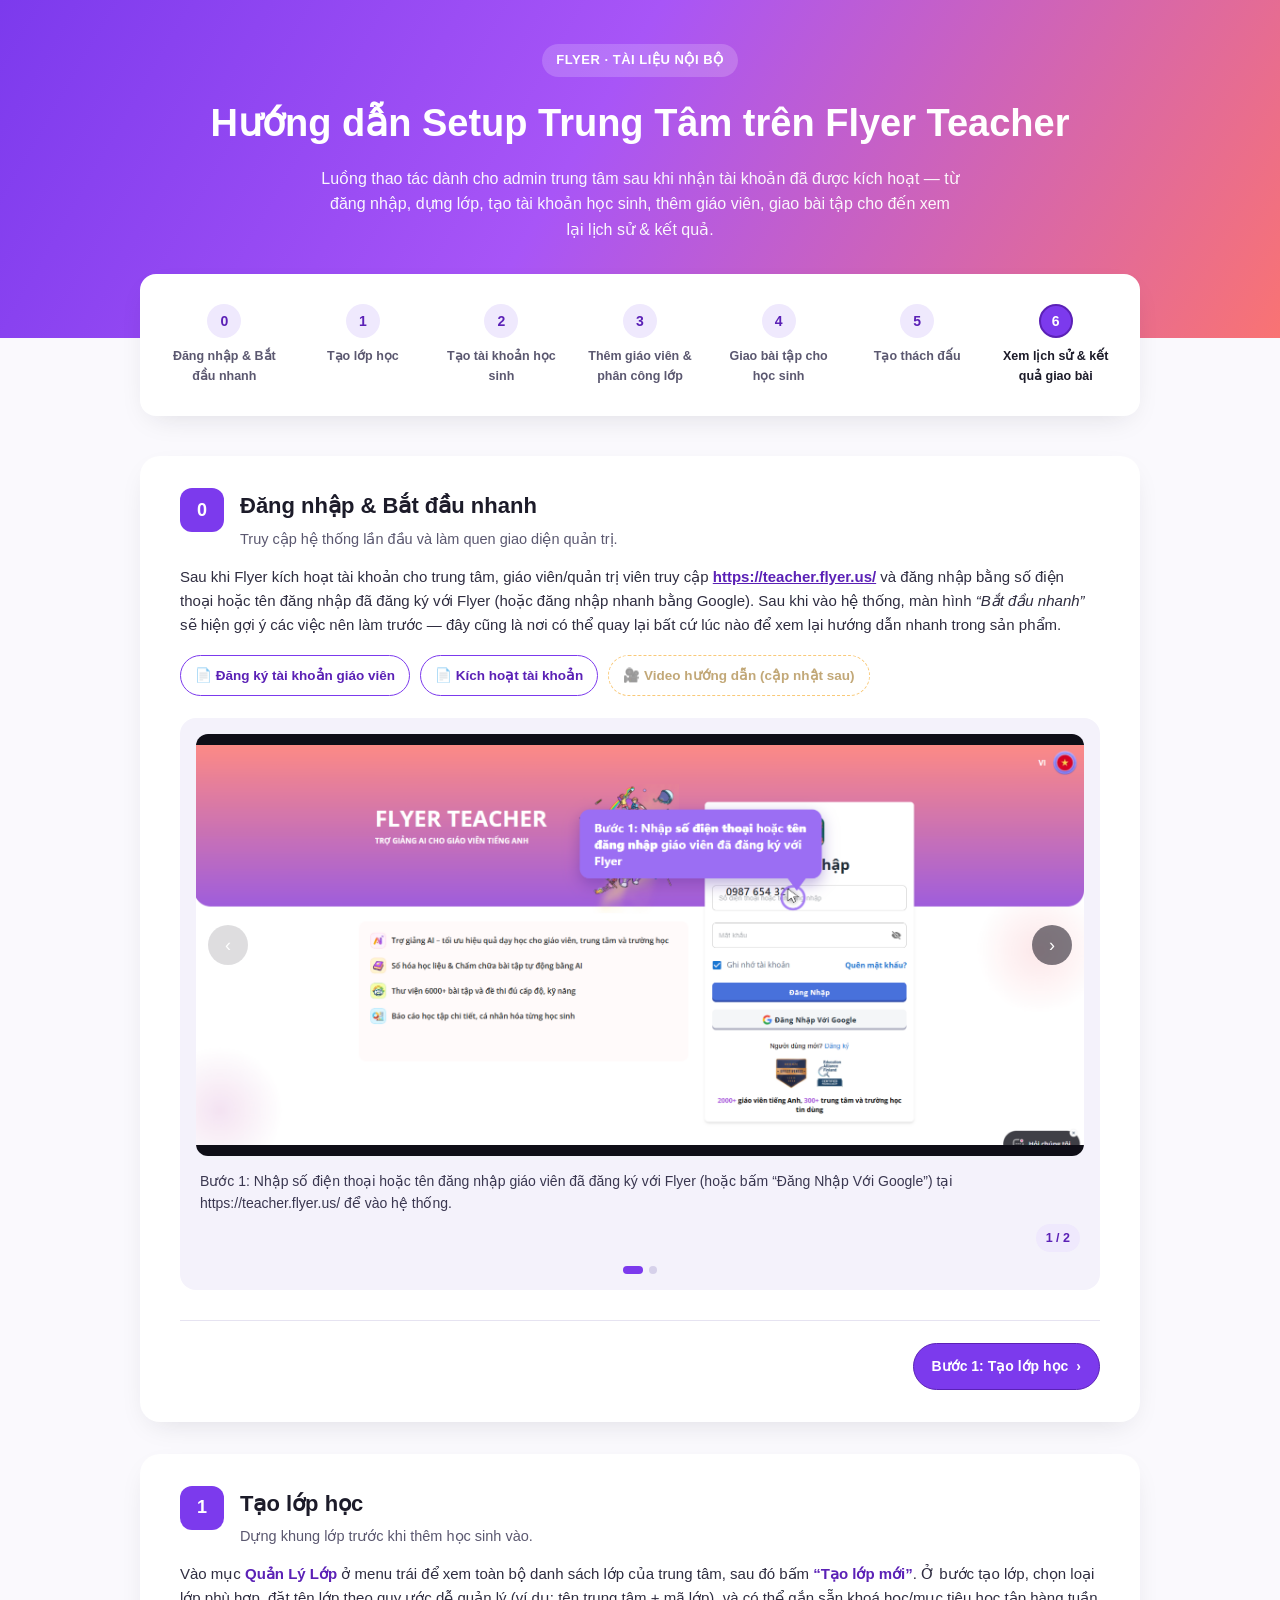
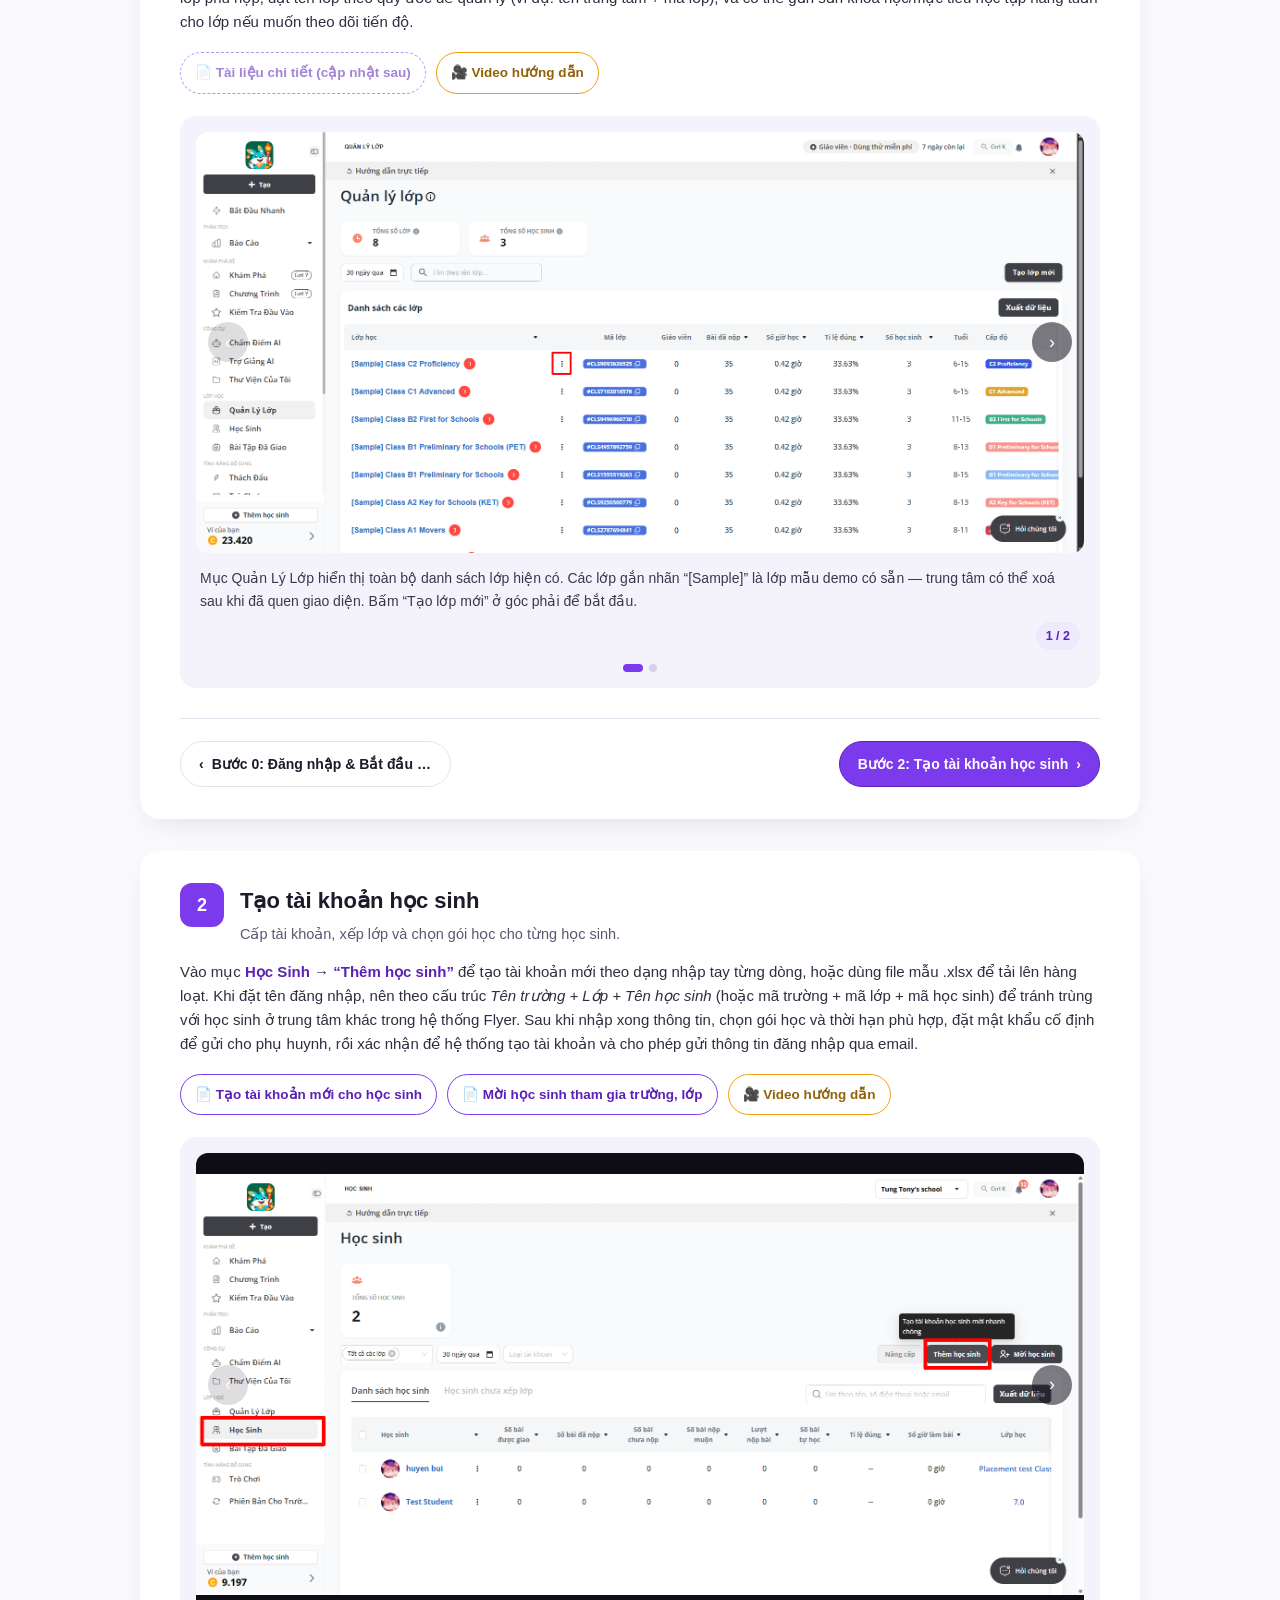
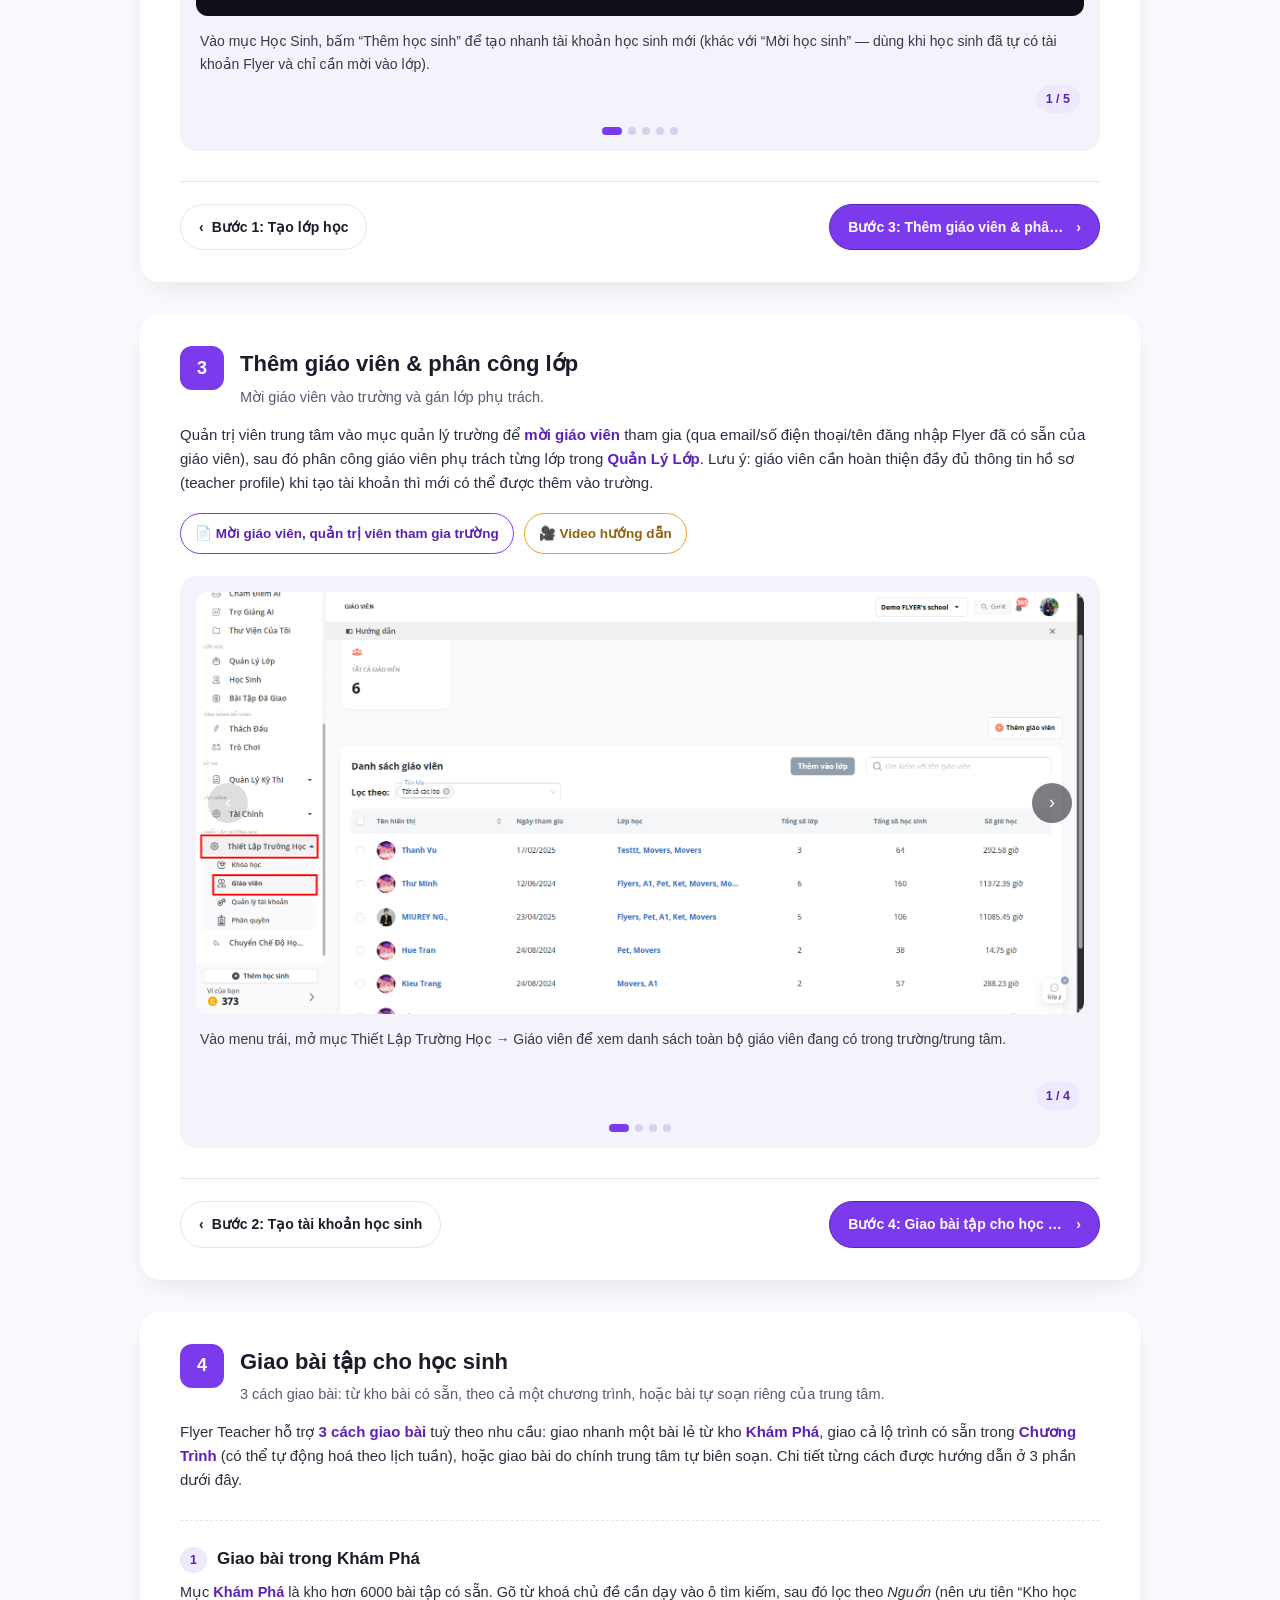
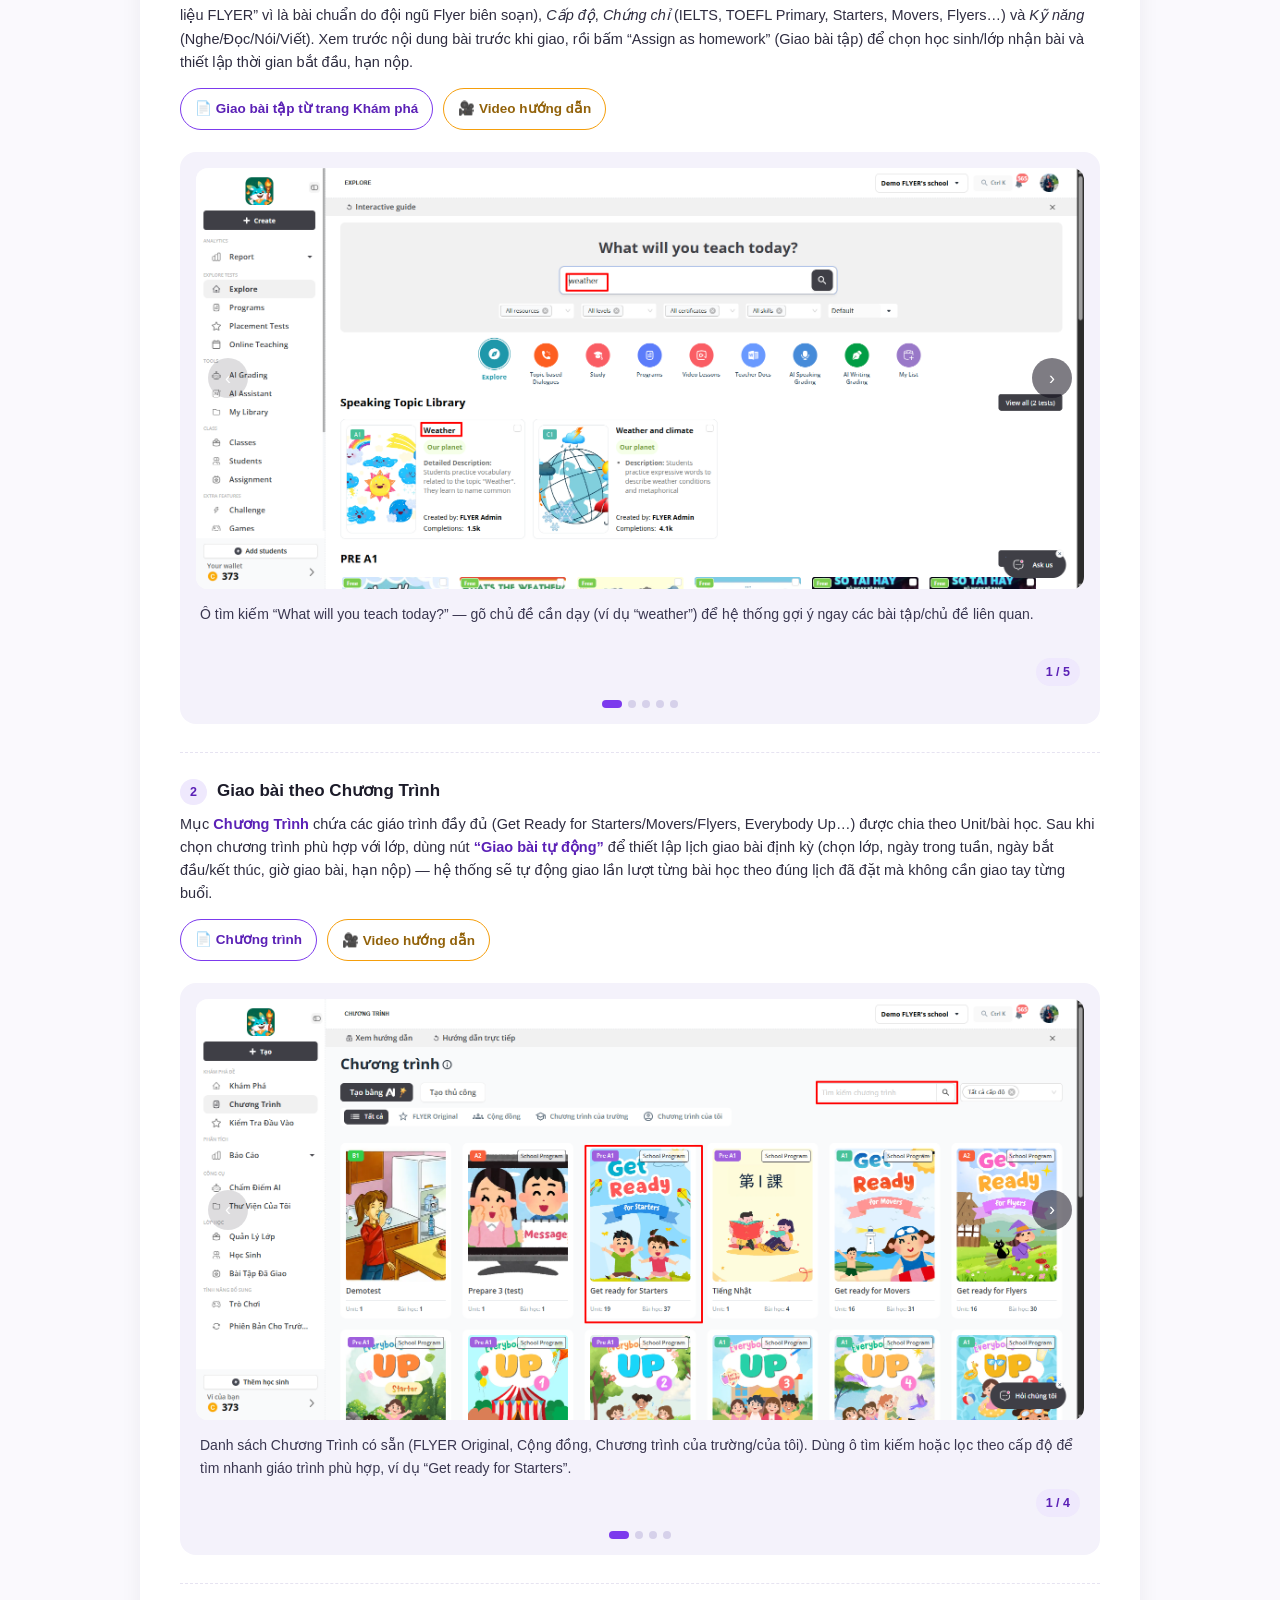
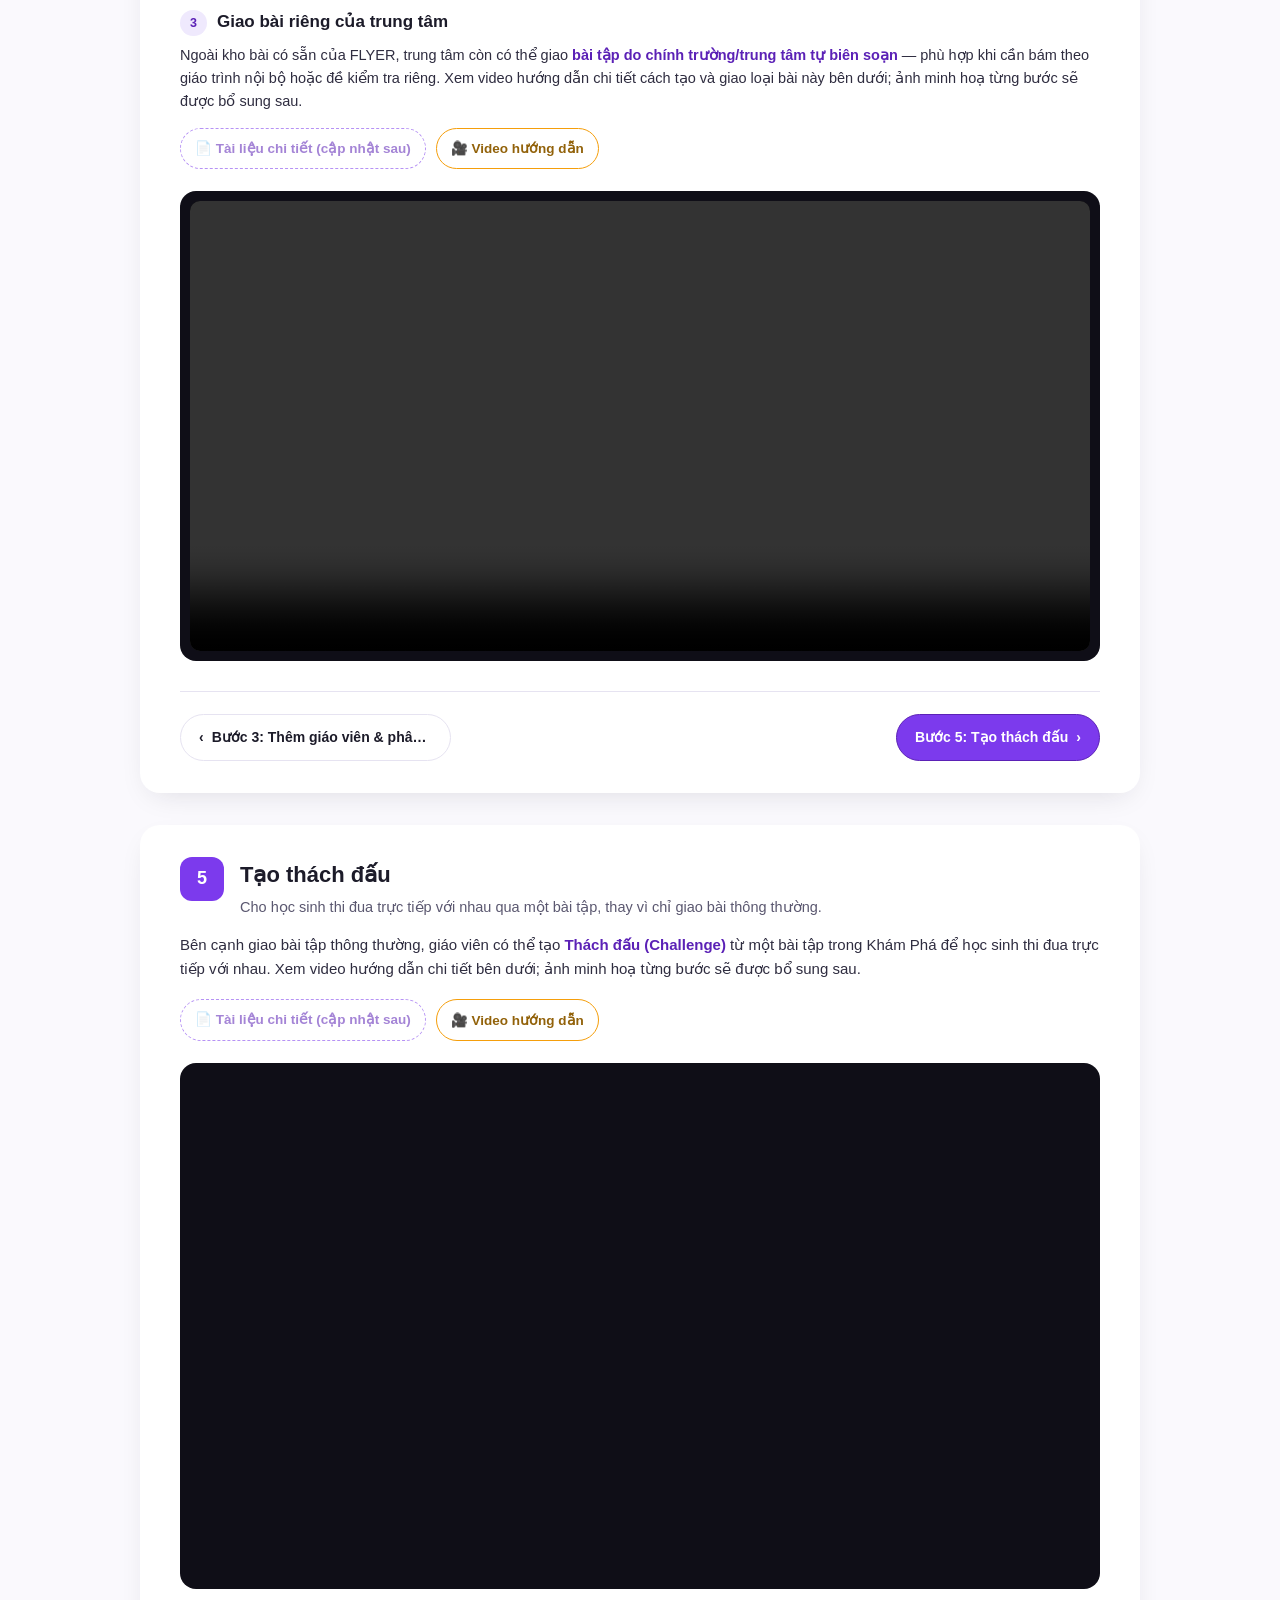
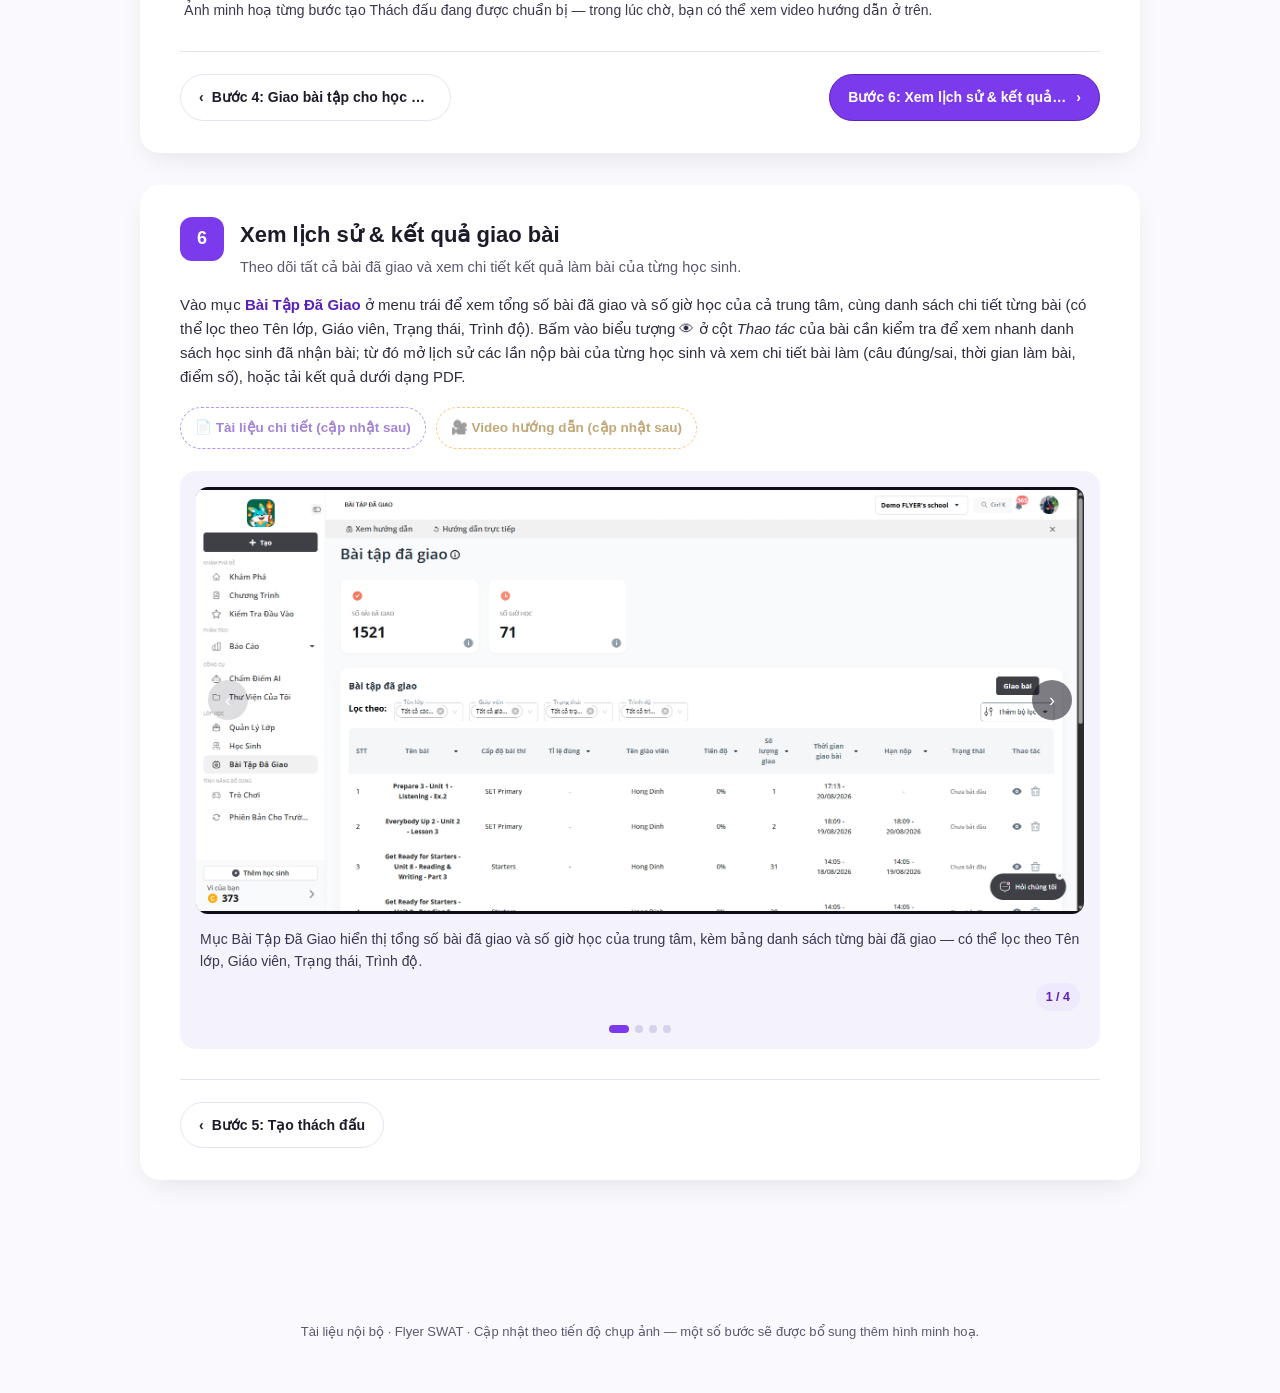
==== index.html @ 03034044 "huyenbt: update video" ====
<!DOCTYPE html>
<html lang="vi">
<head>
<meta charset="UTF-8">
<meta name="viewport" content="width=device-width, initial-scale=1.0">
<title>Hướng dẫn Setup Trung Tâm trên Flyer Teacher</title>
<link rel="stylesheet" href="css/style.css">
</head>
<body>

<header class="hero">
  <span class="hero__eyebrow">FLYER · TÀI LIỆU NỘI BỘ</span>
  <h1 class="hero__title">Hướng dẫn Setup Trung Tâm trên Flyer Teacher</h1>
  <p class="hero__text">Luồng thao tác dành cho admin trung tâm sau khi nhận tài khoản đã được kích hoạt — từ đăng nhập,
     dựng lớp, tạo tài khoản học sinh, thêm giáo viên, giao bài tập cho đến xem lại lịch sử &amp; kết quả.</p>
</header>

<div class="stepper">
  <nav class="stepper__nav" aria-label="Các bước hướng dẫn">
    <a class="stepper__item is-active" href="#dang-nhap-bat-dau-nhanh"><span class="stepper__dot">0</span><span class="stepper__label">Đăng nhập &amp; Bắt đầu nhanh</span></a>
    <a class="stepper__item" href="#tao-lop-hoc"><span class="stepper__dot">1</span><span class="stepper__label">Tạo lớp học</span></a>
    <a class="stepper__item" href="#tao-tai-khoan-hoc-sinh"><span class="stepper__dot">2</span><span class="stepper__label">Tạo tài khoản học sinh</span></a>
    <a class="stepper__item" href="#them-giao-vien-phan-cong-lop"><span class="stepper__dot">3</span><span class="stepper__label">Thêm giáo viên &amp; phân công lớp</span></a>
    <a class="stepper__item" href="#giao-bai-tap-cho-hoc-sinh"><span class="stepper__dot">4</span><span class="stepper__label">Giao bài tập cho học sinh</span></a>
    <a class="stepper__item" href="#tao-thach-dau"><span class="stepper__dot">5</span><span class="stepper__label">Tạo thách đấu</span></a>
    <a class="stepper__item" href="#xem-lich-su-ket-qua-giao-bai"><span class="stepper__dot">6</span><span class="stepper__label">Xem lịch sử &amp; kết quả giao bài</span></a>
  </nav>
</div>

<main>

  <section class="step" id="dang-nhap-bat-dau-nhanh">
    <div class="step__head">
      <div class="step__badge">0</div>
      <div>
        <h2 class="step__title">Đăng nhập &amp; Bắt đầu nhanh</h2>
        <p class="step__summary">Truy cập hệ thống lần đầu và làm quen giao diện quản trị.</p>
      </div>
    </div>
    <p class="step__desc">Sau khi Flyer kích hoạt tài khoản cho trung tâm, giáo viên/quản trị viên truy cập <a href="https://teacher.flyer.us/" target="_blank" rel="noopener"><strong>https://teacher.flyer.us/</strong></a> và đăng nhập bằng số điện thoại hoặc tên đăng nhập đã đăng ký với Flyer (hoặc đăng nhập nhanh bằng Google). Sau khi vào hệ thống, màn hình <em>“Bắt đầu nhanh”</em> sẽ hiện gợi ý các việc nên làm trước — đây cũng là nơi có thể quay lại bất cứ lúc nào để xem lại hướng dẫn nhanh trong sản phẩm.</p>

    <div class="step__toolbar">
      <a class="chip chip--doc" href="https://help.flyer.vn/danh-cho-giao-vien/dang-ky-dang-nhap-tai-khoan/dang-ky-tai-khoan-giao-vien" target="_blank" rel="noopener">📄 Đăng ký tài khoản giáo viên</a>
      <a class="chip chip--doc" href="https://help.flyer.vn/flyer/kich-hoat-tai-khoan" target="_blank" rel="noopener">📄 Kích hoạt tài khoản</a>
      <span class="chip chip--video chip--disabled">🎥 Video hướng dẫn (cập nhật sau)</span>
    </div>

    <div class="carousel" data-carousel>
      <div class="carousel__frame">
        <button class="carousel__nav carousel__nav--prev" type="button" aria-label="Ảnh trước"></button>
        <div class="carousel__slides">
          <figure class="carousel__slide is-active">
            <img class="carousel__img" src="img/11_login.png" alt="Bước 1: Nhập số điện thoại hoặc tên đăng nhập giáo viên đã đăng ký với Flyer (hoặc bấm “Đăng Nhập Với Google”) tại https://teacher.flyer.us/ để vào hệ thống.">
          </figure>
          <figure class="carousel__slide">
            <img class="carousel__img" src="img/0.dashbroad.png" alt="Màn hình chào mừng ngay sau khi đăng nhập thành công. Thanh “0% Hoàn thành” ở dưới gợi ý 2 việc nên thử trước: khám phá kho 6000+ bài tập và khám phá chương trình giảng dạy.">
          </figure>
        </div>
        <span class="carousel__zoom-hint">🔍 Bấm để xem ảnh lớn</span>
        <button class="carousel__nav carousel__nav--next" type="button" aria-label="Ảnh sau"></button>
      </div>
      <div class="carousel__captions">
        <p class="carousel__caption is-active">Bước 1: Nhập số điện thoại hoặc tên đăng nhập giáo viên đã đăng ký với Flyer (hoặc bấm “Đăng Nhập Với Google”) tại https://teacher.flyer.us/ để vào hệ thống.</p>
        <p class="carousel__caption">Màn hình chào mừng ngay sau khi đăng nhập thành công. Thanh “0% Hoàn thành” ở dưới gợi ý 2 việc nên thử trước: khám phá kho 6000+ bài tập và khám phá chương trình giảng dạy.</p>
      </div>
      <div class="carousel__footer">
        <span class="carousel__counter">1 / 2</span>
      </div>
      <div class="carousel__dots">
        <button class="carousel__dot is-active" type="button" aria-label="Ảnh 1"></button>
        <button class="carousel__dot" type="button" aria-label="Ảnh 2"></button>
      </div>
    </div>

    <nav class="step__nav">
      <a class="step__nav-link step__nav-link--next" href="#tao-lop-hoc"><span class="step__nav-label">Bước 1: Tạo lớp học</span> ›</a>
    </nav>
  </section>

  <section class="step" id="tao-lop-hoc">
    <div class="step__head">
      <div class="step__badge">1</div>
      <div>
        <h2 class="step__title">Tạo lớp học</h2>
        <p class="step__summary">Dựng khung lớp trước khi thêm học sinh vào.</p>
      </div>
    </div>
    <p class="step__desc">Vào mục <strong>Quản Lý Lớp</strong> ở menu trái để xem toàn bộ danh sách lớp của trung tâm, sau đó bấm <strong>“Tạo lớp mới”</strong>. Ở bước tạo lớp, chọn loại lớp phù hợp, đặt tên lớp theo quy ước dễ quản lý (ví dụ: tên trung tâm + mã lớp), và có thể gắn sẵn khoá học/mục tiêu học tập hàng tuần cho lớp nếu muốn theo dõi tiến độ.</p>

    <div class="step__toolbar">
      <span class="chip chip--doc chip--disabled">📄 Tài liệu chi tiết (cập nhật sau)</span>
      <a class="chip chip--video" href="https://drive.google.com/file/d/1lJAsUbvV_TGRHpT4r5ZoUw60sWotODAT/view?usp=drive_link" target="_blank" rel="noopener">🎥 Video hướng dẫn</a>
    </div>

    <div class="carousel" data-carousel>
      <div class="carousel__frame">
        <button class="carousel__nav carousel__nav--prev" type="button" aria-label="Ảnh trước"></button>
        <div class="carousel__slides">
          <figure class="carousel__slide is-active">
            <img class="carousel__img" src="img/2.0themlop_xoademo.png" alt="Mục Quản Lý Lớp hiển thị toàn bộ danh sách lớp hiện có. Các lớp gắn nhãn “[Sample]” là lớp mẫu demo có sẵn — trung tâm có thể xoá sau khi đã quen giao diện. Bấm “Tạo lớp mới” ở góc phải để bắt đầu.">
          </figure>
          <figure class="carousel__slide">
            <img class="carousel__img" src="img/2.3themlop.png" alt="Bước 2 khi tạo lớp: chọn Loại lớp, đặt Tên lớp, chọn Khoá học (tuỳ chọn) và thiết lập Mục tiêu thời gian học hàng tuần nếu muốn bật thông báo mục tiêu cho học sinh. Bấm “Xác nhận” để hoàn tất.">
          </figure>
        </div>
        <span class="carousel__zoom-hint">🔍 Bấm để xem ảnh lớn</span>
        <button class="carousel__nav carousel__nav--next" type="button" aria-label="Ảnh sau"></button>
      </div>
      <div class="carousel__captions">
        <p class="carousel__caption is-active">Mục Quản Lý Lớp hiển thị toàn bộ danh sách lớp hiện có. Các lớp gắn nhãn “[Sample]” là lớp mẫu demo có sẵn — trung tâm có thể xoá sau khi đã quen giao diện. Bấm “Tạo lớp mới” ở góc phải để bắt đầu.</p>
        <p class="carousel__caption">Bước 2 khi tạo lớp: chọn Loại lớp, đặt Tên lớp, chọn Khoá học (tuỳ chọn) và thiết lập Mục tiêu thời gian học hàng tuần nếu muốn bật thông báo mục tiêu cho học sinh. Bấm “Xác nhận” để hoàn tất.</p>
      </div>
      <div class="carousel__footer">
        <span class="carousel__counter">1 / 2</span>
      </div>
      <div class="carousel__dots">
        <button class="carousel__dot is-active" type="button" aria-label="Ảnh 1"></button>
        <button class="carousel__dot" type="button" aria-label="Ảnh 2"></button>
      </div>
    </div>

    <nav class="step__nav">
      <a class="step__nav-link step__nav-link--prev" href="#dang-nhap-bat-dau-nhanh">‹ <span class="step__nav-label">Bước 0: Đăng nhập &amp; Bắt đầu nhanh</span></a>
      <a class="step__nav-link step__nav-link--next" href="#tao-tai-khoan-hoc-sinh"><span class="step__nav-label">Bước 2: Tạo tài khoản học sinh</span> ›</a>
    </nav>
  </section>

  <section class="step" id="tao-tai-khoan-hoc-sinh">
    <div class="step__head">
      <div class="step__badge">2</div>
      <div>
        <h2 class="step__title">Tạo tài khoản học sinh</h2>
        <p class="step__summary">Cấp tài khoản, xếp lớp và chọn gói học cho từng học sinh.</p>
      </div>
    </div>
    <p class="step__desc">Vào mục <strong>Học Sinh</strong> → <strong>“Thêm học sinh”</strong> để tạo tài khoản mới theo dạng nhập tay từng dòng, hoặc dùng file mẫu .xlsx để tải lên hàng loạt. Khi đặt tên đăng nhập, nên theo cấu trúc <em>Tên trường + Lớp + Tên học sinh</em> (hoặc mã trường + mã lớp + mã học sinh) để tránh trùng với học sinh ở trung tâm khác trong hệ thống Flyer. Sau khi nhập xong thông tin, chọn gói học và thời hạn phù hợp, đặt mật khẩu cố định để gửi cho phụ huynh, rồi xác nhận để hệ thống tạo tài khoản và cho phép gửi thông tin đăng nhập qua email.</p>

    <div class="step__toolbar">
      <a class="chip chip--doc" href="https://help.flyer.vn/danh-cho-giao-vien/quan-ly-tai-khoan-hoc-sinh/tao-tai-khoan-moi-cho-hoc-sinh" target="_blank" rel="noopener">📄 Tạo tài khoản mới cho học sinh</a>
      <a class="chip chip--doc" href="https://help.flyer.vn/danh-cho-giao-vien/quan-ly-tai-khoan-hoc-sinh/moi-hoc-sinh-tham-gia-truong-lop" target="_blank" rel="noopener">📄 Mời học sinh tham gia trường, lớp</a>
      <a class="chip chip--video" href="https://drive.google.com/file/d/1QLKhgEHPH4wJ7RB4EpSZ7JVuoHIVliAx/view?usp=drive_link" target="_blank" rel="noopener">🎥 Video hướng dẫn</a>
    </div>

    <div class="carousel" data-carousel>
      <div class="carousel__frame">
        <button class="carousel__nav carousel__nav--prev" type="button" aria-label="Ảnh trước"></button>
        <div class="carousel__slides">
          <figure class="carousel__slide is-active">
            <img class="carousel__img" src="img/3.1themhs.png" alt="Vào mục Học Sinh, bấm “Thêm học sinh” để tạo nhanh tài khoản học sinh mới (khác với “Mời học sinh” — dùng khi học sinh đã tự có tài khoản Flyer và chỉ cần mời vào lớp).">
          </figure>
          <figure class="carousel__slide">
            <img class="carousel__img" src="img/3.2themhs.png" alt="Bước 1: nhập Họ, Tên, chọn Lớp và đặt Tên đăng nhập cho học sinh. Lưu ý cấu trúc đặt tên đăng nhập được gợi ý ngay trên form để tránh trùng lặp trong hệ thống.">
          </figure>
          <figure class="carousel__slide">
            <img class="carousel__img" src="img/3.4themhs.png" alt="Bước 3.3: chọn Gói hiện tại (ví dụ Cambridge (All levels) & TOEFL) và Thời hạn sử dụng (khuyến nghị 1 năm). Hệ thống sẽ tự tính số Xu cần trừ từ Ví của trung tâm.">
          </figure>
          <figure class="carousel__slide">
            <img class="carousel__img" src="img/3.5themhs.png" alt="Bước 3.5: đặt Mật khẩu cố định cho (các) tài khoản vừa tạo — mật khẩu này sẽ được gửi kèm cho phụ huynh/học sinh nên nên đặt đơn giản, dễ đọc.">
          </figure>
          <figure class="carousel__slide">
            <img class="carousel__img" src="img/3.6themhs.png" alt="Sau khi xác nhận, hệ thống hiển thị bảng danh sách tài khoản đã tạo (mã lớp, tên đăng nhập, mật khẩu, email). Bấm “Gửi mail” để gửi thẳng thông tin đăng nhập cho phụ huynh/học sinh, hoặc “Xuất hoá đơn” nếu trung tâm cần lưu chứng từ.">
          </figure>
        </div>
        <span class="carousel__zoom-hint">🔍 Bấm để xem ảnh lớn</span>
        <button class="carousel__nav carousel__nav--next" type="button" aria-label="Ảnh sau"></button>
      </div>
      <div class="carousel__captions">
        <p class="carousel__caption is-active">Vào mục Học Sinh, bấm “Thêm học sinh” để tạo nhanh tài khoản học sinh mới (khác với “Mời học sinh” — dùng khi học sinh đã tự có tài khoản Flyer và chỉ cần mời vào lớp).</p>
        <p class="carousel__caption">Bước 1: nhập Họ, Tên, chọn Lớp và đặt Tên đăng nhập cho học sinh. Lưu ý cấu trúc đặt tên đăng nhập được gợi ý ngay trên form để tránh trùng lặp trong hệ thống.</p>
        <p class="carousel__caption">Bước 3.3: chọn Gói hiện tại (ví dụ Cambridge (All levels) & TOEFL) và Thời hạn sử dụng (khuyến nghị 1 năm). Hệ thống sẽ tự tính số Xu cần trừ từ Ví của trung tâm.</p>
        <p class="carousel__caption">Bước 3.5: đặt Mật khẩu cố định cho (các) tài khoản vừa tạo — mật khẩu này sẽ được gửi kèm cho phụ huynh/học sinh nên nên đặt đơn giản, dễ đọc.</p>
        <p class="carousel__caption">Sau khi xác nhận, hệ thống hiển thị bảng danh sách tài khoản đã tạo (mã lớp, tên đăng nhập, mật khẩu, email). Bấm “Gửi mail” để gửi thẳng thông tin đăng nhập cho phụ huynh/học sinh, hoặc “Xuất hoá đơn” nếu trung tâm cần lưu chứng từ.</p>
      </div>
      <div class="carousel__footer">
        <span class="carousel__counter">1 / 5</span>
      </div>
      <div class="carousel__dots">
        <button class="carousel__dot is-active" type="button" aria-label="Ảnh 1"></button>
        <button class="carousel__dot" type="button" aria-label="Ảnh 2"></button>
        <button class="carousel__dot" type="button" aria-label="Ảnh 3"></button>
        <button class="carousel__dot" type="button" aria-label="Ảnh 4"></button>
        <button class="carousel__dot" type="button" aria-label="Ảnh 5"></button>
      </div>
    </div>

    <nav class="step__nav">
      <a class="step__nav-link step__nav-link--prev" href="#tao-lop-hoc">‹ <span class="step__nav-label">Bước 1: Tạo lớp học</span></a>
      <a class="step__nav-link step__nav-link--next" href="#them-giao-vien-phan-cong-lop"><span class="step__nav-label">Bước 3: Thêm giáo viên &amp; phân công lớp</span> ›</a>
    </nav>
  </section>

  <section class="step" id="them-giao-vien-phan-cong-lop">
    <div class="step__head">
      <div class="step__badge">3</div>
      <div>
        <h2 class="step__title">Thêm giáo viên &amp; phân công lớp</h2>
        <p class="step__summary">Mời giáo viên vào trường và gán lớp phụ trách.</p>
      </div>
    </div>
    <p class="step__desc">Quản trị viên trung tâm vào mục quản lý trường để <strong>mời giáo viên</strong> tham gia (qua email/số điện thoại/tên đăng nhập Flyer đã có sẵn của giáo viên), sau đó phân công giáo viên phụ trách từng lớp trong <strong>Quản Lý Lớp</strong>. Lưu ý: giáo viên cần hoàn thiện đầy đủ thông tin hồ sơ (teacher profile) khi tạo tài khoản thì mới có thể được thêm vào trường.</p>

    <div class="step__toolbar">
      <a class="chip chip--doc" href="https://help.flyer.vn/danh-cho-nha-quan-ly/quan-ly-giao-vien-trong-truong/moi-giao-vien-quan-tri-vien-tham-gia-truong" target="_blank" rel="noopener">📄 Mời giáo viên, quản trị viên tham gia trường</a>
      <a class="chip chip--video" href="https://drive.google.com/file/d/18hokcoZqp46TTl-5YMCUda45WLryIyG_/view?usp=sharing" target="_blank" rel="noopener">🎥 Video hướng dẫn</a>
    </div>

    <div class="carousel" data-carousel>
      <div class="carousel__frame">
        <button class="carousel__nav carousel__nav--prev" type="button" aria-label="Ảnh trước"></button>
        <div class="carousel__slides">
          <figure class="carousel__slide is-active">
            <img class="carousel__img" src="img/7.0giaovien.png" alt="Vào menu trái, mở mục Thiết Lập Trường Học → Giáo viên để xem danh sách toàn bộ giáo viên đang có trong trường/trung tâm.">
          </figure>
          <figure class="carousel__slide">
            <img class="carousel__img" src="img/7.11giaovien.png" alt="Bấm nút “Thêm giáo viên” ở góc phải để mời thêm giáo viên mới tham gia trường.">
          </figure>
          <figure class="carousel__slide">
            <img class="carousel__img" src="img/3.1giaovien.png" alt="Ở popup “Mời thêm người”, chọn cách mời (qua thư điện tử / số điện thoại / tên tài khoản), nhập thông tin (nhiều người thì ngăn cách bằng dấu phẩy) rồi bấm “Gửi lời mời”. Giáo viên cần hoàn thiện hồ sơ (teacher profile) thì mới có thể được thêm vào trường.">
          </figure>
          <figure class="carousel__slide">
            <img class="carousel__img" src="img/7.3giaovien.png" alt="Để phân công lớp cho giáo viên: (1) tick chọn giáo viên trong danh sách, (2) bấm “Thêm vào lớp”, (3) chọn lớp cần giao ở ô “Chọn lớp”, (4) bấm “Phân công lớp” để hoàn tất.">
          </figure>
        </div>
        <span class="carousel__zoom-hint">🔍 Bấm để xem ảnh lớn</span>
        <button class="carousel__nav carousel__nav--next" type="button" aria-label="Ảnh sau"></button>
      </div>
      <div class="carousel__captions">
        <p class="carousel__caption is-active">Vào menu trái, mở mục Thiết Lập Trường Học → Giáo viên để xem danh sách toàn bộ giáo viên đang có trong trường/trung tâm.</p>
        <p class="carousel__caption">Bấm nút “Thêm giáo viên” ở góc phải để mời thêm giáo viên mới tham gia trường.</p>
        <p class="carousel__caption">Ở popup “Mời thêm người”, chọn cách mời (qua thư điện tử / số điện thoại / tên tài khoản), nhập thông tin (nhiều người thì ngăn cách bằng dấu phẩy) rồi bấm “Gửi lời mời”. Giáo viên cần hoàn thiện hồ sơ (teacher profile) thì mới có thể được thêm vào trường.</p>
        <p class="carousel__caption">Để phân công lớp cho giáo viên: (1) tick chọn giáo viên trong danh sách, (2) bấm “Thêm vào lớp”, (3) chọn lớp cần giao ở ô “Chọn lớp”, (4) bấm “Phân công lớp” để hoàn tất.</p>
      </div>
      <div class="carousel__footer">
        <span class="carousel__counter">1 / 4</span>
      </div>
      <div class="carousel__dots">
        <button class="carousel__dot is-active" type="button" aria-label="Ảnh 1"></button>
        <button class="carousel__dot" type="button" aria-label="Ảnh 2"></button>
        <button class="carousel__dot" type="button" aria-label="Ảnh 3"></button>
        <button class="carousel__dot" type="button" aria-label="Ảnh 4"></button>
      </div>
    </div>

    <nav class="step__nav">
      <a class="step__nav-link step__nav-link--prev" href="#tao-tai-khoan-hoc-sinh">‹ <span class="step__nav-label">Bước 2: Tạo tài khoản học sinh</span></a>
      <a class="step__nav-link step__nav-link--next" href="#giao-bai-tap-cho-hoc-sinh"><span class="step__nav-label">Bước 4: Giao bài tập cho học sinh</span> ›</a>
    </nav>
  </section>

  <section class="step" id="giao-bai-tap-cho-hoc-sinh">
    <div class="step__head">
      <div class="step__badge">4</div>
      <div>
        <h2 class="step__title">Giao bài tập cho học sinh</h2>
        <p class="step__summary">3 cách giao bài: từ kho bài có sẵn, theo cả một chương trình, hoặc bài tự soạn riêng của trung tâm.</p>
      </div>
    </div>
    <p class="step__desc">Flyer Teacher hỗ trợ <strong>3 cách giao bài</strong> tuỳ theo nhu cầu: giao nhanh một bài lẻ từ kho <strong>Khám Phá</strong>, giao cả lộ trình có sẵn trong <strong>Chương Trình</strong> (có thể tự động hoá theo lịch tuần), hoặc giao bài do chính trung tâm tự biên soạn. Chi tiết từng cách được hướng dẫn ở 3 phần dưới đây.</p>

    <div class="part" id="giao-bai-tu-kham-pha">
      <div class="part__head">
        <span class="part__num">1</span>
        <h3 class="part__title">Giao bài trong Khám Phá</h3>
      </div>
      <p class="part__desc">Mục <strong>Khám Phá</strong> là kho hơn 6000 bài tập có sẵn. Gõ từ khoá chủ đề cần dạy vào ô tìm kiếm, sau đó lọc theo <em>Nguồn</em> (nên ưu tiên “Kho học liệu FLYER” vì là bài chuẩn do đội ngũ Flyer biên soạn), <em>Cấp độ</em>, <em>Chứng chỉ</em> (IELTS, TOEFL Primary, Starters, Movers, Flyers…) và <em>Kỹ năng</em> (Nghe/Đọc/Nói/Viết). Xem trước nội dung bài trước khi giao, rồi bấm “Assign as homework” (Giao bài tập) để chọn học sinh/lớp nhận bài và thiết lập thời gian bắt đầu, hạn nộp.</p>

      <div class="step__toolbar">
        <a class="chip chip--doc" href="https://help.flyer.vn/danh-cho-giao-vien/giao-bai-tap-bai-kiem-tra/giao-bai-tap-tu-trang-kham-pha" target="_blank" rel="noopener">📄 Giao bài tập từ trang Khám phá</a>
        <a class="chip chip--video" href="https://drive.google.com/file/d/1hqZ7Fs3ciU-6DvlNTrj0KLu1stRKoT6s/view?usp=sharing" target="_blank" rel="noopener">🎥 Video hướng dẫn</a>
      </div>

      <div class="carousel" data-carousel>
        <div class="carousel__frame">
          <button class="carousel__nav carousel__nav--prev" type="button" aria-label="Ảnh trước"></button>
          <div class="carousel__slides">
            <figure class="carousel__slide is-active">
              <img class="carousel__img" src="img/4.0giaobai_khampha.png" alt="Ô tìm kiếm “What will you teach today?” — gõ chủ đề cần dạy (ví dụ “weather”) để hệ thống gợi ý ngay các bài tập/chủ đề liên quan.">
            </figure>
            <figure class="carousel__slide">
              <img class="carousel__img" src="img/4.1giaobai_khampha.png" alt="Dùng bộ lọc để thu hẹp kết quả: Nguồn (Kho học liệu FLYER / Cộng đồng / Riêng tư), Cấp độ (Pre A1 → B2), Chứng chỉ (IELTS, TOEFL Primary, Starters, Movers, Flyers) và Kỹ năng (Nghe, Đọc, Nói, Viết).">
            </figure>
            <figure class="carousel__slide">
              <img class="carousel__img" src="img/4.11giaobai_khampha.png" alt="Bấm vào một bài tập để xem nhanh nội dung ngay trong popup preview, kèm các nút thao tác: Create challenge (tạo thách đấu), Preview (xem trước), Assign as homework (giao bài), Open (mở chi tiết).">
            </figure>
            <figure class="carousel__slide">
              <img class="carousel__img" src="img/4.12giaobai_khampha.png" alt="Trang chi tiết bài tập hiển thị đầy đủ câu hỏi, số điểm, thời lượng làm bài — vẫn có thể “Assign as homework” hoặc “Create a new challenge” ngay tại đây.">
            </figure>
            <figure class="carousel__slide">
              <img class="carousel__img" src="img/4.3giaobai_khampha.png" alt="Khi giao bài: Bước 1 xác nhận bài đã chọn, Bước 2 chọn học sinh/lớp nhận bài, sau đó thiết lập Thời gian bắt đầu, Hạn nộp, tuỳ chọn ẩn đáp án hoặc bật chế độ mô phỏng kiểm tra, rồi bấm “Giao bài”.">
            </figure>
          </div>
          <span class="carousel__zoom-hint">🔍 Bấm để xem ảnh lớn</span>
          <button class="carousel__nav carousel__nav--next" type="button" aria-label="Ảnh sau"></button>
        </div>
        <div class="carousel__captions">
          <p class="carousel__caption is-active">Ô tìm kiếm “What will you teach today?” — gõ chủ đề cần dạy (ví dụ “weather”) để hệ thống gợi ý ngay các bài tập/chủ đề liên quan.</p>
          <p class="carousel__caption">Dùng bộ lọc để thu hẹp kết quả: Nguồn (Kho học liệu FLYER / Cộng đồng / Riêng tư), Cấp độ (Pre A1 → B2), Chứng chỉ (IELTS, TOEFL Primary, Starters, Movers, Flyers) và Kỹ năng (Nghe, Đọc, Nói, Viết).</p>
          <p class="carousel__caption">Bấm vào một bài tập để xem nhanh nội dung ngay trong popup preview, kèm các nút thao tác: Create challenge (tạo thách đấu), Preview (xem trước), Assign as homework (giao bài), Open (mở chi tiết).</p>
          <p class="carousel__caption">Trang chi tiết bài tập hiển thị đầy đủ câu hỏi, số điểm, thời lượng làm bài — vẫn có thể “Assign as homework” hoặc “Create a new challenge” ngay tại đây.</p>
          <p class="carousel__caption">Khi giao bài: Bước 1 xác nhận bài đã chọn, Bước 2 chọn học sinh/lớp nhận bài, sau đó thiết lập Thời gian bắt đầu, Hạn nộp, tuỳ chọn ẩn đáp án hoặc bật chế độ mô phỏng kiểm tra, rồi bấm “Giao bài”.</p>
        </div>
        <div class="carousel__footer">
          <span class="carousel__counter">1 / 5</span>
        </div>
        <div class="carousel__dots">
          <button class="carousel__dot is-active" type="button" aria-label="Ảnh 1"></button>
          <button class="carousel__dot" type="button" aria-label="Ảnh 2"></button>
          <button class="carousel__dot" type="button" aria-label="Ảnh 3"></button>
          <button class="carousel__dot" type="button" aria-label="Ảnh 4"></button>
          <button class="carousel__dot" type="button" aria-label="Ảnh 5"></button>
        </div>
      </div>
    </div>

    <div class="part" id="giao-bai-theo-chuong-trinh">
      <div class="part__head">
        <span class="part__num">2</span>
        <h3 class="part__title">Giao bài theo Chương Trình</h3>
      </div>
      <p class="part__desc">Mục <strong>Chương Trình</strong> chứa các giáo trình đầy đủ (Get Ready for Starters/Movers/Flyers, Everybody Up…) được chia theo Unit/bài học. Sau khi chọn chương trình phù hợp với lớp, dùng nút <strong>“Giao bài tự động”</strong> để thiết lập lịch giao bài định kỳ (chọn lớp, ngày trong tuần, ngày bắt đầu/kết thúc, giờ giao bài, hạn nộp) — hệ thống sẽ tự động giao lần lượt từng bài học theo đúng lịch đã đặt mà không cần giao tay từng buổi.</p>

      <div class="step__toolbar">
        <a class="chip chip--doc" href="https://help.flyer.vn/danh-cho-giao-vien/chuong-trinh" target="_blank" rel="noopener">📄 Chương trình</a>
        <button type="button" class="chip chip--video" data-video-src="video/Giao%20b%C3%A0i%20t%E1%BA%ADp%20t%E1%BB%AB%20Ch%C6%B0%C6%A1ng%20tr%C3%ACnh_FLYER%20Tr%E1%BB%A3%20gi%E1%BA%A3ng%20AI.mp4">🎥 Video hướng dẫn</button>
      </div>

      <div class="carousel" data-carousel>
        <div class="carousel__frame">
          <button class="carousel__nav carousel__nav--prev" type="button" aria-label="Ảnh trước"></button>
          <div class="carousel__slides">
            <figure class="carousel__slide is-active">
              <img class="carousel__img" src="img/5.1giaobai_chuongtrinh.png" alt="Danh sách Chương Trình có sẵn (FLYER Original, Cộng đồng, Chương trình của trường/của tôi). Dùng ô tìm kiếm hoặc lọc theo cấp độ để tìm nhanh giáo trình phù hợp, ví dụ “Get ready for Starters”.">
            </figure>
            <figure class="carousel__slide">
              <img class="carousel__img" src="img/5.2giaobai_chuongtrinh.png" alt="Trang chi tiết chương trình liệt kê toàn bộ Unit/bài học. Bấm “Giao bài tự động” để thiết lập lịch giao bài định kỳ cho cả lớp thay vì giao thủ công từng bài.">
            </figure>
            <figure class="carousel__slide">
              <img class="carousel__img" src="img/5.3giaobai_chuongtrinh.png" alt="Ở màn hình thiết lập lịch giao bài: chọn Lớp nhận bài, chọn bài học bắt đầu giao, chọn (các) ngày trong tuần lặp lại, Ngày bắt đầu, Giờ giao bài và Hạn nộp. Hệ thống hiển thị trước toàn bộ lịch giao từng bài để kiểm tra lại trước khi bấm “Lưu”.">
            </figure>
            <figure class="carousel__slide">
              <img class="carousel__img" src="img/5.4giaobai_chuongtrinh.png" alt="Sau khi lưu lịch giao bài tự động, vào lớp học tương ứng và mở tab “Điểm chi tiết” để theo dõi độ chính xác và tiến độ hoàn thành của từng học sinh theo thời gian.">
            </figure>
          </div>
          <span class="carousel__zoom-hint">🔍 Bấm để xem ảnh lớn</span>
          <button class="carousel__nav carousel__nav--next" type="button" aria-label="Ảnh sau"></button>
        </div>
        <div class="carousel__captions">
          <p class="carousel__caption is-active">Danh sách Chương Trình có sẵn (FLYER Original, Cộng đồng, Chương trình của trường/của tôi). Dùng ô tìm kiếm hoặc lọc theo cấp độ để tìm nhanh giáo trình phù hợp, ví dụ “Get ready for Starters”.</p>
          <p class="carousel__caption">Trang chi tiết chương trình liệt kê toàn bộ Unit/bài học. Bấm “Giao bài tự động” để thiết lập lịch giao bài định kỳ cho cả lớp thay vì giao thủ công từng bài.</p>
          <p class="carousel__caption">Ở màn hình thiết lập lịch giao bài: chọn Lớp nhận bài, chọn bài học bắt đầu giao, chọn (các) ngày trong tuần lặp lại, Ngày bắt đầu, Giờ giao bài và Hạn nộp. Hệ thống hiển thị trước toàn bộ lịch giao từng bài để kiểm tra lại trước khi bấm “Lưu”.</p>
          <p class="carousel__caption">Sau khi lưu lịch giao bài tự động, vào lớp học tương ứng và mở tab “Điểm chi tiết” để theo dõi độ chính xác và tiến độ hoàn thành của từng học sinh theo thời gian.</p>
        </div>
        <div class="carousel__footer">
          <span class="carousel__counter">1 / 4</span>
        </div>
        <div class="carousel__dots">
          <button class="carousel__dot is-active" type="button" aria-label="Ảnh 1"></button>
          <button class="carousel__dot" type="button" aria-label="Ảnh 2"></button>
          <button class="carousel__dot" type="button" aria-label="Ảnh 3"></button>
          <button class="carousel__dot" type="button" aria-label="Ảnh 4"></button>
        </div>
      </div>
    </div>

    <div class="part" id="giao-bai-rieng-cua-trung-tam">
      <div class="part__head">
        <span class="part__num">3</span>
        <h3 class="part__title">Giao bài riêng của trung tâm</h3>
      </div>
      <p class="part__desc">Ngoài kho bài có sẵn của FLYER, trung tâm còn có thể giao <strong>bài tập do chính trường/trung tâm tự biên soạn</strong> — phù hợp khi cần bám theo giáo trình nội bộ hoặc đề kiểm tra riêng. Xem video hướng dẫn chi tiết cách tạo và giao loại bài này bên dưới; ảnh minh hoạ từng bước sẽ được bổ sung sau.</p>

      <div class="step__toolbar">
        <span class="chip chip--doc chip--disabled">📄 Tài liệu chi tiết (cập nhật sau)</span>
        <button type="button" class="chip chip--video" data-video-src="video/Giao%20b%C3%A0i%20t%E1%BA%ADp%20ri%C3%AAng%20c%E1%BB%A7a%20tr%C6%B0%E1%BB%9Dng%20v%C3%A0%20trung%20t%C3%A2m_FLYER%20Tr%E1%BB%A3%20gi%E1%BA%A3ng%20AI.mp4">🎥 Video hướng dẫn</button>
      </div>

      <div class="video-embed">
        <video class="video-embed__player" controls preload="metadata">
          <source src="video/Giao%20b%C3%A0i%20t%E1%BA%ADp%20ri%C3%AAng%20c%E1%BB%A7a%20tr%C6%B0%E1%BB%9Dng%20v%C3%A0%20trung%20t%C3%A2m_FLYER%20Tr%E1%BB%A3%20gi%E1%BA%A3ng%20AI.mp4" type="video/mp4">
          Trình duyệt của bạn không hỗ trợ phát video này.
        </video>
      </div>
      <!-- <p class="video-embed__caption">Ảnh minh hoạ từng bước cho phần này đang được chuẩn bị — trong lúc chờ, bạn có thể xem video hướng dẫn ở trên.</p> -->
    </div>

    <nav class="step__nav">
      <a class="step__nav-link step__nav-link--prev" href="#them-giao-vien-phan-cong-lop">‹ <span class="step__nav-label">Bước 3: Thêm giáo viên &amp; phân công lớp</span></a>
      <a class="step__nav-link step__nav-link--next" href="#tao-thach-dau"><span class="step__nav-label">Bước 5: Tạo thách đấu</span> ›</a>
    </nav>
  </section>

  <section class="step" id="tao-thach-dau">
    <div class="step__head">
      <div class="step__badge">5</div>
      <div>
        <h2 class="step__title">Tạo thách đấu</h2>
        <p class="step__summary">Cho học sinh thi đua trực tiếp với nhau qua một bài tập, thay vì chỉ giao bài thông thường.</p>
      </div>
    </div>
    <p class="step__desc">Bên cạnh giao bài tập thông thường, giáo viên có thể tạo <strong>Thách đấu (Challenge)</strong> từ một bài tập trong Khám Phá để học sinh thi đua trực tiếp với nhau. Xem video hướng dẫn chi tiết bên dưới; ảnh minh hoạ từng bước sẽ được bổ sung sau.</p>

    <div class="step__toolbar">
      <span class="chip chip--doc chip--disabled">📄 Tài liệu chi tiết (cập nhật sau)</span>
      <button type="button" class="chip chip--video" data-video-src="https://www.youtube.com/watch?v=nybyogbZ0fA">🎥 Video hướng dẫn</button>
    </div>

    <div class="video-embed">
      <div class="video-embed__yt-frame" data-youtube-src="https://www.youtube.com/watch?v=nybyogbZ0fA"></div>
      <div class="video-embed__yt-fallback">
        <img class="video-embed__yt-thumb" alt="">
        <p class="video-embed__yt-text">Video này không phát trực tiếp được trong trang (YouTube chặn nhúng ở nơi này). Bấm nút bên dưới để xem trên YouTube.</p>
        <a class="video-embed__yt-link" href="#" target="_blank" rel="noopener">▶ Xem video trên YouTube</a>
      </div>
    </div>
    <p class="video-embed__caption">Ảnh minh hoạ từng bước tạo Thách đấu đang được chuẩn bị — trong lúc chờ, bạn có thể xem video hướng dẫn ở trên.</p>

    <nav class="step__nav">
      <a class="step__nav-link step__nav-link--prev" href="#giao-bai-tap-cho-hoc-sinh">‹ <span class="step__nav-label">Bước 4: Giao bài tập cho học sinh</span></a>
      <a class="step__nav-link step__nav-link--next" href="#xem-lich-su-ket-qua-giao-bai"><span class="step__nav-label">Bước 6: Xem lịch sử &amp; kết quả giao bài</span> ›</a>
    </nav>
  </section>

  <section class="step" id="xem-lich-su-ket-qua-giao-bai">
    <div class="step__head">
      <div class="step__badge">6</div>
      <div>
        <h2 class="step__title">Xem lịch sử &amp; kết quả giao bài</h2>
        <p class="step__summary">Theo dõi tất cả bài đã giao và xem chi tiết kết quả làm bài của từng học sinh.</p>
      </div>
    </div>
    <p class="step__desc">Vào mục <strong>Bài Tập Đã Giao</strong> ở menu trái để xem tổng số bài đã giao và số giờ học của cả trung tâm, cùng danh sách chi tiết từng bài (có thể lọc theo Tên lớp, Giáo viên, Trạng thái, Trình độ). Bấm vào biểu tượng 👁 ở cột <em>Thao tác</em> của bài cần kiểm tra để xem nhanh danh sách học sinh đã nhận bài; từ đó mở lịch sử các lần nộp bài của từng học sinh và xem chi tiết bài làm (câu đúng/sai, thời gian làm bài, điểm số), hoặc tải kết quả dưới dạng PDF.</p>

    <div class="step__toolbar">
      <span class="chip chip--doc chip--disabled">📄 Tài liệu chi tiết (cập nhật sau)</span>
      <span class="chip chip--video chip--disabled">🎥 Video hướng dẫn (cập nhật sau)</span>
    </div>

    <div class="carousel" data-carousel>
      <div class="carousel__frame">
        <button class="carousel__nav carousel__nav--prev" type="button" aria-label="Ảnh trước"></button>
        <div class="carousel__slides">
          <figure class="carousel__slide is-active">
            <img class="carousel__img" src="img/6.1lichsugiaobai.png" alt="Mục Bài Tập Đã Giao hiển thị tổng số bài đã giao và số giờ học của trung tâm, kèm bảng danh sách từng bài đã giao — có thể lọc theo Tên lớp, Giáo viên, Trạng thái, Trình độ.">
          </figure>
          <figure class="carousel__slide">
            <img class="carousel__img" src="img/6.2lichsugiaobai_xem.png" alt="Trong bảng danh sách, bấm vào biểu tượng 👁 (xem) ở cột Thao tác của bài cần kiểm tra để xem chi tiết tiến độ và kết quả của từng học sinh đã nhận bài đó.">
          </figure>
          <figure class="carousel__slide">
            <img class="carousel__img" src="img/6.3lichsugiaobai_xem_tunghocsinh00.png" alt="Bấm vào biểu tượng tải/xem ở dòng của từng học sinh để mở “Danh sách bài đã nộp” — liệt kê tất cả các lần học sinh đã làm bài kèm điểm số và thời gian nộp.">
          </figure>
          <figure class="carousel__slide">
            <img class="carousel__img" src="img/6.2lichsugiaobai_xem_tunghocsinh.png" alt="Chi tiết kết quả kiểm tra của học sinh: tổng điểm, số câu trả lời đúng, thời gian làm bài và đáp án từng câu — có thể chia sẻ qua Facebook hoặc tải xuống PDF.">
          </figure>
        </div>
        <span class="carousel__zoom-hint">🔍 Bấm để xem ảnh lớn</span>
        <button class="carousel__nav carousel__nav--next" type="button" aria-label="Ảnh sau"></button>
      </div>
      <div class="carousel__captions">
        <p class="carousel__caption is-active">Mục Bài Tập Đã Giao hiển thị tổng số bài đã giao và số giờ học của trung tâm, kèm bảng danh sách từng bài đã giao — có thể lọc theo Tên lớp, Giáo viên, Trạng thái, Trình độ.</p>
        <p class="carousel__caption">Trong bảng danh sách, bấm vào biểu tượng 👁 (xem) ở cột Thao tác của bài cần kiểm tra để xem chi tiết tiến độ và kết quả của từng học sinh đã nhận bài đó.</p>
        <p class="carousel__caption">Bấm vào biểu tượng tải/xem ở dòng của từng học sinh để mở “Danh sách bài đã nộp” — liệt kê tất cả các lần học sinh đã làm bài kèm điểm số và thời gian nộp.</p>
        <p class="carousel__caption">Chi tiết kết quả kiểm tra của học sinh: tổng điểm, số câu trả lời đúng, thời gian làm bài và đáp án từng câu — có thể chia sẻ qua Facebook hoặc tải xuống PDF.</p>
      </div>
      <div class="carousel__footer">
        <span class="carousel__counter">1 / 4</span>
      </div>
      <div class="carousel__dots">
        <button class="carousel__dot is-active" type="button" aria-label="Ảnh 1"></button>
        <button class="carousel__dot" type="button" aria-label="Ảnh 2"></button>
        <button class="carousel__dot" type="button" aria-label="Ảnh 3"></button>
        <button class="carousel__dot" type="button" aria-label="Ảnh 4"></button>
      </div>
    </div>

    <nav class="step__nav">
      <a class="step__nav-link step__nav-link--prev" href="#tao-thach-dau">‹ <span class="step__nav-label">Bước 5: Tạo thách đấu</span></a>
    </nav>
  </section>

</main>

<footer class="site-footer">
  Tài liệu nội bộ · Flyer SWAT · Cập nhật theo tiến độ chụp ảnh — một số bước sẽ được bổ sung thêm hình minh hoạ.
</footer>

<div class="lightbox" id="lightbox">
  <button class="lightbox__close" type="button" aria-label="Đóng">×</button>
  <button class="lightbox__nav lightbox__nav--prev" type="button" aria-label="Ảnh trước"></button>
  <img class="lightbox__img" alt="">
  <button class="lightbox__nav lightbox__nav--next" type="button" aria-label="Ảnh sau"></button>
  <div class="lightbox__footer">
    <p class="lightbox__caption"></p>
    <span class="lightbox__counter"></span>
  </div>
</div>

<div class="video-modal" id="video-modal">
  <div class="video-modal__dialog">
    <button class="video-modal__close" type="button" aria-label="Đóng">×</button>
    <video class="video-modal__player" controls playsinline></video>
    <div class="video-modal__yt" id="video-modal-yt"></div>
    <div class="video-modal__yt-fallback">
      <img class="video-modal__yt-thumb" alt="">
      <p class="video-modal__yt-text">Video này không phát trực tiếp được trong trang (YouTube chặn nhúng ở nơi này). Bấm nút bên dưới để xem trên YouTube.</p>
      <a class="video-modal__yt-link" href="#" target="_blank" rel="noopener">▶ Xem video trên YouTube</a>
    </div>
  </div>
</div>

<script>
(function () {
  "use strict";

  // ---------- lightbox: shows the active slide of whichever carousel opened it ----------
  var lightboxEl = document.getElementById('lightbox');
  var lbImg = lightboxEl.querySelector('.lightbox__img');
  var lbCaption = lightboxEl.querySelector('.lightbox__caption');
  var lbCounter = lightboxEl.querySelector('.lightbox__counter');
  var lbPrev = lightboxEl.querySelector('.lightbox__nav--prev');
  var lbNext = lightboxEl.querySelector('.lightbox__nav--next');
  var lbClose = lightboxEl.querySelector('.lightbox__close');
  var activeCarousel = null;

  function syncLightbox() {
    if (!activeCarousel) return;
    var api = activeCarousel._carouselApi;
    var i = api.getIndex();
    var img = api.slides[i].querySelector('.carousel__img');
    var caption = api.captions[i];
    lbImg.src = img.src;
    lbImg.alt = img.alt;
    lbCaption.textContent = caption ? caption.textContent : '';
    lbCounter.textContent = (i + 1) + ' / ' + api.slides.length;
    lbPrev.disabled = i === 0;
    lbNext.disabled = i === api.slides.length - 1;
  }

  function openLightbox(carousel) {
    activeCarousel = carousel;
    lightboxEl.classList.add('is-open');
    document.body.classList.add('is-lightbox-open');
    syncLightbox();
  }

  function closeLightbox() {
    lightboxEl.classList.remove('is-open');
    document.body.classList.remove('is-lightbox-open');
    activeCarousel = null;
  }

  lbClose.addEventListener('click', closeLightbox);
  lightboxEl.addEventListener('click', function (e) {
    if (e.target === lightboxEl) closeLightbox();
  });
  lbPrev.addEventListener('click', function () {
    if (activeCarousel) activeCarousel._carouselApi.goTo(activeCarousel._carouselApi.getIndex() - 1);
  });
  lbNext.addEventListener('click', function () {
    if (activeCarousel) activeCarousel._carouselApi.goTo(activeCarousel._carouselApi.getIndex() + 1);
  });
  document.addEventListener('keydown', function (e) {
    if (!lightboxEl.classList.contains('is-open')) return;
    if (e.key === 'Escape') closeLightbox();
    else if (e.key === 'ArrowLeft') lbPrev.click();
    else if (e.key === 'ArrowRight') lbNext.click();
  });

  // ---------- carousel: operates on slides/dots/captions already present in the HTML ----------
  document.querySelectorAll('.carousel').forEach(function (carousel) {
    var slides = Array.prototype.slice.call(carousel.querySelectorAll('.carousel__slide'));
    var captions = Array.prototype.slice.call(carousel.querySelectorAll('.carousel__caption'));
    var dots = Array.prototype.slice.call(carousel.querySelectorAll('.carousel__dot'));
    var prevBtn = carousel.querySelector('.carousel__nav--prev');
    var nextBtn = carousel.querySelector('.carousel__nav--next');
    var counter = carousel.querySelector('.carousel__counter');
    var frame = carousel.querySelector('.carousel__frame');
    var index = 0;
    slides.forEach(function (s, i) { if (s.classList.contains('is-active')) index = i; });

    function render() {
      slides.forEach(function (s, i) { s.classList.toggle('is-active', i === index); });
      captions.forEach(function (c, i) { c.classList.toggle('is-active', i === index); });
      dots.forEach(function (d, i) { d.classList.toggle('is-active', i === index); });
      if (counter) counter.textContent = (index + 1) + ' / ' + slides.length;
      if (prevBtn) prevBtn.disabled = index === 0;
      if (nextBtn) nextBtn.disabled = index === slides.length - 1;
      if (activeCarousel === carousel) syncLightbox();
    }

    function goTo(i) {
      index = Math.max(0, Math.min(slides.length - 1, i));
      render();
    }

    carousel._carouselApi = { slides: slides, captions: captions, getIndex: function () { return index; }, goTo: goTo };

    if (prevBtn) prevBtn.addEventListener('click', function () { goTo(index - 1); });
    if (nextBtn) nextBtn.addEventListener('click', function () { goTo(index + 1); });
    dots.forEach(function (dot, i) { dot.addEventListener('click', function () { goTo(i); }); });
    slides.forEach(function (slide) {
      var img = slide.querySelector('.carousel__img');
      if (img) img.addEventListener('click', function () { openLightbox(carousel); });
    });

    // swipe support for touch devices
    var touchStartX = null;
    if (frame) {
      frame.addEventListener('touchstart', function (e) { touchStartX = e.touches[0].clientX; }, { passive: true });
      frame.addEventListener('touchend', function (e) {
        if (touchStartX === null) return;
        var dx = e.changedTouches[0].clientX - touchStartX;
        if (Math.abs(dx) > 40) goTo(index + (dx < 0 ? 1 : -1));
        touchStartX = null;
      }, { passive: true });
    }

    render();
  });

  // ---------- active step highlight on scroll ----------
  var stepperItems = Array.prototype.slice.call(document.querySelectorAll('.stepper__item'));
  var sections = Array.prototype.slice.call(document.querySelectorAll('.step'));
  var io = new IntersectionObserver(function (entries) {
    entries.forEach(function (entry) {
      if (entry.isIntersecting) {
        var id = entry.target.id;
        stepperItems.forEach(function (item) {
          item.classList.toggle('is-active', item.getAttribute('href') === '#' + id);
        });
      }
    });
  }, { rootMargin: '-30% 0px -60% 0px' });
  sections.forEach(function (s) { io.observe(s); });

  // ---------- video modal: opens a local video or a YouTube link from any [data-video-src] trigger ----------
  var videoModalEl = document.getElementById('video-modal');
  var videoPlayer = videoModalEl.querySelector('.video-modal__player');
  var videoModalClose = videoModalEl.querySelector('.video-modal__close');
  var ytContainer = videoModalEl.querySelector('.video-modal__yt');
  var ytFallback = videoModalEl.querySelector('.video-modal__yt-fallback');
  var ytFallbackThumb = ytFallback.querySelector('.video-modal__yt-thumb');
  var ytFallbackLink = ytFallback.querySelector('.video-modal__yt-link');
  var ytPlayer = null;
  var ytApiPromise = null;

  function extractYouTubeId(src) {
    var m = src.match(/(?:youtu\.be\/|youtube\.com\/(?:watch\?v=|embed\/))([\w-]{11})/);
    return m ? m[1] : null;
  }

  function loadYouTubeApi() {
    if (window.YT && window.YT.Player) return Promise.resolve(window.YT);
    if (ytApiPromise) return ytApiPromise;
    ytApiPromise = new Promise(function (resolve) {
      var prevReady = window.onYouTubeIframeAPIReady;
      window.onYouTubeIframeAPIReady = function () {
        if (prevReady) prevReady();
        resolve(window.YT);
      };
      var tag = document.createElement('script');
      tag.src = 'https://www.youtube.com/iframe_api';
      document.head.appendChild(tag);
    });
    return ytApiPromise;
  }

  function showYouTubeFallback(src, videoId) {
    ytContainer.style.display = 'none';
    ytFallbackThumb.src = 'https://img.youtube.com/vi/' + videoId + '/hqdefault.jpg';
    ytFallbackLink.href = src;
    ytFallback.style.display = 'flex';
  }

  function openYouTube(src) {
    var videoId = extractYouTubeId(src);
    videoPlayer.style.display = 'none';
    ytFallback.style.display = 'none';
    ytContainer.style.display = 'block';
    loadYouTubeApi().then(function (YT) {
      // the modal may have been closed (or a different video opened) before the API finished loading
      if (!videoModalEl.classList.contains('is-open')) return;
      if (ytPlayer) {
        ytPlayer.loadVideoById(videoId);
      } else {
        ytPlayer = new YT.Player('video-modal-yt', {
          videoId: videoId,
          playerVars: { autoplay: 1, rel: 0 },
          events: {
            onError: function () { showYouTubeFallback(src, videoId); }
          }
        });
      }
    });
  }

  function openVideoModal(src) {
    var videoId = extractYouTubeId(src);
    if (videoId) {
      openYouTube(src);
    } else {
      ytContainer.style.display = 'none';
      ytFallback.style.display = 'none';
      videoPlayer.style.display = 'block';
      videoPlayer.src = src;
      videoPlayer.play().catch(function () {});
    }
    videoModalEl.classList.add('is-open');
    document.body.classList.add('is-video-modal-open');
  }

  function closeVideoModal() {
    videoPlayer.pause();
    videoPlayer.removeAttribute('src');
    videoPlayer.load();
    videoModalEl.classList.remove('is-open');
    document.body.classList.remove('is-video-modal-open');
    if (ytPlayer) ytPlayer.stopVideo();
  }

  videoModalClose.addEventListener('click', closeVideoModal);
  videoModalEl.addEventListener('click', function (e) {
    if (e.target === videoModalEl) closeVideoModal();
  });
  document.addEventListener('keydown', function (e) {
    if (e.key === 'Escape' && videoModalEl.classList.contains('is-open')) closeVideoModal();
  });
  document.querySelectorAll('[data-video-src]').forEach(function (trigger) {
    trigger.addEventListener('click', function () {
      openVideoModal(trigger.getAttribute('data-video-src'));
    });
  });

  // ---------- inline YouTube embeds: fall back to a "watch on YouTube" card if embedding is blocked ----------
  document.querySelectorAll('[data-youtube-src]').forEach(function (frame) {
    var src = frame.getAttribute('data-youtube-src');
    var videoId = extractYouTubeId(src);
    if (!videoId) return;
    var wrapper = frame.closest('.video-embed');
    var fallback = wrapper ? wrapper.querySelector('.video-embed__yt-fallback') : null;

    function showFallback() {
      frame.style.display = 'none';
      if (!fallback) return;
      fallback.querySelector('.video-embed__yt-thumb').src = 'https://img.youtube.com/vi/' + videoId + '/hqdefault.jpg';
      fallback.querySelector('.video-embed__yt-link').href = src;
      fallback.style.display = 'flex';
    }

    loadYouTubeApi().then(function (YT) {
      new YT.Player(frame, {
        videoId: videoId,
        playerVars: { rel: 0 },
        events: { onError: showFallback }
      });
    });
  });
})();
</script>
</body>
</html>
---- css/style.css ----
:root{
  --ink:#1c1b29;
  --ink-soft:#5b5870;
  --line:#e6e3f1;
  --bg:#faf9fd;
  --card:#ffffff;
  --accent:#7c3aed;
  --accent-soft:#efe9fd;
  --accent-dark:#5b21b6;
  --amber:#f59e0b;
  --amber-soft:#fef3e2;
  --radius:16px;
  --shadow:0 10px 30px -12px rgba(28,27,41,.15);
  font-family:'Segoe UI',-apple-system,BlinkMacSystemFont,Roboto,Helvetica,Arial,sans-serif;
}
*{box-sizing:border-box;}
html{scroll-behavior:smooth;}
body{
  margin:0;
  background:var(--bg);
  color:var(--ink);
  line-height:1.6;
}
a{color:var(--accent-dark);}

/* ================= Component: hero ================= */
.hero{
  background:linear-gradient(120deg,#7c3aed 0%,#a855f7 45%,#f97373 100%);
  color:#fff;
  padding:44px 24px 96px;
  text-align:center;
}
.hero__eyebrow{
  display:inline-block;
  background:rgba(255,255,255,.18);
  padding:6px 14px;
  border-radius:999px;
  font-size:13px;
  font-weight:600;
  letter-spacing:.04em;
  margin-bottom:16px;
}
.hero__title{
  font-size:clamp(24px,4vw,38px);
  margin:0 0 12px;
  font-weight:800;
}
.hero__text{
  max-width:640px;
  margin:0 auto;
  font-size:16px;
  opacity:.95;
}

/* ================= Component: stepper ================= */
.stepper{
  max-width:1040px;
  margin:-64px auto 40px;
  padding:0 20px;
}
.stepper__nav{
  background:var(--card);
  border-radius:var(--radius);
  box-shadow:var(--shadow);
  padding:22px 18px;
  display:flex;
  flex-wrap:wrap;
  gap:6px;
  justify-content:space-between;
}
.stepper__item{
  flex:1 1 0;
  min-width:96px;
  display:flex;
  flex-direction:column;
  align-items:center;
  gap:8px;
  text-align:center;
  text-decoration:none;
  padding:8px 4px;
  border-radius:12px;
  color:var(--ink-soft);
  transition:background .15s;
}
.stepper__item:hover{background:var(--accent-soft);}
.stepper__dot{
  width:34px;height:34px;
  border-radius:50%;
  background:var(--accent-soft);
  color:var(--accent-dark);
  display:flex;align-items:center;justify-content:center;
  font-weight:700;
  font-size:14px;
  border:2px solid transparent;
  transition:.2s;
}
.stepper__item.is-active .stepper__dot{
  background:var(--accent);
  color:#fff;
  border-color:var(--accent-dark);
}
.stepper__label{
  font-size:12.5px;
  font-weight:600;
  max-width:110px;
}
.stepper__item.is-active .stepper__label{color:var(--ink);}

/* ================= Layout: main ================= */
main{max-width:1040px;margin:0 auto;padding:0 20px 80px;}

/* ================= Component: step ================= */
.step{
  background:var(--card);
  border-radius:20px;
  box-shadow:var(--shadow);
  padding:32px clamp(18px,4vw,40px);
  margin-bottom:32px;
  scroll-margin-top:24px;
}
.step__head{
  display:flex;
  gap:16px;
  align-items:flex-start;
  margin-bottom:14px;
}
.step__badge{
  flex:none;
  width:44px;height:44px;
  border-radius:12px;
  background:var(--accent);
  color:#fff;
  display:flex;align-items:center;justify-content:center;
  font-weight:800;
  font-size:18px;
}
.step__title{margin:0 0 4px;font-size:22px;}
.step__summary{margin:0;color:var(--ink-soft);font-size:14.5px;}
.step__desc{font-size:15px;color:#2f2d40;margin:14px 0 18px;}
.step__desc strong{color:var(--accent-dark);}

.step__toolbar{
  display:flex;flex-wrap:wrap;gap:10px;margin-bottom:22px;
}

/* ================= Component: chip ================= */
.chip{
  display:inline-flex;align-items:center;gap:6px;
  padding:9px 14px;
  border-radius:999px;
  font-size:13.5px;
  font-weight:600;
  font-family:inherit;
  text-decoration:none;
  border:1.5px solid var(--line);
  background:#fff;
  color:var(--ink);
  cursor:pointer;
  transition:.15s;
}
.chip--doc{border-color:var(--accent);color:var(--accent-dark);}
.chip--doc:hover{background:var(--accent-soft);}
.chip--video{border-color:var(--amber);color:#92620a;}
.chip--video:hover{background:var(--amber-soft);}
.chip--disabled{
  opacity:.55;
  cursor:not-allowed;
  border-style:dashed;
}
.chip--disabled:hover{background:#fff;}

/* ================= Component: part (sub-section within a step) ================= */
.part{
  margin-top:28px;
  padding-top:24px;
  border-top:1px dashed var(--line);
  scroll-margin-top:24px;
}
.part:first-of-type{
  margin-top:22px;
  padding-top:0;
  border-top:none;
}
.part__head{
  display:flex;
  align-items:baseline;
  gap:10px;
  margin-bottom:6px;
}
.part__num{
  flex:none;
  font-weight:800;
  font-size:12.5px;
  color:var(--accent-dark);
  background:var(--accent-soft);
  padding:3px 10px;
  border-radius:999px;
}
.part__title{margin:0;font-size:17px;}
.part__desc{font-size:14.5px;color:#2f2d40;margin:8px 0 14px;}
.part__desc strong{color:var(--accent-dark);}

/* ================= Element: step__nav (prev/next) ================= */
.step__nav{
  display:flex;
  flex-wrap:wrap;
  justify-content:space-between;
  align-items:center;
  gap:12px;
  margin-top:30px;
  padding-top:22px;
  border-top:1px solid var(--line);
}
.step__nav-link{
  display:inline-flex;
  align-items:center;
  gap:8px;
  max-width:100%;
  padding:11px 18px;
  border-radius:999px;
  border:1.5px solid var(--line);
  background:#fff;
  color:var(--ink);
  font-weight:700;
  font-size:14px;
  text-decoration:none;
  transition:.15s;
}
.step__nav-label{
  overflow:hidden;
  text-overflow:ellipsis;
  white-space:nowrap;
  max-width:220px;
}
.step__nav-link:hover{background:var(--accent-soft);border-color:var(--accent);}
.step__nav-link--next{background:var(--accent);color:#fff;border-color:var(--accent-dark);margin-left:auto;}
.step__nav-link--next:hover{background:var(--accent-dark);}

@media (max-width:640px){
  .step__nav-label{max-width:140px;}
}

/* ================= Component: carousel ================= */
.carousel{
  background:#f4f2fb;
  border-radius:16px;
  padding:16px;
}
.carousel__frame{
  position:relative;
  border-radius:12px;
  overflow:hidden;
  background:#0f0e17;
}
.carousel__slides{
  display:grid;
}
.carousel__slide{
  grid-area:1 / 1;
  display:flex;
  align-items:center;
  justify-content:center;
  min-height:220px;
  opacity:0;
  visibility:hidden;
  transition:opacity .25s ease;
  margin:0;
}
.carousel__slide.is-active{
  opacity:1;
  visibility:visible;
}
.carousel__img{
  width:100%;
  display:block;
  max-height:560px;
  object-fit:contain;
  background:#fff;
  cursor:zoom-in;
}

.carousel__zoom-hint{
  position:absolute;
  bottom:10px;
  right:10px;
  background:rgba(15,14,23,.65);
  color:#fff;
  font-size:12px;
  font-weight:600;
  padding:5px 10px;
  border-radius:999px;
  pointer-events:none;
  opacity:0;
  transition:opacity .15s ease;
  z-index:2;
}
.carousel__frame:hover .carousel__zoom-hint{opacity:1;}

.carousel__nav{
  position:absolute;
  top:50%;
  transform:translateY(-50%);
  background:rgba(20,18,30,.55);
  color:#fff;
  border:none;
  width:40px;height:40px;
  border-radius:50%;
  font-size:18px;
  cursor:pointer;
  display:flex;align-items:center;justify-content:center;
  transition:background .15s, transform .15s;
  z-index:2;
}
.carousel__nav::before{content:"‹";}
.carousel__nav--next::before{content:"›";}
.carousel__nav:hover:not(:disabled){background:rgba(20,18,30,.85);transform:translateY(-50%) scale(1.08);}
.carousel__nav:active:not(:disabled){transform:translateY(-50%) scale(.96);}
.carousel__nav--prev{left:12px;}
.carousel__nav--next{right:12px;}
.carousel__nav:disabled{opacity:.25;cursor:default;}

.carousel__captions{
  display:grid;
  margin-top:14px;
  padding:0 4px;
}
.carousel__caption{
  grid-area:1 / 1;
  margin:0;
  font-size:14px;
  color:#3a3750;
  opacity:0;
  visibility:hidden;
  transition:opacity .2s ease;
}
.carousel__caption.is-active{
  opacity:1;
  visibility:visible;
}

.carousel__footer{
  display:flex;
  justify-content:flex-end;
  margin-top:10px;
  padding:0 4px;
}
.carousel__counter{
  font-size:12.5px;
  font-weight:700;
  color:var(--accent-dark);
  background:var(--accent-soft);
  padding:4px 10px;
  border-radius:999px;
  white-space:nowrap;
}

.carousel__dots{
  display:flex;gap:6px;justify-content:center;margin-top:14px;
}
.carousel__dot{
  width:8px;height:8px;border-radius:50%;
  border:none;background:#d6d1ea;cursor:pointer;padding:0;
  transition:width .25s ease, border-radius .25s ease, background .25s ease;
}
.carousel__dot.is-active{background:var(--accent);width:20px;border-radius:6px;}

/* ================= Component: video-embed (inline local video / YouTube) ================= */
.video-embed{
  background:#0f0e17;
  border-radius:16px;
  padding:10px;
}
.video-embed__player{
  display:block;
  width:100%;
  max-height:560px;
  border-radius:10px;
  background:#000;
}
.video-embed__yt-frame{
  position:relative;
  width:100%;
  aspect-ratio:16 / 9;
  border-radius:10px;
  overflow:hidden;
}
.video-embed__yt-frame iframe{
  position:absolute;
  inset:0;
  width:100%;
  height:100%;
  border:0;
  display:block;
}
.video-embed__yt-fallback{
  display:none;
  flex-direction:column;
  align-items:center;
  gap:14px;
  padding:32px 20px;
  text-align:center;
}
.video-embed__yt-thumb{
  width:100%;
  max-width:480px;
  border-radius:10px;
  display:block;
}
.video-embed__yt-text{
  margin:0;
  max-width:480px;
  font-size:14px;
  color:#d8d5e6;
}
.video-embed__yt-link{
  display:inline-flex;
  align-items:center;
  gap:8px;
  padding:11px 22px;
  border-radius:999px;
  background:#fff;
  color:#0f0e17;
  font-weight:700;
  font-size:14px;
  text-decoration:none;
  transition:background .15s;
}
.video-embed__yt-link:hover{background:#e8e6f2;}
.video-embed__caption{
  margin:10px 4px 0;
  font-size:14px;
  color:#3a3750;
}

/* ================= Component: video-modal ================= */
.video-modal{
  position:fixed;
  inset:0;
  background:rgba(10,9,15,.94);
  display:flex;
  align-items:center;
  justify-content:center;
  padding:min(6vh,48px) 24px;
  z-index:1000;
  opacity:0;
  visibility:hidden;
  transition:opacity .2s ease;
}
.video-modal.is-open{opacity:1;visibility:visible;}
.video-modal__dialog{
  position:relative;
  width:100%;
  max-width:960px;
}
.video-modal__player{
  display:block;
  width:100%;
  max-height:80vh;
  border-radius:12px;
  background:#000;
  box-shadow:0 24px 70px rgba(0,0,0,.5);
}
.video-modal__yt{
  display:none;
  width:100%;
  aspect-ratio:16 / 9;
  max-height:80vh;
  border-radius:12px;
  overflow:hidden;
  background:#000;
  box-shadow:0 24px 70px rgba(0,0,0,.5);
}
.video-modal__yt iframe{
  display:block;
  width:100%;
  height:100%;
  border:0;
}
.video-modal__yt-fallback{
  display:none;
  flex-direction:column;
  align-items:center;
  gap:14px;
  background:#141220;
  border-radius:12px;
  padding:32px 24px;
  text-align:center;
  box-shadow:0 24px 70px rgba(0,0,0,.5);
}
.video-modal__yt-thumb{
  width:100%;
  max-width:480px;
  border-radius:10px;
  display:block;
}
.video-modal__yt-text{
  margin:0;
  max-width:480px;
  font-size:14px;
  color:#d8d5e6;
}
.video-modal__yt-link{
  display:inline-flex;
  align-items:center;
  gap:8px;
  padding:11px 22px;
  border-radius:999px;
  background:#fff;
  color:#0f0e17;
  font-weight:700;
  font-size:14px;
  text-decoration:none;
  transition:background .15s;
}
.video-modal__yt-link:hover{background:#e8e6f2;}
.video-modal__close{
  position:absolute;
  top:-48px;right:0;
  width:42px;height:42px;
  border-radius:50%;
  background:rgba(255,255,255,.12);
  color:#fff;
  border:none;
  font-size:24px;
  line-height:1;
  cursor:pointer;
  transition:background .15s;
}
.video-modal__close:hover{background:rgba(255,255,255,.28);}
body.is-video-modal-open{overflow:hidden;}

@media (max-width:640px){
  .video-modal__close{top:-44px;width:38px;height:38px;font-size:20px;}
}

/* ================= Component: lightbox ================= */
.lightbox{
  position:fixed;
  inset:0;
  background:rgba(10,9,15,.94);
  display:flex;
  align-items:center;
  justify-content:center;
  padding:min(6vh,48px) 24px;
  z-index:1000;
  opacity:0;
  visibility:hidden;
  transition:opacity .2s ease;
}
.lightbox.is-open{opacity:1;visibility:visible;}
.lightbox__img{
  max-width:min(94vw,1700px);
  max-height:78vh;
  width:auto;
  height:auto;
  object-fit:contain;
  border-radius:8px;
  background:#fff;
  box-shadow:0 24px 70px rgba(0,0,0,.5);
}
.lightbox__close{
  position:absolute;
  top:18px;right:20px;
  width:42px;height:42px;
  border-radius:50%;
  background:rgba(255,255,255,.12);
  color:#fff;
  border:none;
  font-size:24px;
  line-height:1;
  cursor:pointer;
  transition:background .15s;
}
.lightbox__close:hover{background:rgba(255,255,255,.28);}
.lightbox__nav{
  position:absolute;
  top:50%;
  transform:translateY(-50%);
  width:48px;height:48px;
  border-radius:50%;
  background:rgba(255,255,255,.12);
  color:#fff;
  border:none;
  font-size:22px;
  cursor:pointer;
  transition:background .15s, transform .15s;
}
.lightbox__nav::before{content:"‹";}
.lightbox__nav--next::before{content:"›";}
.lightbox__nav:hover:not(:disabled){background:rgba(255,255,255,.28);}
.lightbox__nav:disabled{opacity:.25;cursor:default;}
.lightbox__nav--prev{left:16px;}
.lightbox__nav--next{right:16px;}
.lightbox__footer{
  position:absolute;
  bottom:14px;
  left:0;right:0;
  display:flex;
  flex-direction:column;
  align-items:center;
  gap:6px;
  padding:0 90px;
  color:#fff;
  text-align:center;
}
.lightbox__caption{
  margin:0;
  max-width:760px;
  font-size:16px;
  font-weight:700;
  line-height:1.55;
  color:#fff;
  background:rgba(10,9,15,.95);
  border-left:4px solid var(--accent);
  border-radius:10px;
  padding:14px 22px;
  box-shadow:0 10px 30px rgba(0,0,0,.45);
}
.lightbox__counter{
  font-size:12.5px;
  font-weight:700;
  background:rgba(255,255,255,.15);
  padding:4px 10px;
  border-radius:999px;
}
body.is-lightbox-open{overflow:hidden;}

@media (max-width:640px){
  .lightbox__footer{padding:0 16px;}
  .lightbox__nav{width:40px;height:40px;font-size:18px;}
}

/* ================= Component: site-footer ================= */
.site-footer{
  text-align:center;
  padding:30px 20px 50px;
  color:var(--ink-soft);
  font-size:13px;
}

@media (max-width:640px){
  .stepper__label{display:none;}
  .stepper__nav{gap:2px;}
}
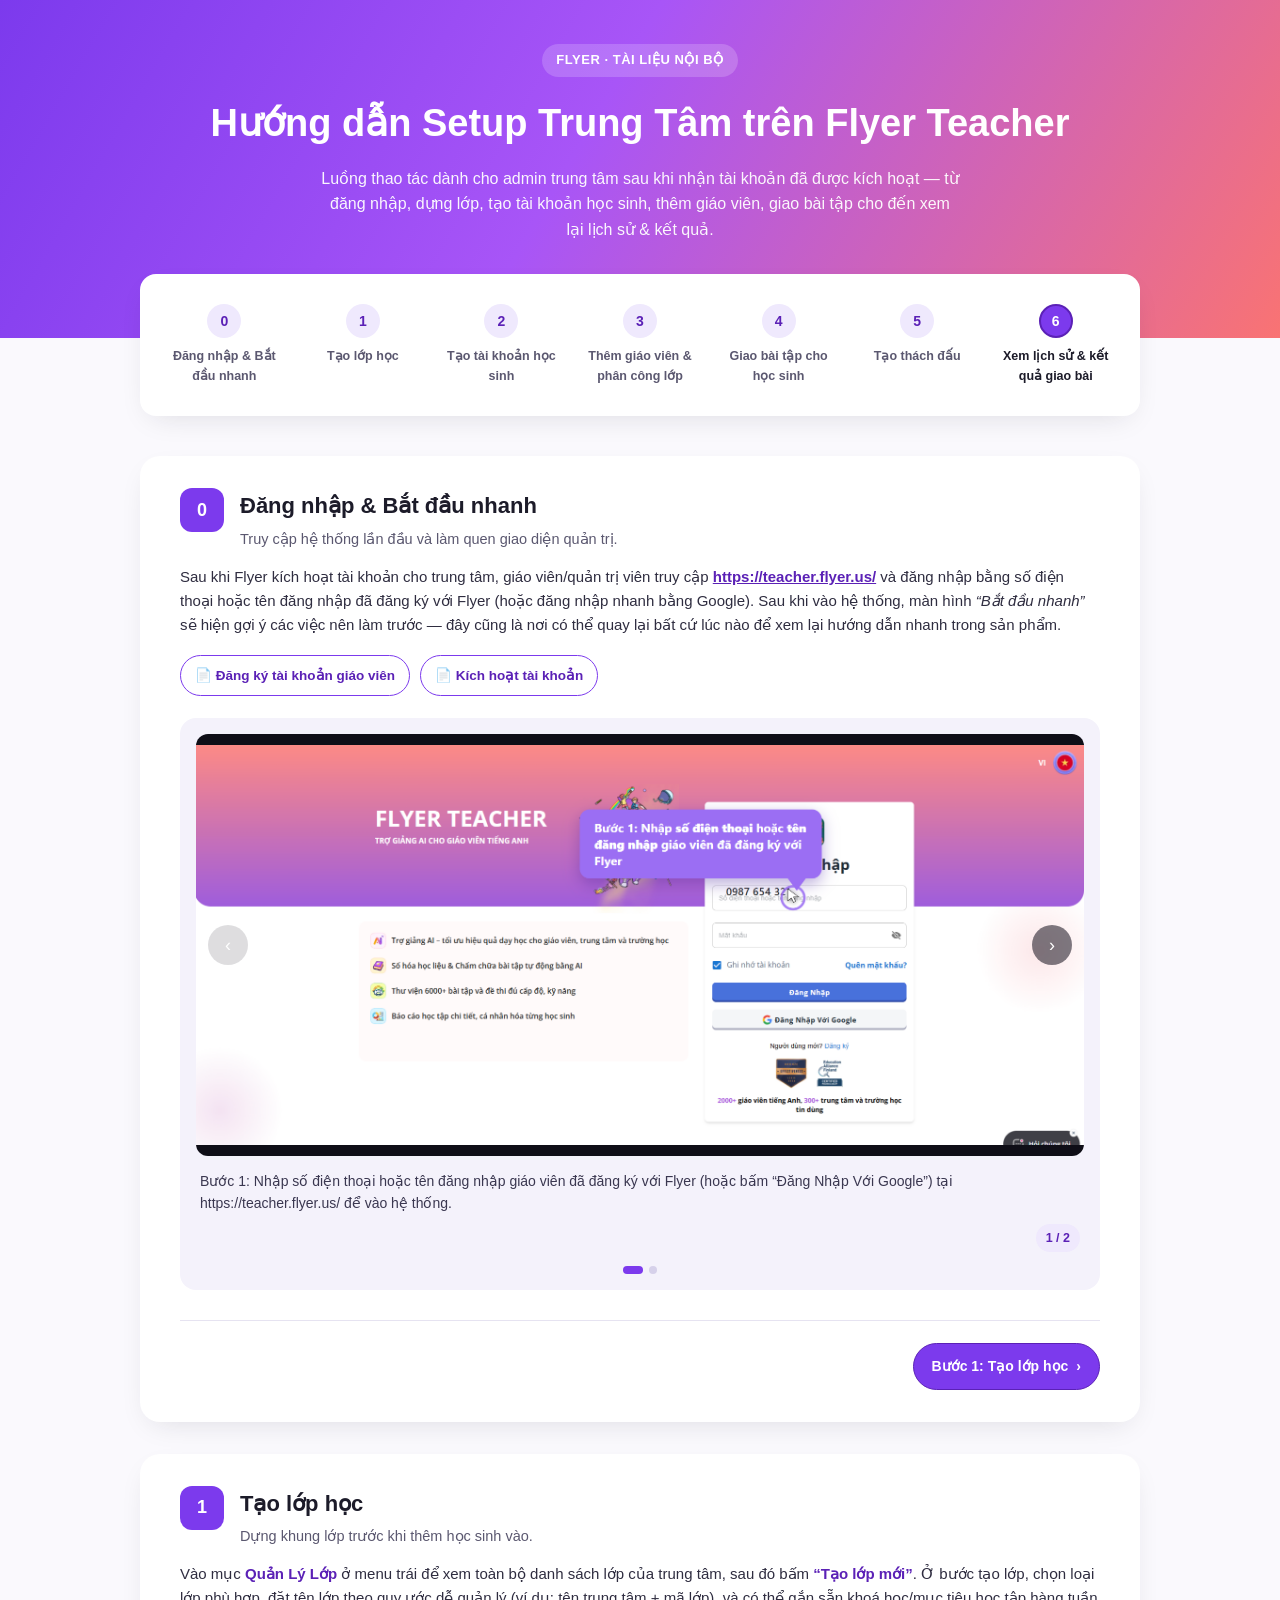
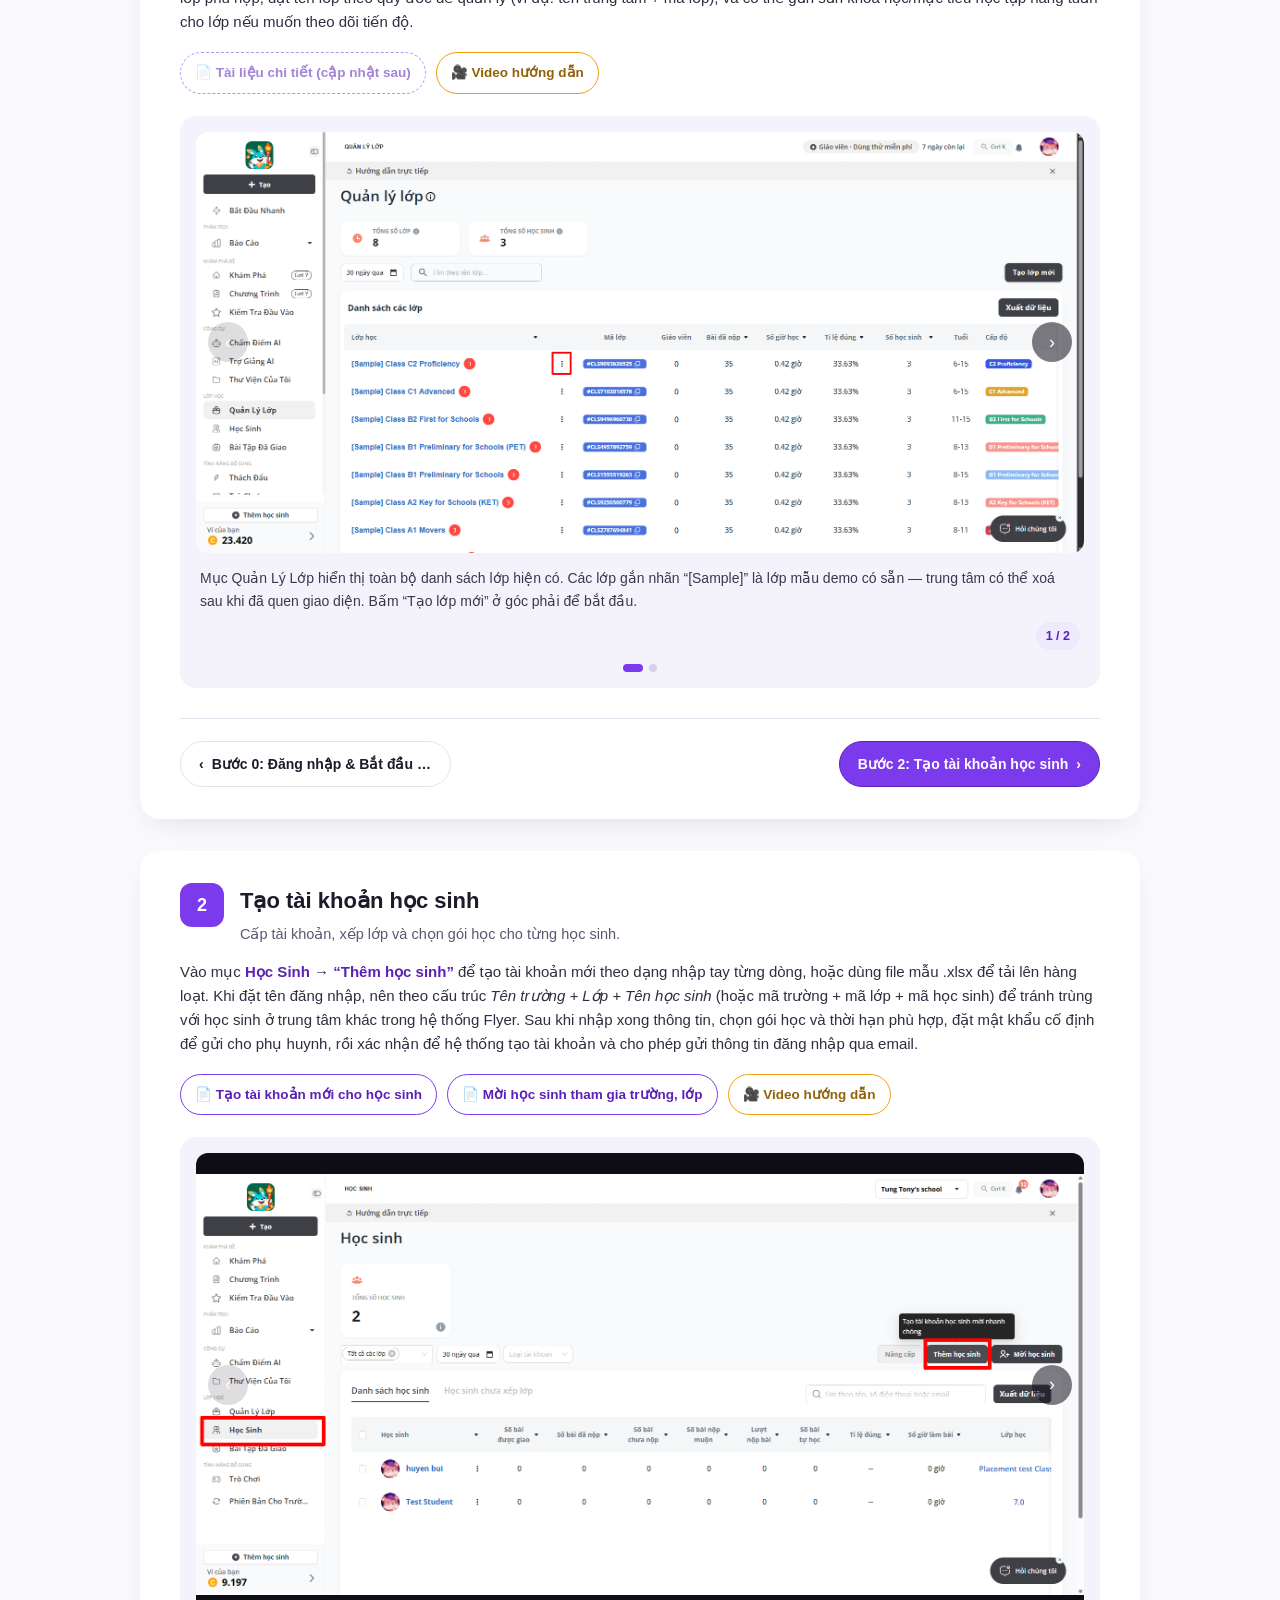
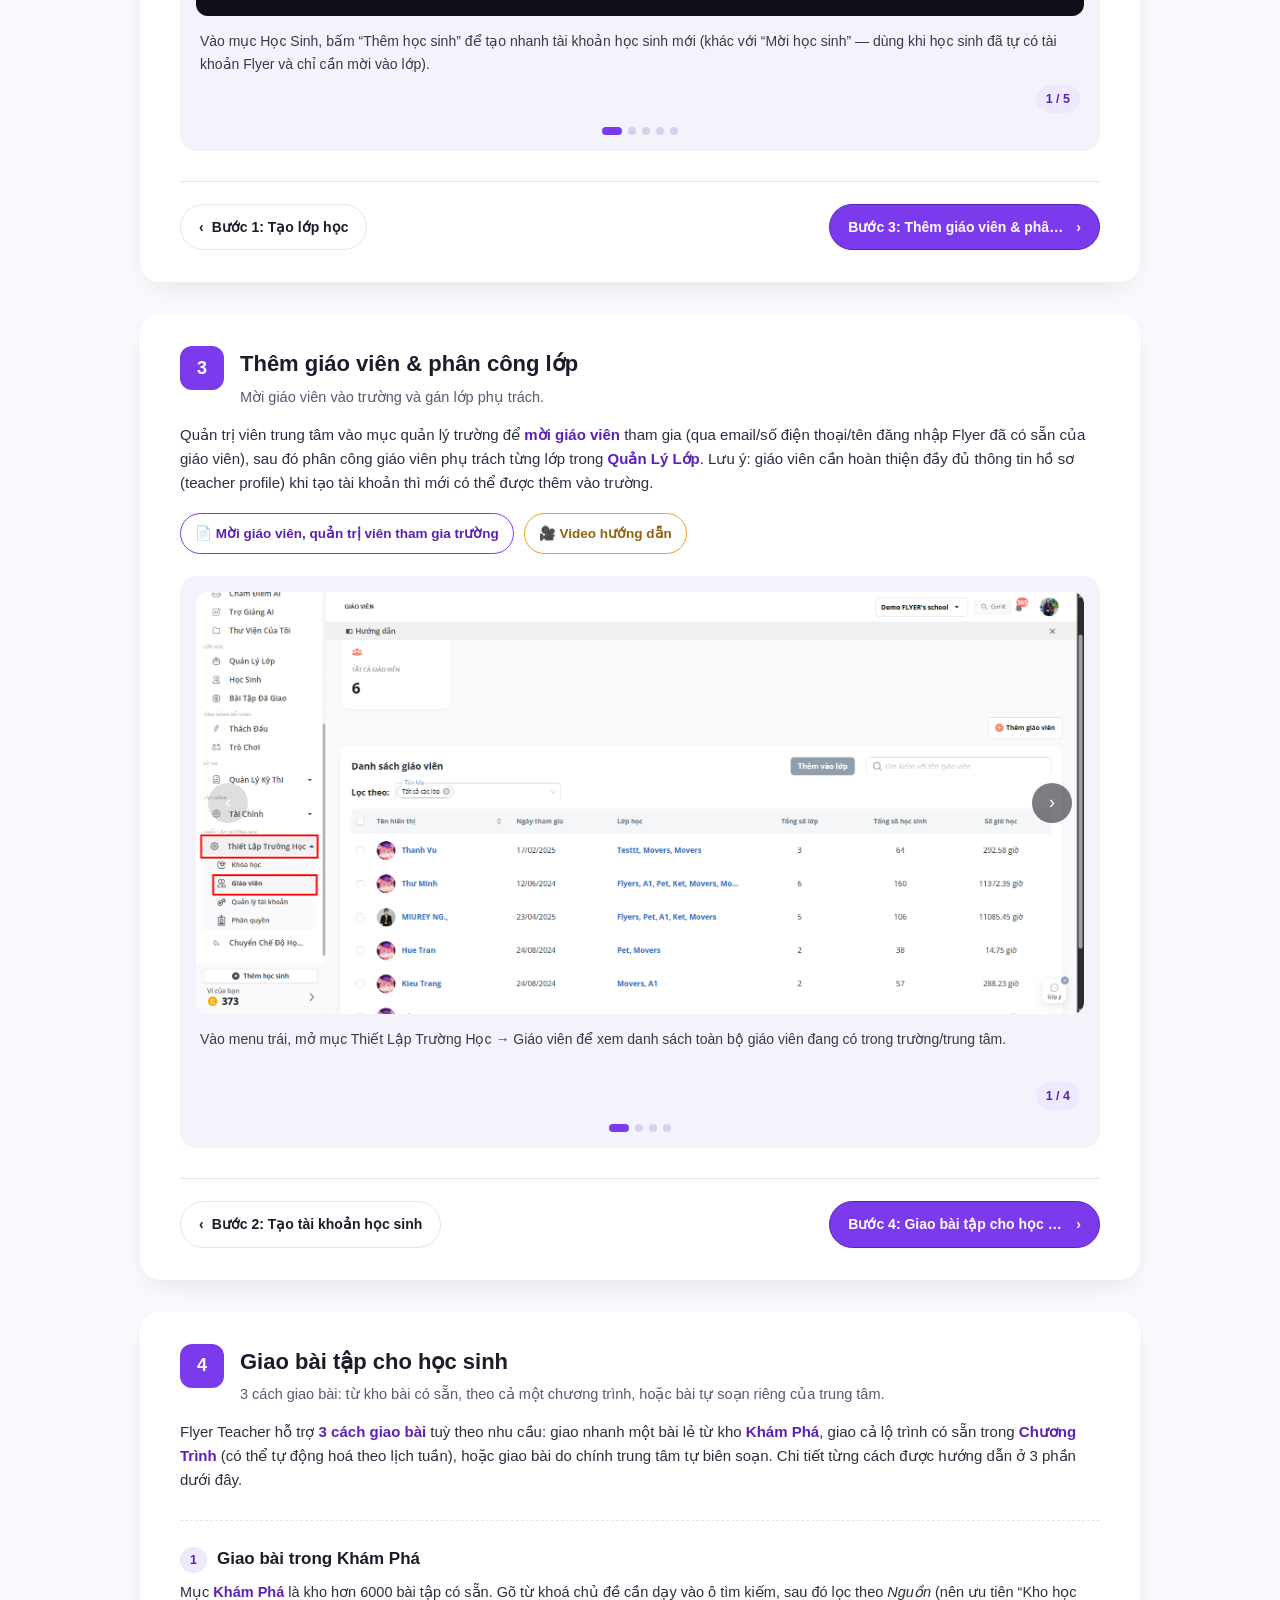
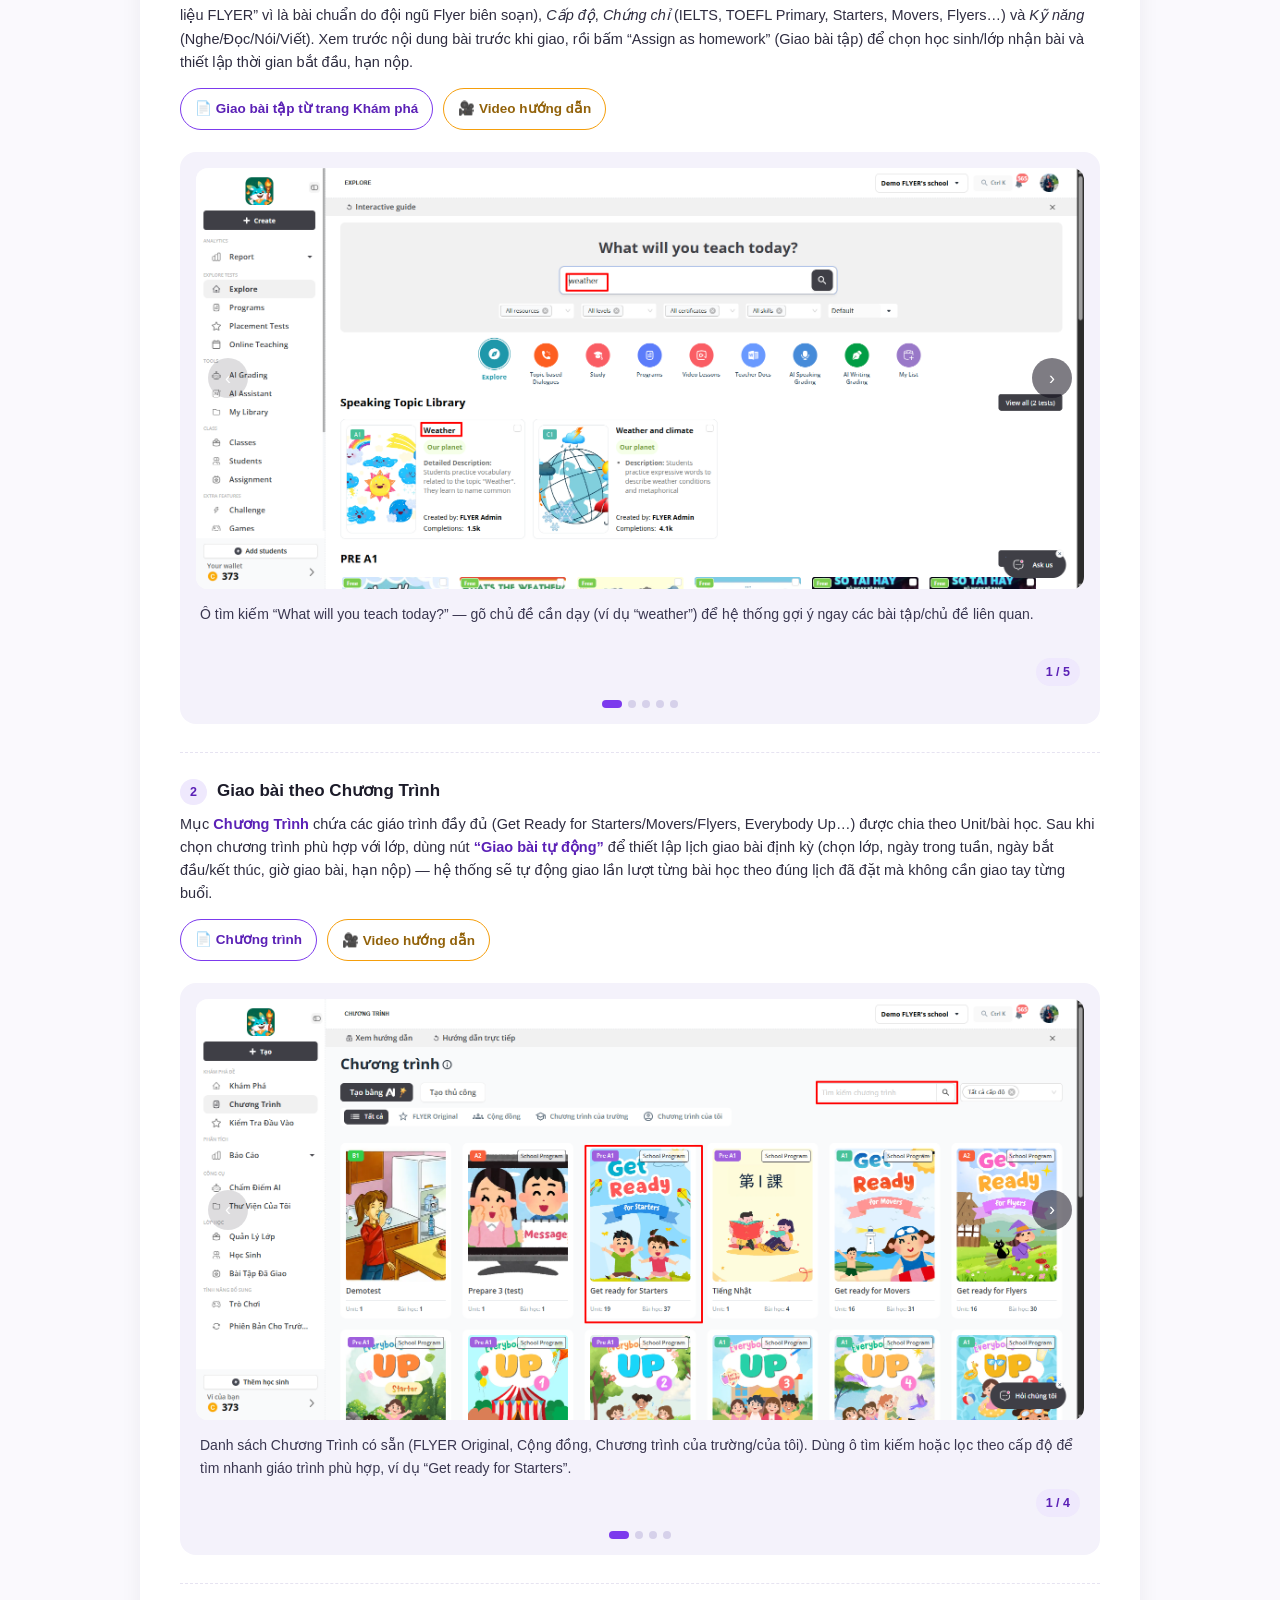
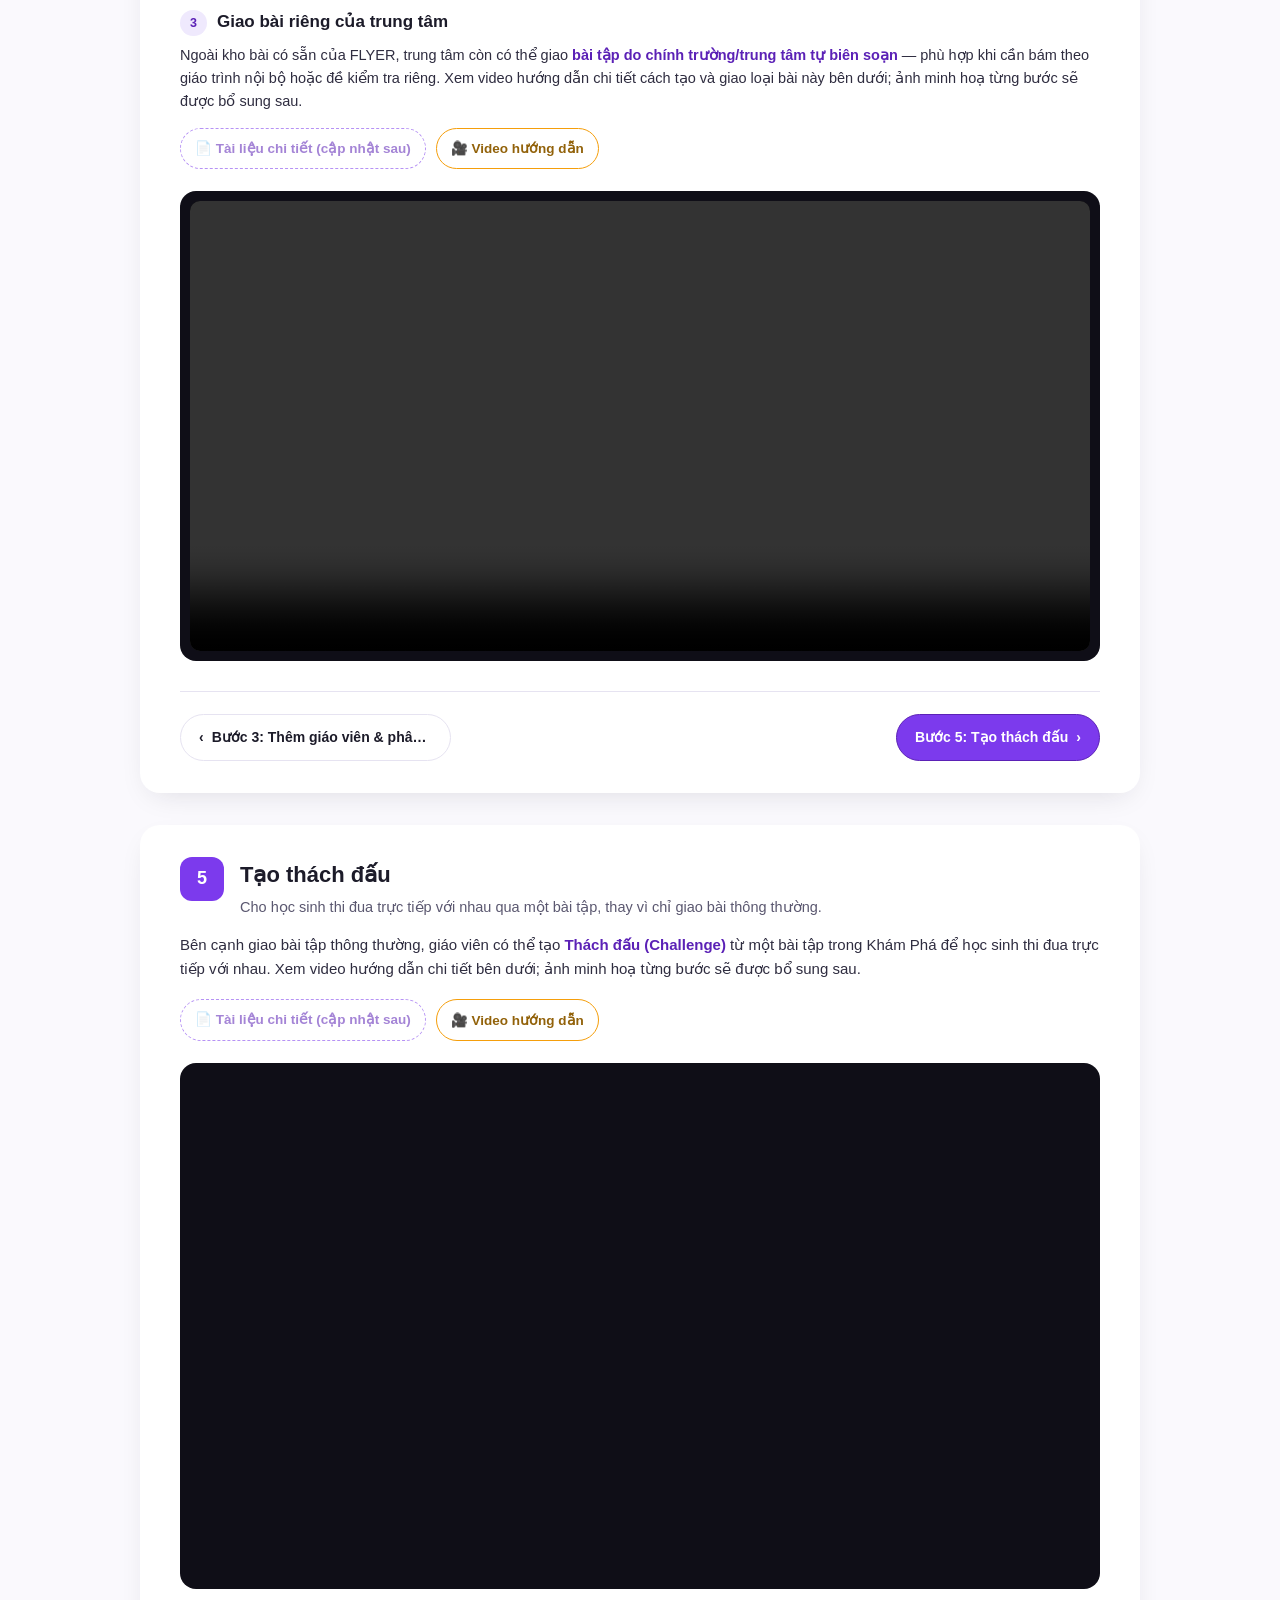
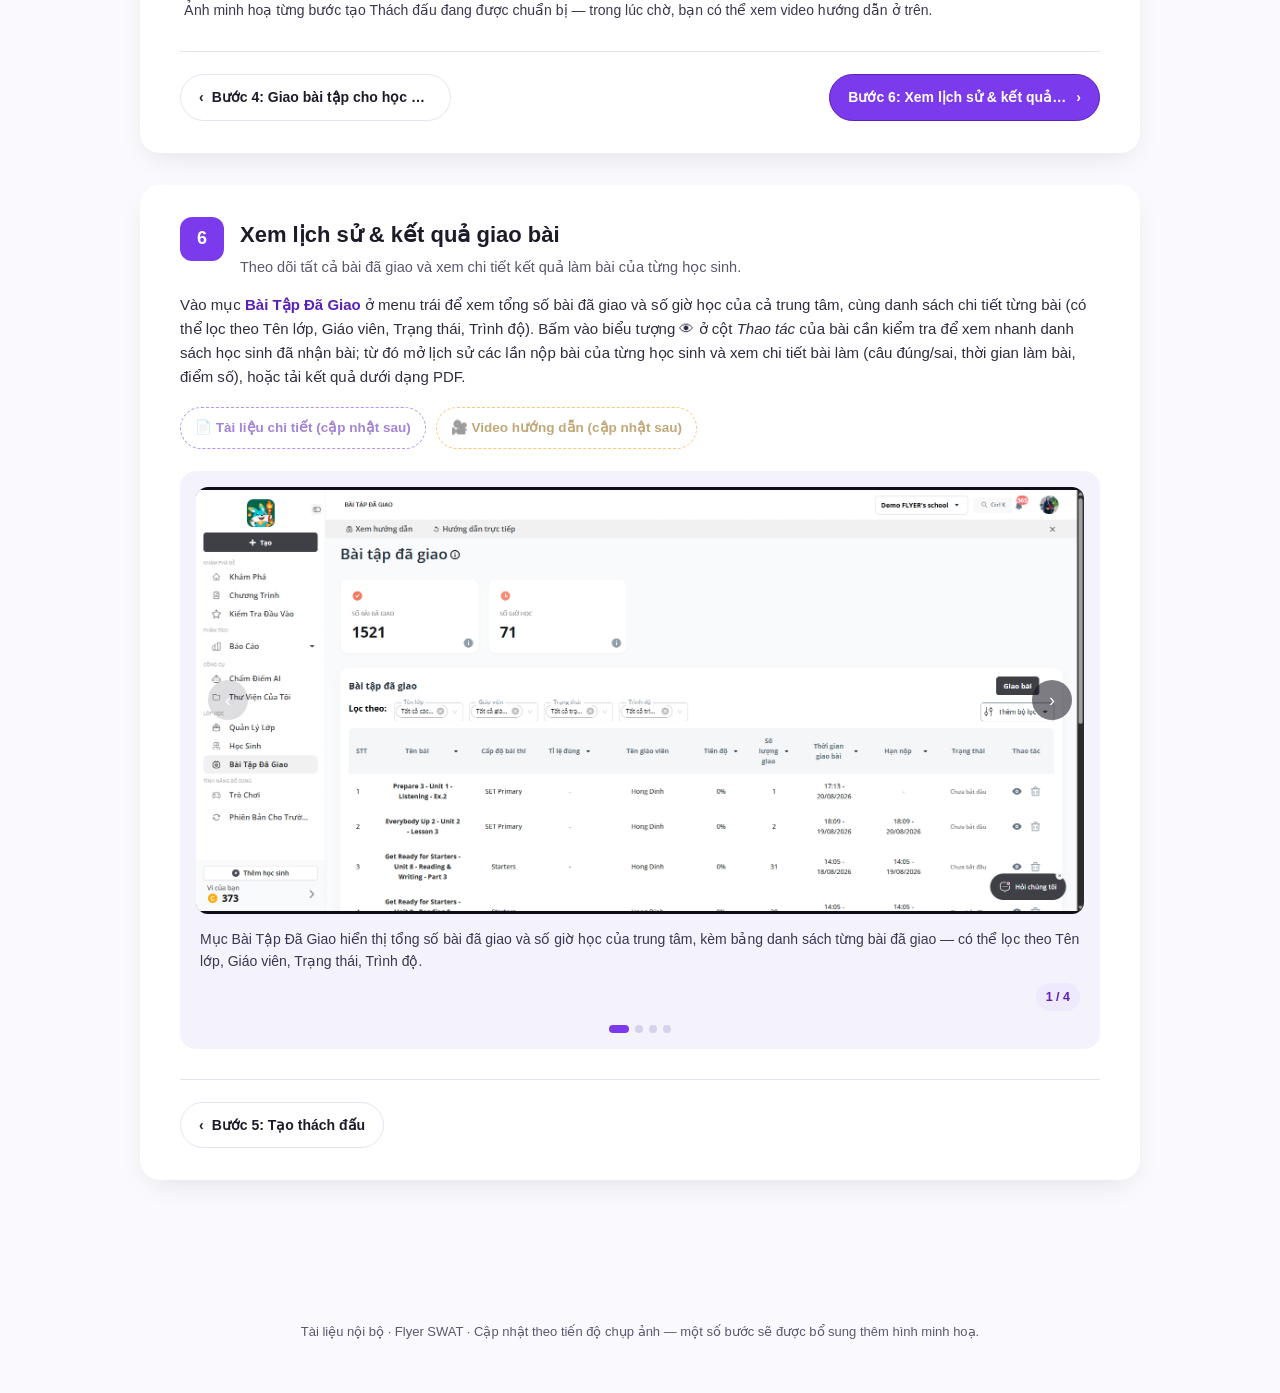
==== commit 582d7404: "huyenbt: update file FAQ" ====
--- a/index.html
+++ b/index.html
@@ -42,7 +42,7 @@
     <div class="step__toolbar">
       <a class="chip chip--doc" href="https://help.flyer.vn/danh-cho-giao-vien/dang-ky-dang-nhap-tai-khoan/dang-ky-tai-khoan-giao-vien" target="_blank" rel="noopener">📄 Đăng ký tài khoản giáo viên</a>
       <a class="chip chip--doc" href="https://help.flyer.vn/flyer/kich-hoat-tai-khoan" target="_blank" rel="noopener">📄 Kích hoạt tài khoản</a>
-      <span class="chip chip--video chip--disabled">🎥 Video hướng dẫn (cập nhật sau)</span>
+      <!-- <span class="chip chip--video chip--disabled">🎥 Video hướng dẫn (cập nhật sau)</span> -->
     </div>
 
     <div class="carousel" data-carousel>
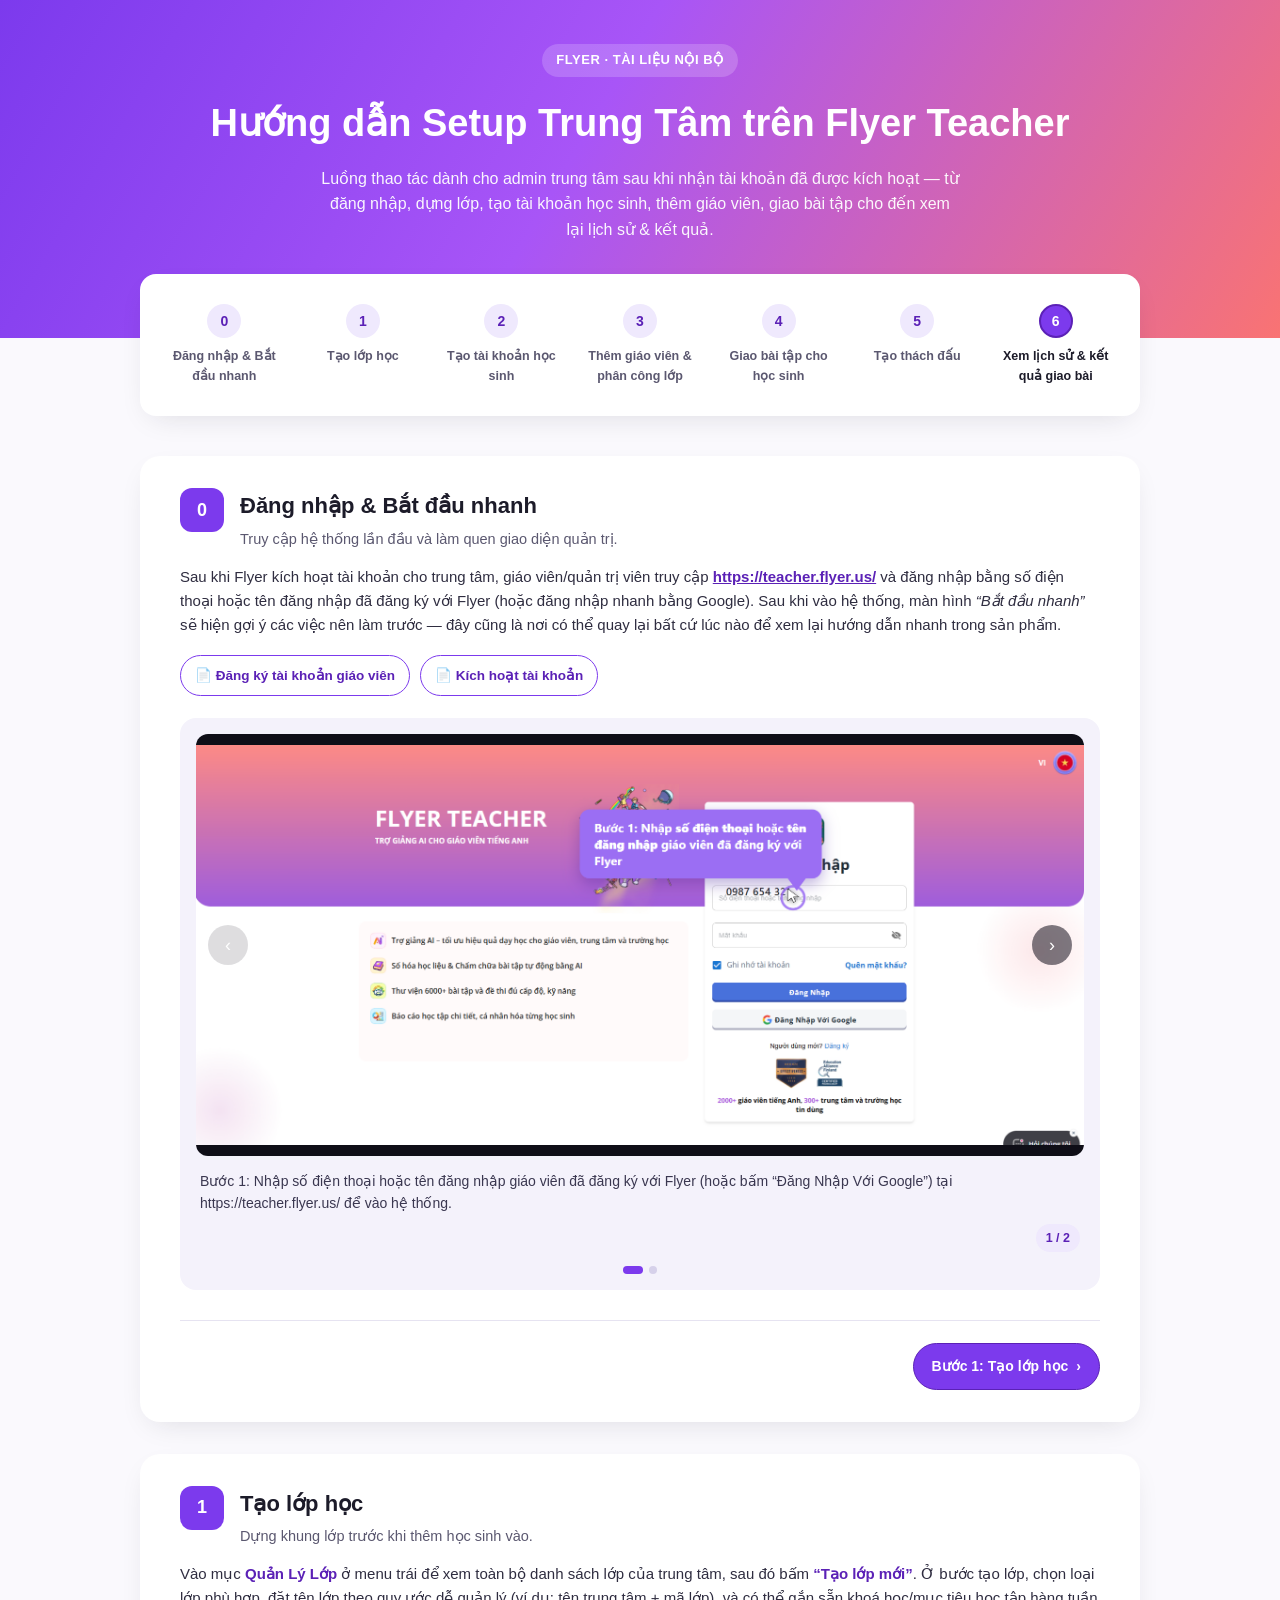
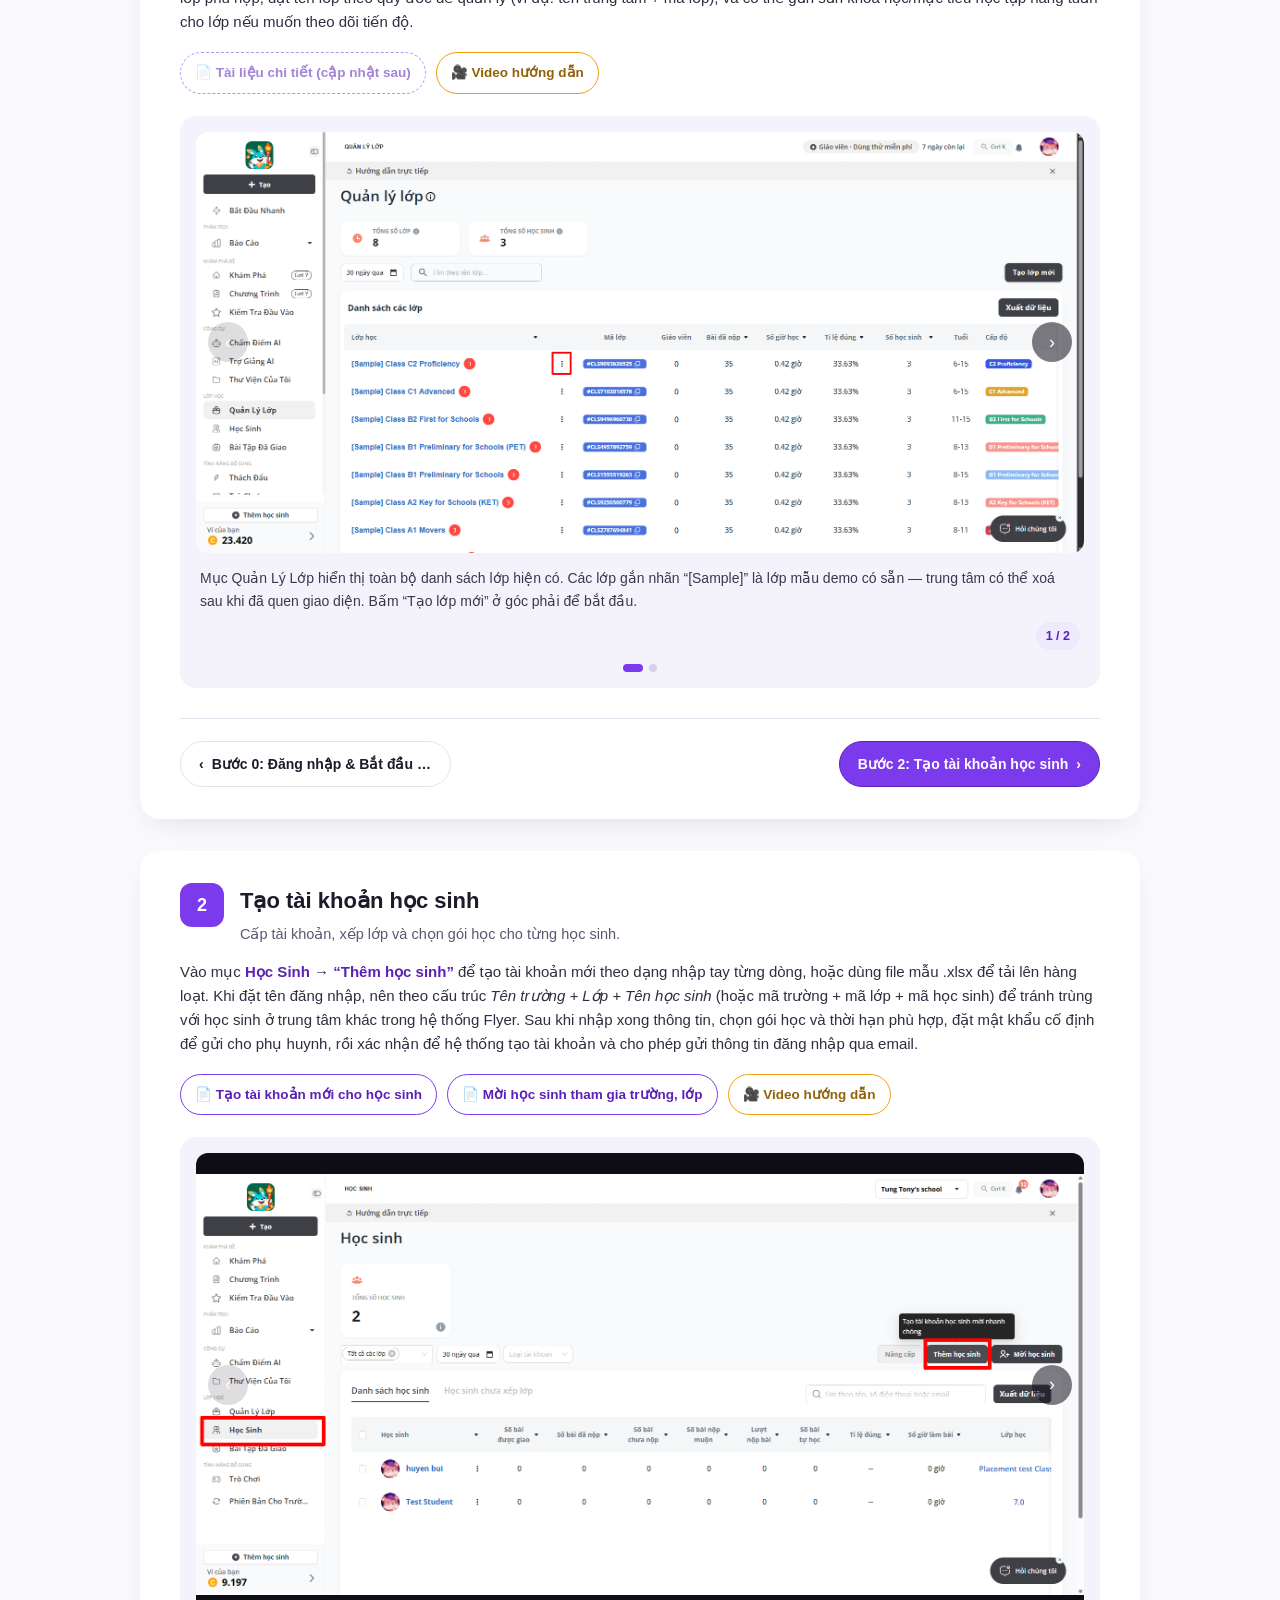
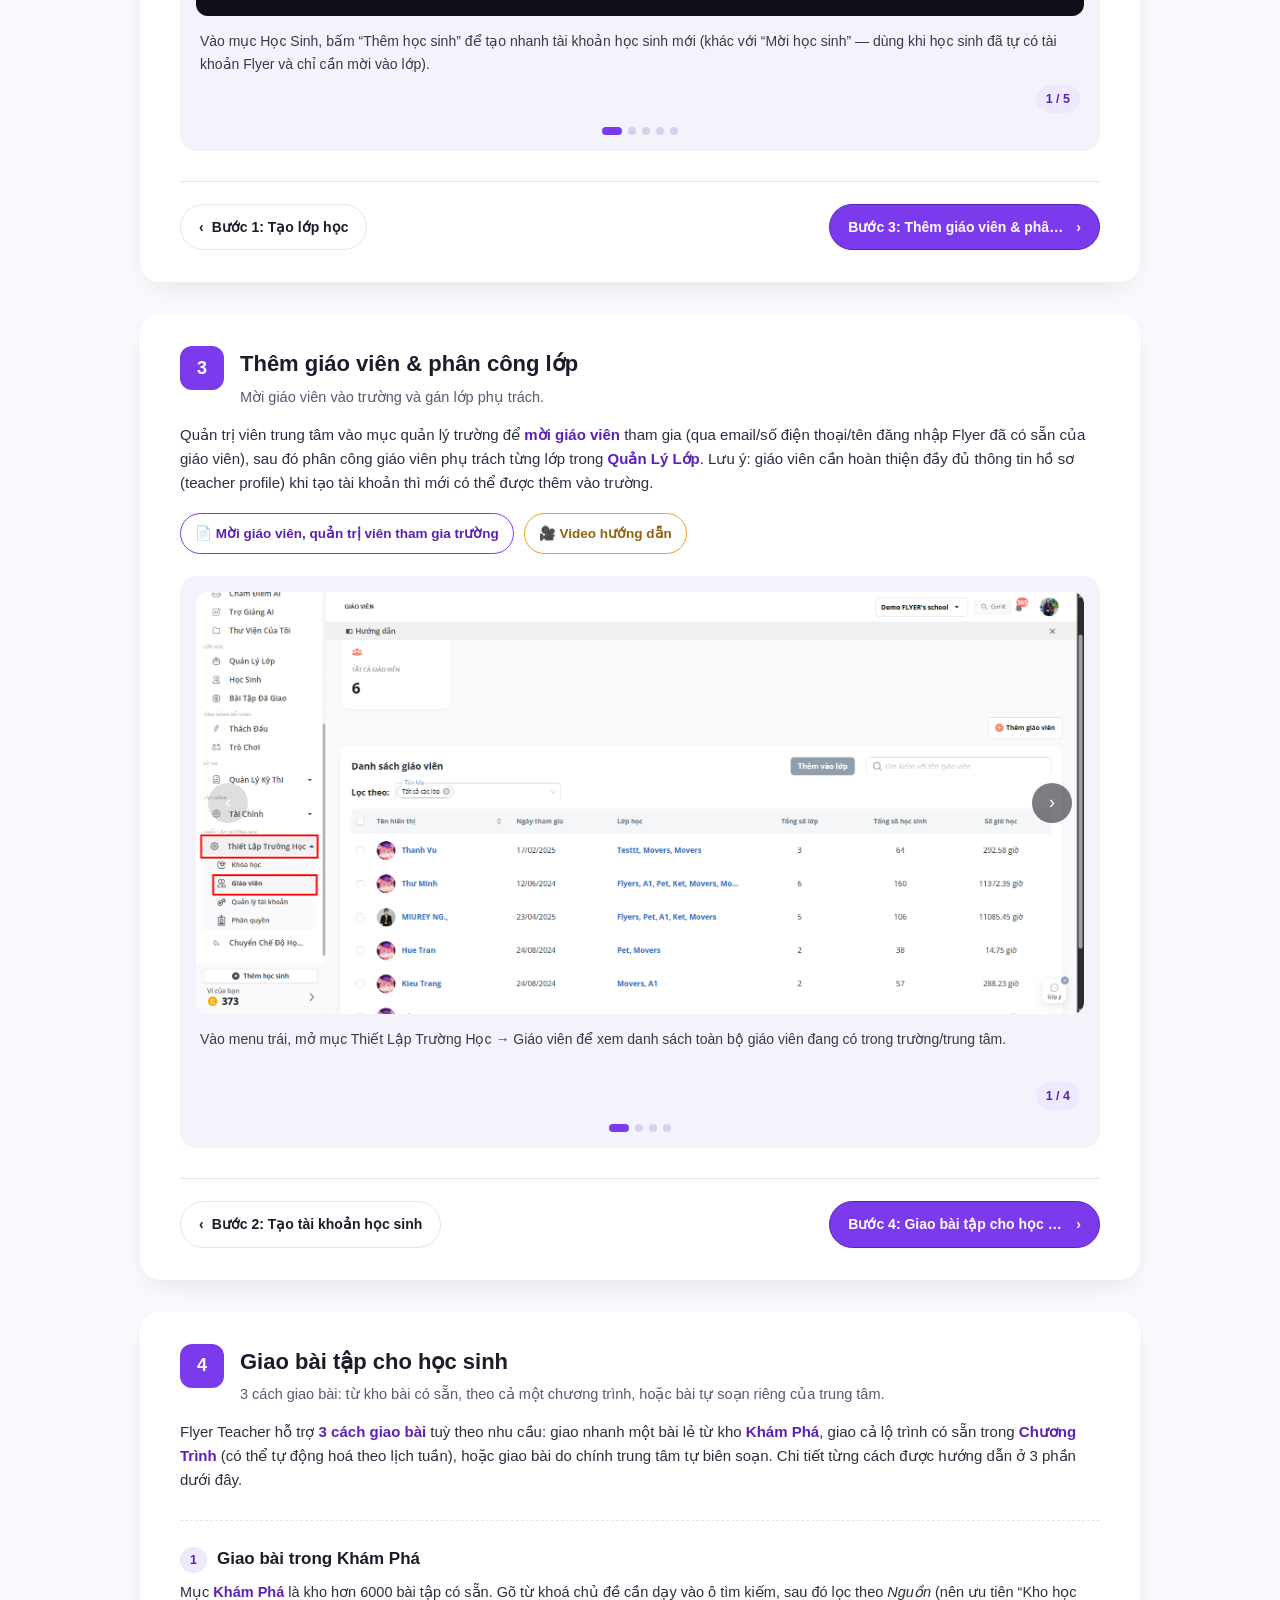
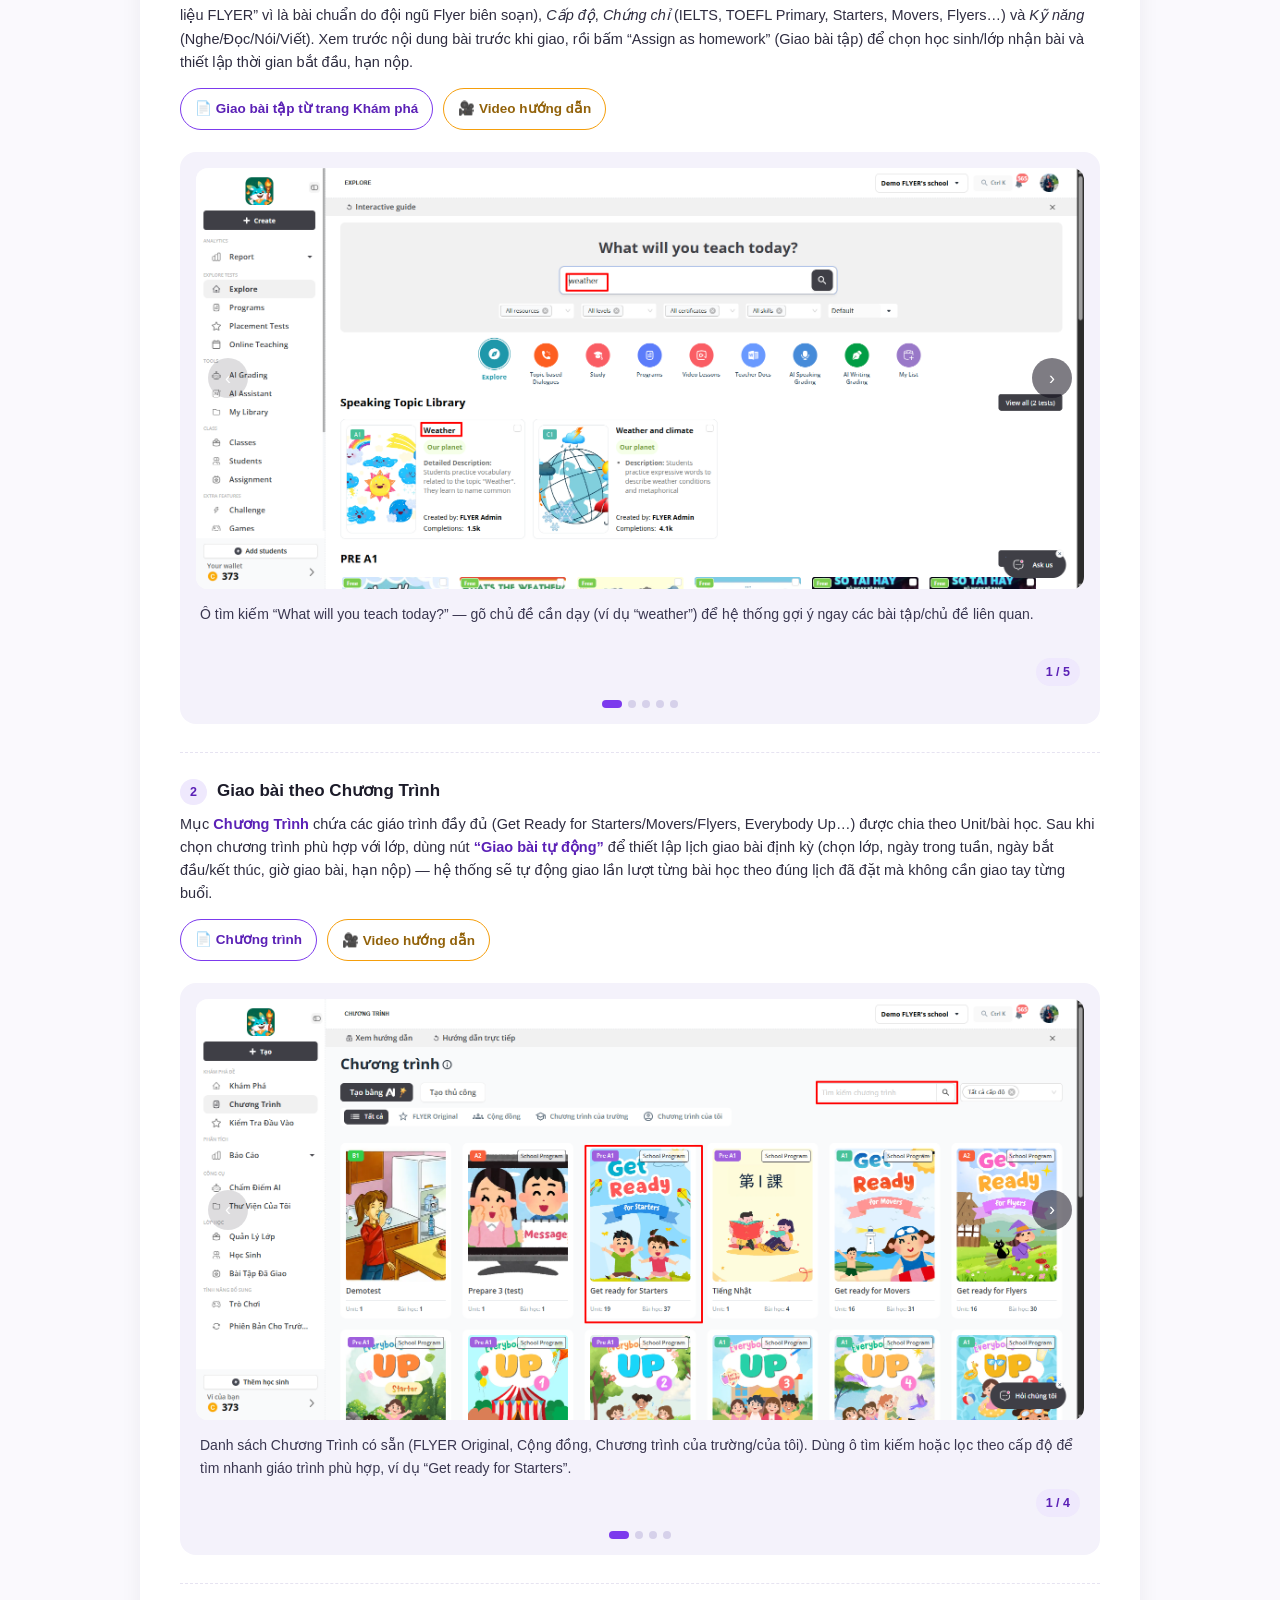
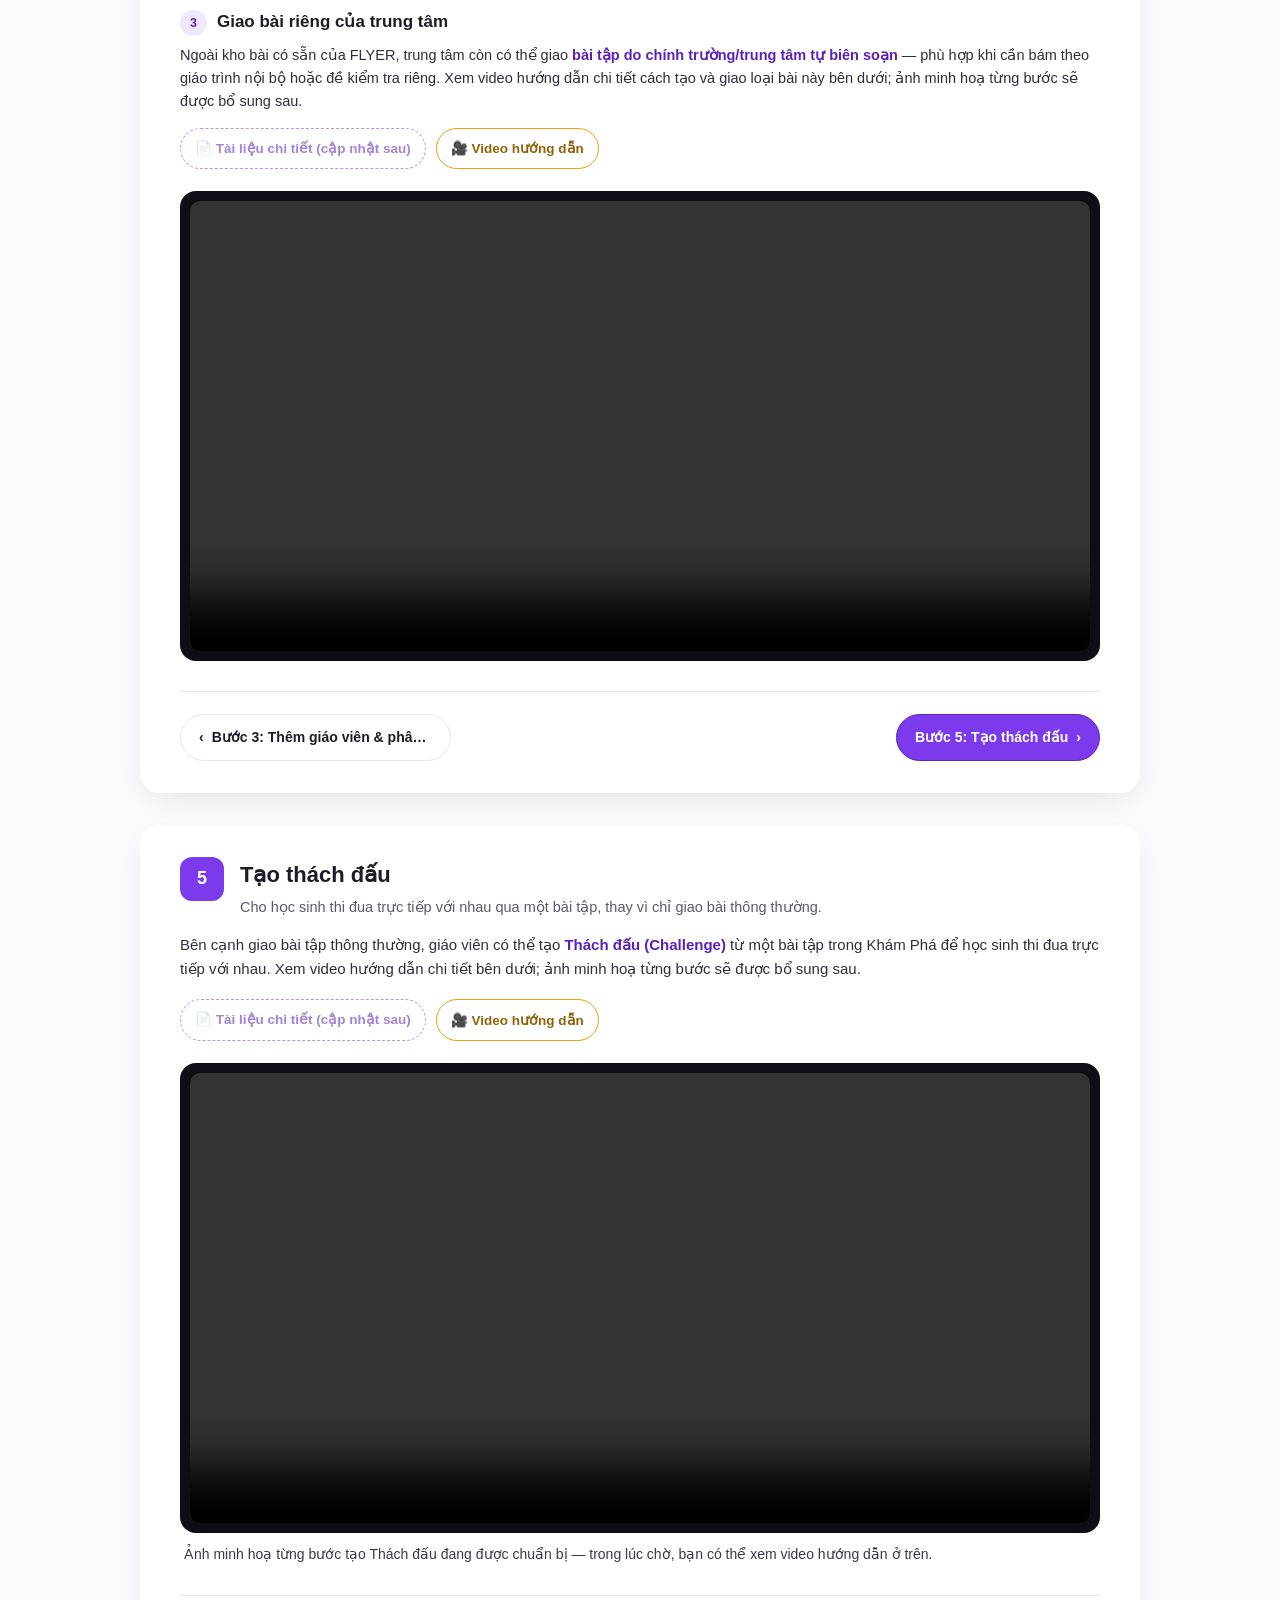
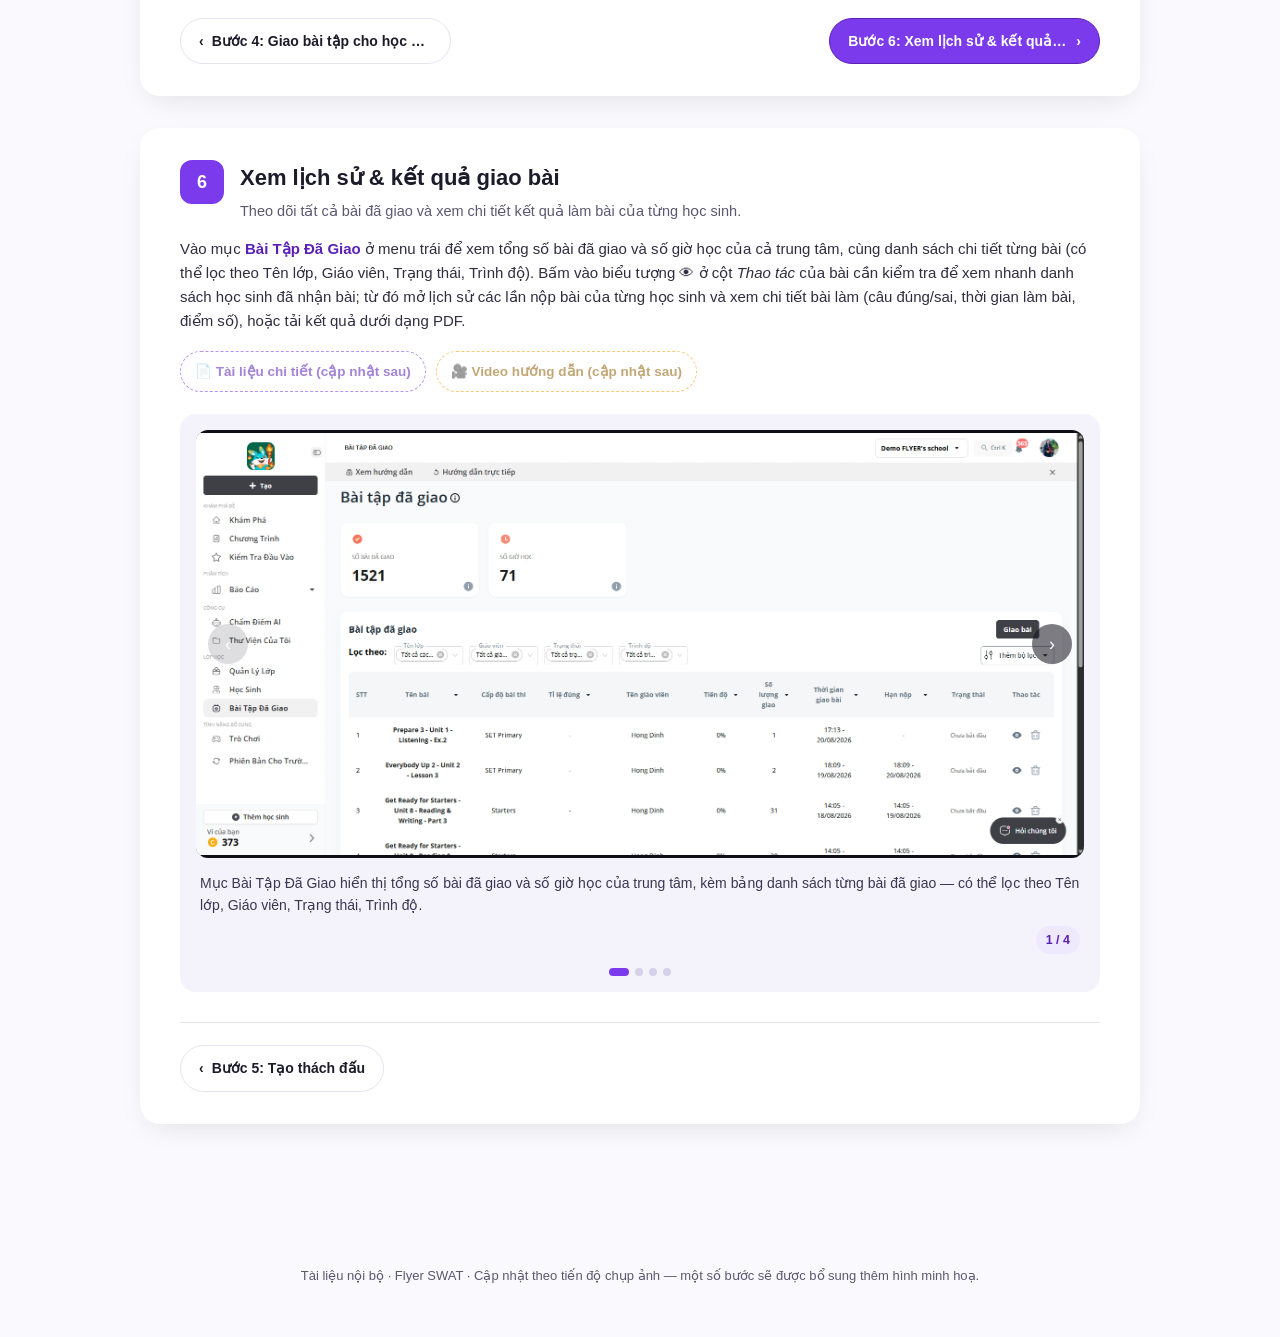
==== commit bdde0121: "huyenbt: update video" ====
--- a/index.html
+++ b/index.html
@@ -138,7 +138,7 @@
     <div class="step__toolbar">
       <a class="chip chip--doc" href="https://help.flyer.vn/danh-cho-giao-vien/quan-ly-tai-khoan-hoc-sinh/tao-tai-khoan-moi-cho-hoc-sinh" target="_blank" rel="noopener">📄 Tạo tài khoản mới cho học sinh</a>
       <a class="chip chip--doc" href="https://help.flyer.vn/danh-cho-giao-vien/quan-ly-tai-khoan-hoc-sinh/moi-hoc-sinh-tham-gia-truong-lop" target="_blank" rel="noopener">📄 Mời học sinh tham gia trường, lớp</a>
-      <a class="chip chip--video" href="https://drive.google.com/file/d/1QLKhgEHPH4wJ7RB4EpSZ7JVuoHIVliAx/view?usp=drive_link" target="_blank" rel="noopener">🎥 Video hướng dẫn</a>
+      <button type="button" class="chip chip--video" data-video-src="video/H%C6%B0%E1%BB%9Bng%20d%E1%BA%ABn%20t%E1%BA%A1o%20t%C3%A0i%20kho%E1%BA%A3n%20h%E1%BB%8Dc%20sinh_Full.mp4">🎥 Video hướng dẫn</button>
     </div>
 
     <div class="carousel" data-carousel>
@@ -401,16 +401,14 @@
 
     <div class="step__toolbar">
       <span class="chip chip--doc chip--disabled">📄 Tài liệu chi tiết (cập nhật sau)</span>
-      <button type="button" class="chip chip--video" data-video-src="https://www.youtube.com/watch?v=nybyogbZ0fA">🎥 Video hướng dẫn</button>
+      <button type="button" class="chip chip--video" data-video-src="video/5_Create%20challenge.mp4">🎥 Video hướng dẫn</button>
     </div>
 
     <div class="video-embed">
-      <div class="video-embed__yt-frame" data-youtube-src="https://www.youtube.com/watch?v=nybyogbZ0fA"></div>
-      <div class="video-embed__yt-fallback">
-        <img class="video-embed__yt-thumb" alt="">
-        <p class="video-embed__yt-text">Video này không phát trực tiếp được trong trang (YouTube chặn nhúng ở nơi này). Bấm nút bên dưới để xem trên YouTube.</p>
-        <a class="video-embed__yt-link" href="#" target="_blank" rel="noopener">▶ Xem video trên YouTube</a>
-      </div>
+      <video class="video-embed__player" controls preload="metadata">
+        <source src="video/5_Create%20challenge.mp4" type="video/mp4">
+        Trình duyệt của bạn không hỗ trợ phát video này.
+      </video>
     </div>
     <p class="video-embed__caption">Ảnh minh hoạ từng bước tạo Thách đấu đang được chuẩn bị — trong lúc chờ, bạn có thể xem video hướng dẫn ở trên.</p>
 
@@ -498,12 +496,6 @@
   <div class="video-modal__dialog">
     <button class="video-modal__close" type="button" aria-label="Đóng">×</button>
     <video class="video-modal__player" controls playsinline></video>
-    <div class="video-modal__yt" id="video-modal-yt"></div>
-    <div class="video-modal__yt-fallback">
-      <img class="video-modal__yt-thumb" alt="">
-      <p class="video-modal__yt-text">Video này không phát trực tiếp được trong trang (YouTube chặn nhúng ở nơi này). Bấm nút bên dưới để xem trên YouTube.</p>
-      <a class="video-modal__yt-link" href="#" target="_blank" rel="noopener">▶ Xem video trên YouTube</a>
-    </div>
   </div>
 </div>
 
@@ -632,80 +624,16 @@
   }, { rootMargin: '-30% 0px -60% 0px' });
   sections.forEach(function (s) { io.observe(s); });
 
-  // ---------- video modal: opens a local video or a YouTube link from any [data-video-src] trigger ----------
+  // ---------- video modal: opens a local video from any [data-video-src] trigger ----------
   var videoModalEl = document.getElementById('video-modal');
   var videoPlayer = videoModalEl.querySelector('.video-modal__player');
   var videoModalClose = videoModalEl.querySelector('.video-modal__close');
-  var ytContainer = videoModalEl.querySelector('.video-modal__yt');
-  var ytFallback = videoModalEl.querySelector('.video-modal__yt-fallback');
-  var ytFallbackThumb = ytFallback.querySelector('.video-modal__yt-thumb');
-  var ytFallbackLink = ytFallback.querySelector('.video-modal__yt-link');
-  var ytPlayer = null;
-  var ytApiPromise = null;
-
-  function extractYouTubeId(src) {
-    var m = src.match(/(?:youtu\.be\/|youtube\.com\/(?:watch\?v=|embed\/))([\w-]{11})/);
-    return m ? m[1] : null;
-  }
-
-  function loadYouTubeApi() {
-    if (window.YT && window.YT.Player) return Promise.resolve(window.YT);
-    if (ytApiPromise) return ytApiPromise;
-    ytApiPromise = new Promise(function (resolve) {
-      var prevReady = window.onYouTubeIframeAPIReady;
-      window.onYouTubeIframeAPIReady = function () {
-        if (prevReady) prevReady();
-        resolve(window.YT);
-      };
-      var tag = document.createElement('script');
-      tag.src = 'https://www.youtube.com/iframe_api';
-      document.head.appendChild(tag);
-    });
-    return ytApiPromise;
-  }
-
-  function showYouTubeFallback(src, videoId) {
-    ytContainer.style.display = 'none';
-    ytFallbackThumb.src = 'https://img.youtube.com/vi/' + videoId + '/hqdefault.jpg';
-    ytFallbackLink.href = src;
-    ytFallback.style.display = 'flex';
-  }
-
-  function openYouTube(src) {
-    var videoId = extractYouTubeId(src);
-    videoPlayer.style.display = 'none';
-    ytFallback.style.display = 'none';
-    ytContainer.style.display = 'block';
-    loadYouTubeApi().then(function (YT) {
-      // the modal may have been closed (or a different video opened) before the API finished loading
-      if (!videoModalEl.classList.contains('is-open')) return;
-      if (ytPlayer) {
-        ytPlayer.loadVideoById(videoId);
-      } else {
-        ytPlayer = new YT.Player('video-modal-yt', {
-          videoId: videoId,
-          playerVars: { autoplay: 1, rel: 0 },
-          events: {
-            onError: function () { showYouTubeFallback(src, videoId); }
-          }
-        });
-      }
-    });
-  }
 
   function openVideoModal(src) {
-    var videoId = extractYouTubeId(src);
-    if (videoId) {
-      openYouTube(src);
-    } else {
-      ytContainer.style.display = 'none';
-      ytFallback.style.display = 'none';
-      videoPlayer.style.display = 'block';
-      videoPlayer.src = src;
-      videoPlayer.play().catch(function () {});
-    }
+    videoPlayer.src = src;
     videoModalEl.classList.add('is-open');
     document.body.classList.add('is-video-modal-open');
+    videoPlayer.play().catch(function () {});
   }
 
   function closeVideoModal() {
@@ -714,7 +642,6 @@
     videoPlayer.load();
     videoModalEl.classList.remove('is-open');
     document.body.classList.remove('is-video-modal-open');
-    if (ytPlayer) ytPlayer.stopVideo();
   }
 
   videoModalClose.addEventListener('click', closeVideoModal);
@@ -729,31 +656,6 @@
       openVideoModal(trigger.getAttribute('data-video-src'));
     });
   });
-
-  // ---------- inline YouTube embeds: fall back to a "watch on YouTube" card if embedding is blocked ----------
-  document.querySelectorAll('[data-youtube-src]').forEach(function (frame) {
-    var src = frame.getAttribute('data-youtube-src');
-    var videoId = extractYouTubeId(src);
-    if (!videoId) return;
-    var wrapper = frame.closest('.video-embed');
-    var fallback = wrapper ? wrapper.querySelector('.video-embed__yt-fallback') : null;
-
-    function showFallback() {
-      frame.style.display = 'none';
-      if (!fallback) return;
-      fallback.querySelector('.video-embed__yt-thumb').src = 'https://img.youtube.com/vi/' + videoId + '/hqdefault.jpg';
-      fallback.querySelector('.video-embed__yt-link').href = src;
-      fallback.style.display = 'flex';
-    }
-
-    loadYouTubeApi().then(function (YT) {
-      new YT.Player(frame, {
-        videoId: videoId,
-        playerVars: { rel: 0 },
-        events: { onError: showFallback }
-      });
-    });
-  });
 })();
 </script>
 </body>
--- a/css/style.css
+++ b/css/style.css
@@ -364,7 +364,7 @@
 }
 .carousel__dot.is-active{background:var(--accent);width:20px;border-radius:6px;}
 
-/* ================= Component: video-embed (inline local video / YouTube) ================= */
+/* ================= Component: video-embed (inline local video) ================= */
 .video-embed{
   background:#0f0e17;
   border-radius:16px;
@@ -377,55 +377,6 @@
   border-radius:10px;
   background:#000;
 }
-.video-embed__yt-frame{
-  position:relative;
-  width:100%;
-  aspect-ratio:16 / 9;
-  border-radius:10px;
-  overflow:hidden;
-}
-.video-embed__yt-frame iframe{
-  position:absolute;
-  inset:0;
-  width:100%;
-  height:100%;
-  border:0;
-  display:block;
-}
-.video-embed__yt-fallback{
-  display:none;
-  flex-direction:column;
-  align-items:center;
-  gap:14px;
-  padding:32px 20px;
-  text-align:center;
-}
-.video-embed__yt-thumb{
-  width:100%;
-  max-width:480px;
-  border-radius:10px;
-  display:block;
-}
-.video-embed__yt-text{
-  margin:0;
-  max-width:480px;
-  font-size:14px;
-  color:#d8d5e6;
-}
-.video-embed__yt-link{
-  display:inline-flex;
-  align-items:center;
-  gap:8px;
-  padding:11px 22px;
-  border-radius:999px;
-  background:#fff;
-  color:#0f0e17;
-  font-weight:700;
-  font-size:14px;
-  text-decoration:none;
-  transition:background .15s;
-}
-.video-embed__yt-link:hover{background:#e8e6f2;}
 .video-embed__caption{
   margin:10px 4px 0;
   font-size:14px;
@@ -460,59 +411,6 @@
   background:#000;
   box-shadow:0 24px 70px rgba(0,0,0,.5);
 }
-.video-modal__yt{
-  display:none;
-  width:100%;
-  aspect-ratio:16 / 9;
-  max-height:80vh;
-  border-radius:12px;
-  overflow:hidden;
-  background:#000;
-  box-shadow:0 24px 70px rgba(0,0,0,.5);
-}
-.video-modal__yt iframe{
-  display:block;
-  width:100%;
-  height:100%;
-  border:0;
-}
-.video-modal__yt-fallback{
-  display:none;
-  flex-direction:column;
-  align-items:center;
-  gap:14px;
-  background:#141220;
-  border-radius:12px;
-  padding:32px 24px;
-  text-align:center;
-  box-shadow:0 24px 70px rgba(0,0,0,.5);
-}
-.video-modal__yt-thumb{
-  width:100%;
-  max-width:480px;
-  border-radius:10px;
-  display:block;
-}
-.video-modal__yt-text{
-  margin:0;
-  max-width:480px;
-  font-size:14px;
-  color:#d8d5e6;
-}
-.video-modal__yt-link{
-  display:inline-flex;
-  align-items:center;
-  gap:8px;
-  padding:11px 22px;
-  border-radius:999px;
-  background:#fff;
-  color:#0f0e17;
-  font-weight:700;
-  font-size:14px;
-  text-decoration:none;
-  transition:background .15s;
-}
-.video-modal__yt-link:hover{background:#e8e6f2;}
 .video-modal__close{
   position:absolute;
   top:-48px;right:0;
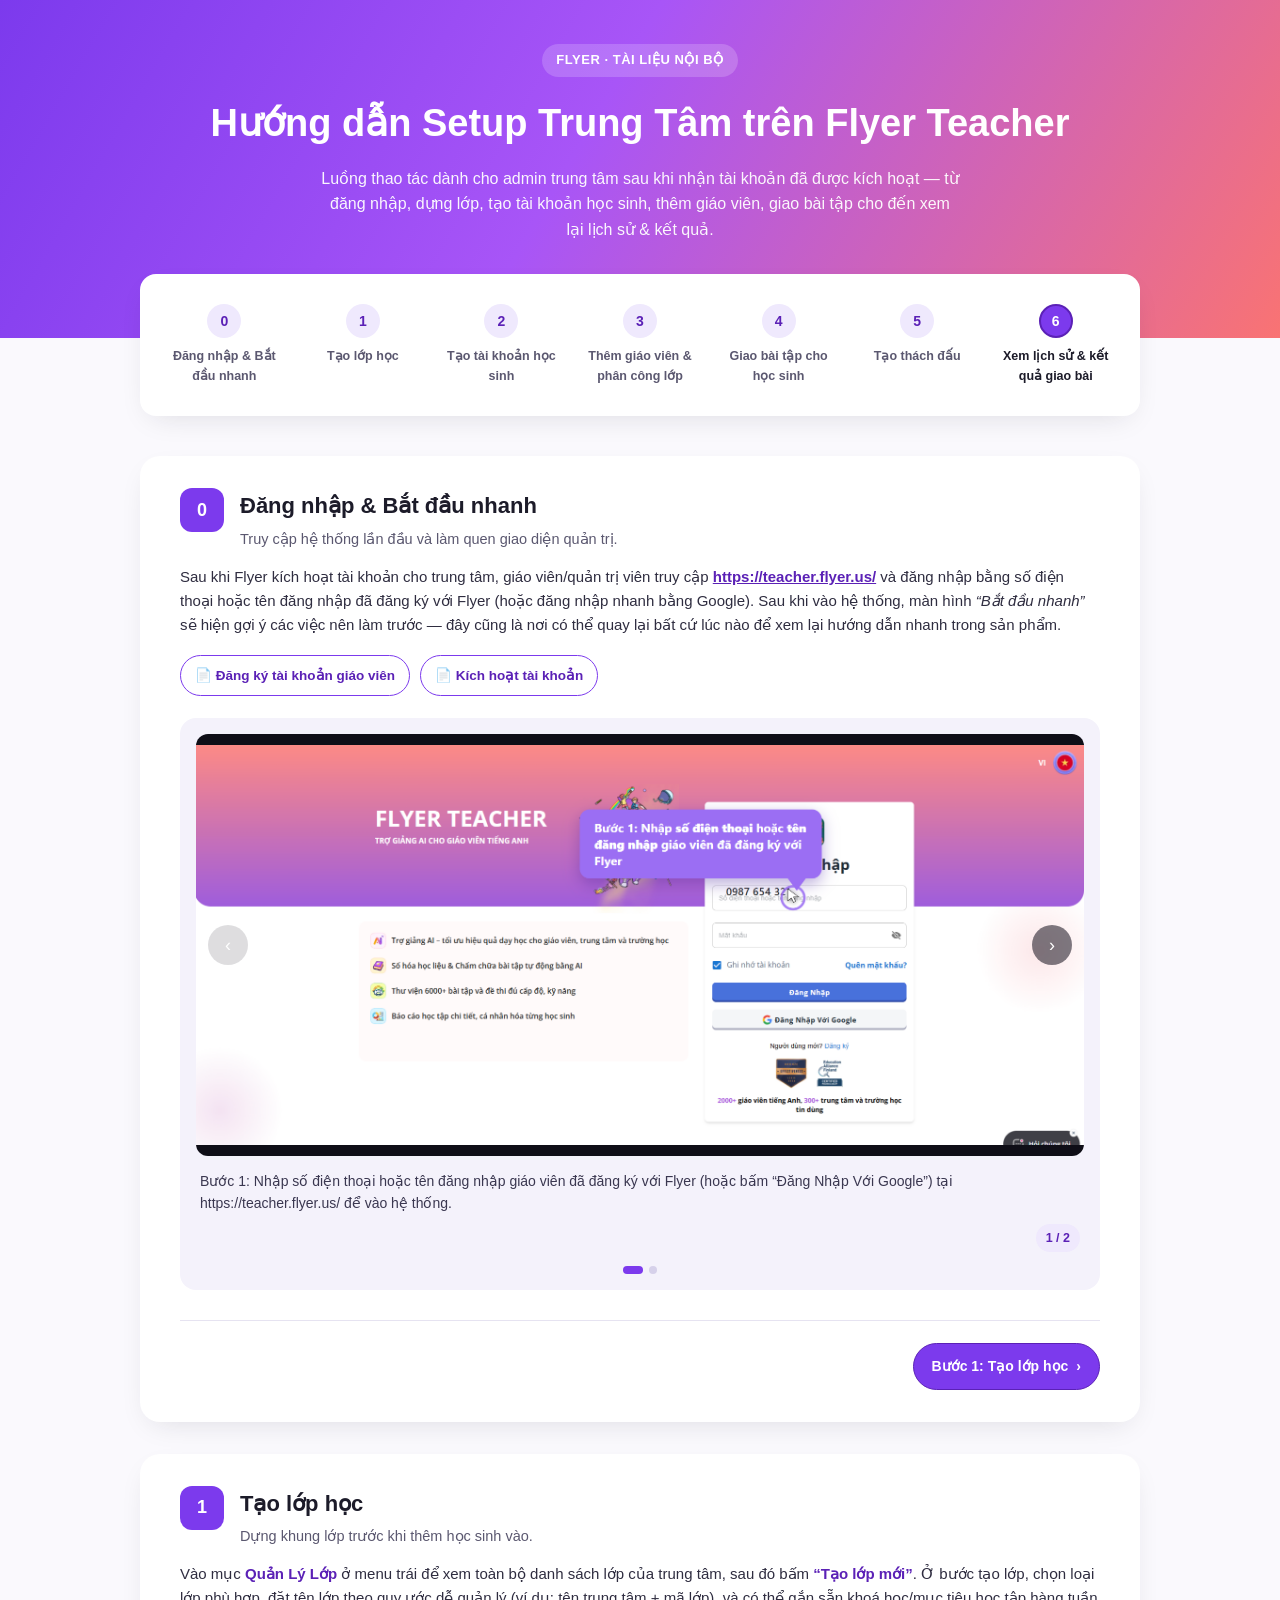
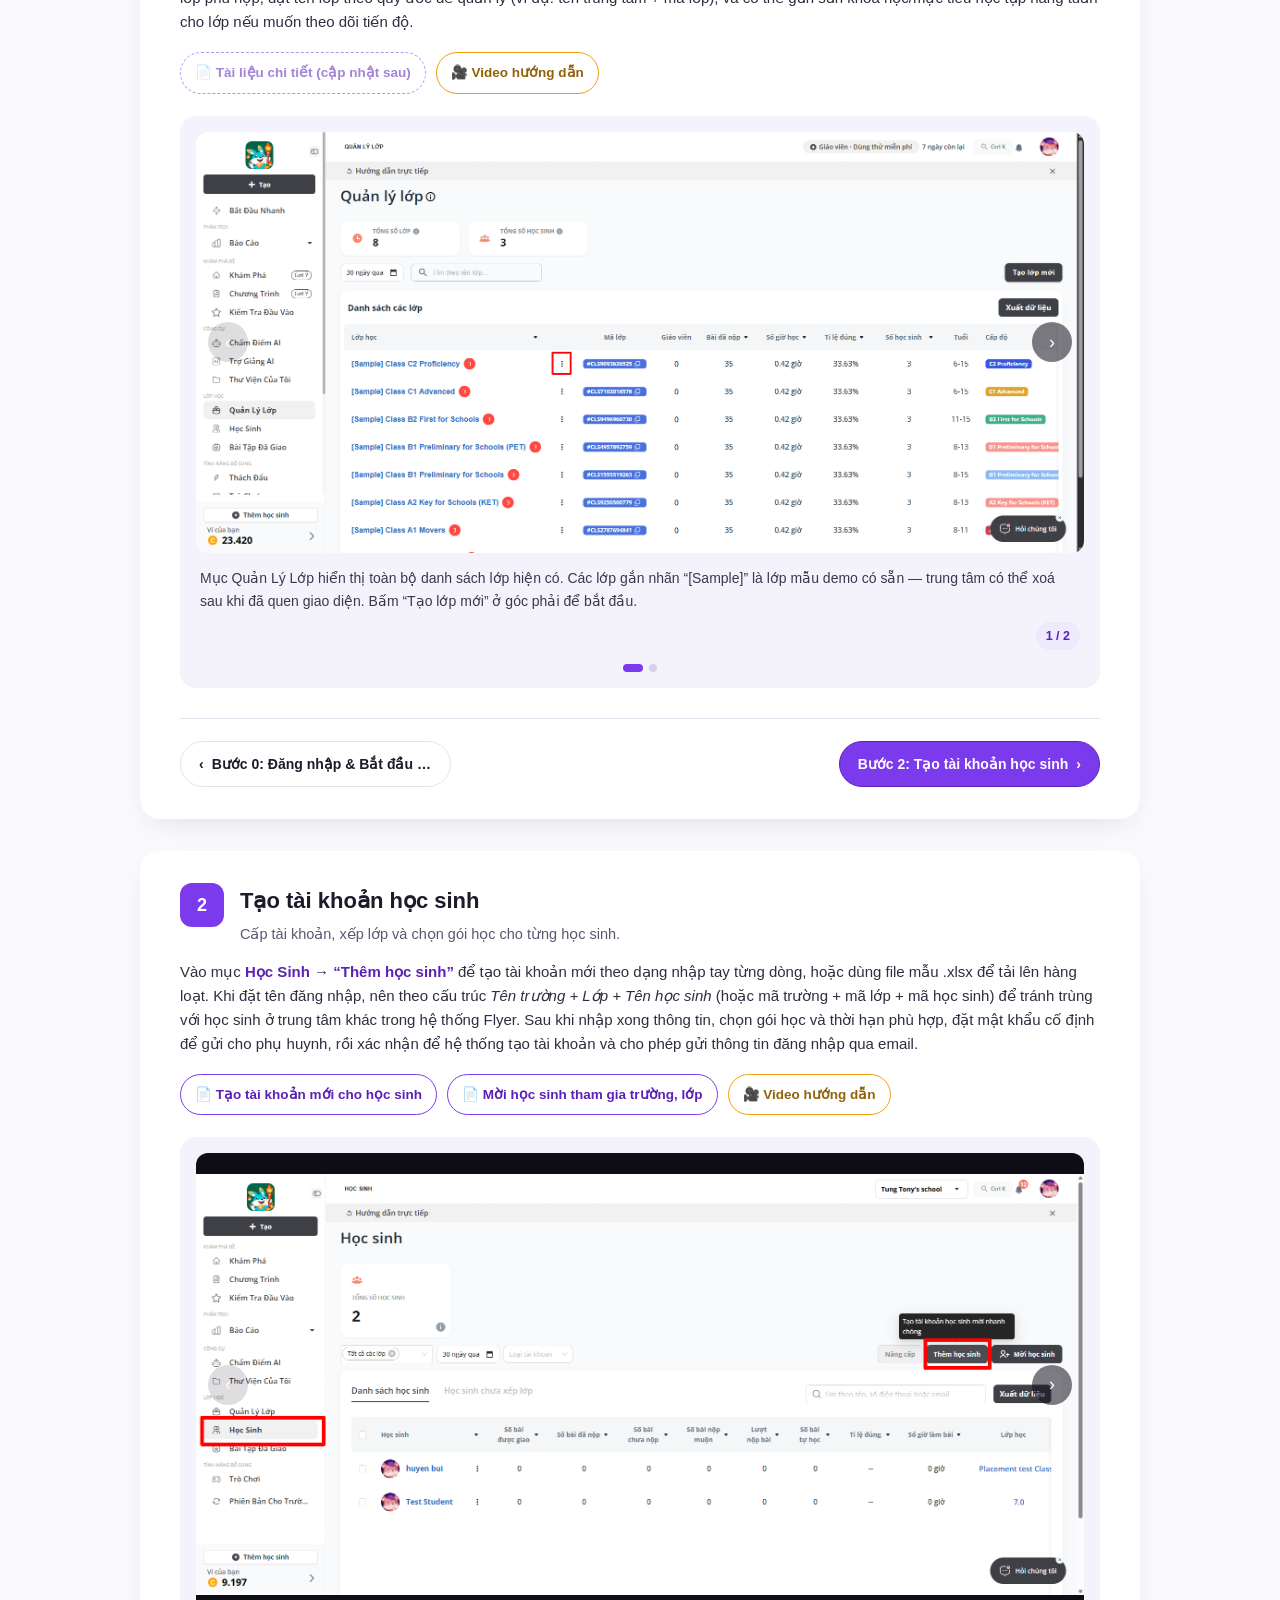
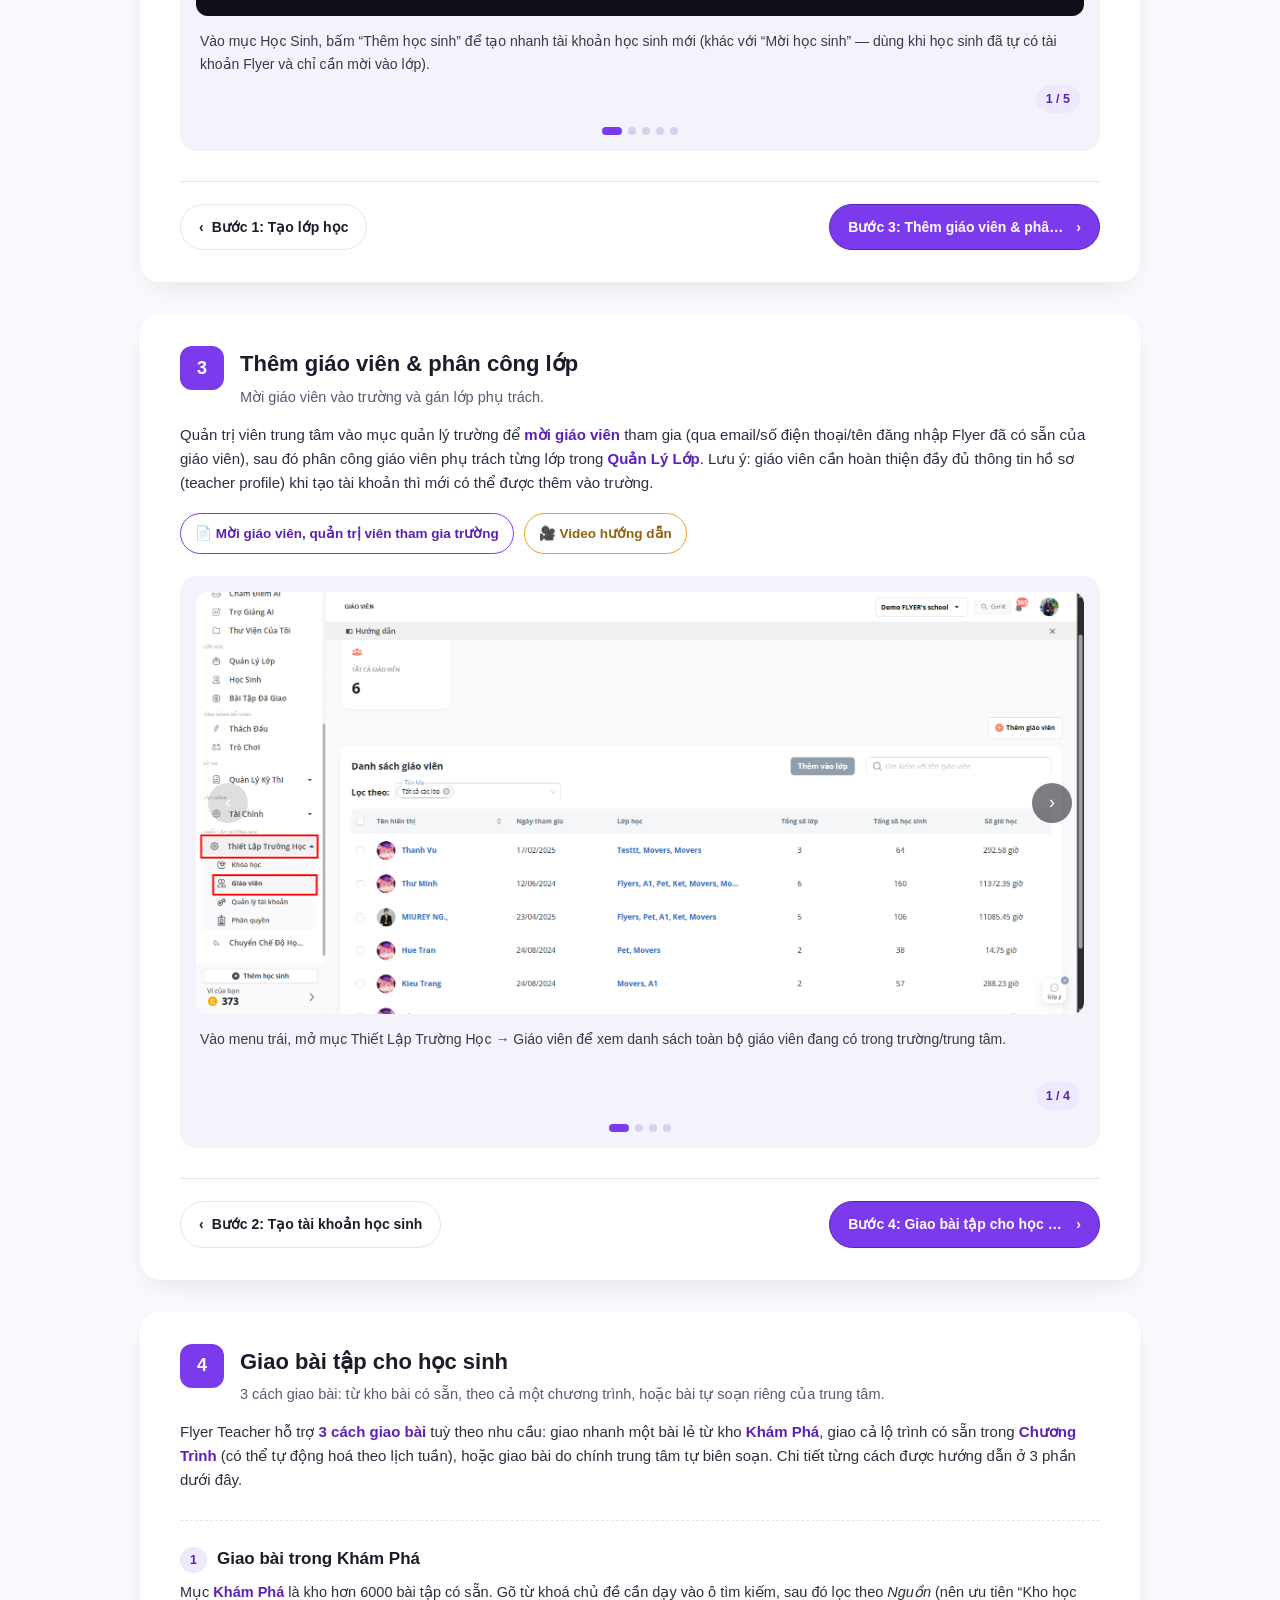
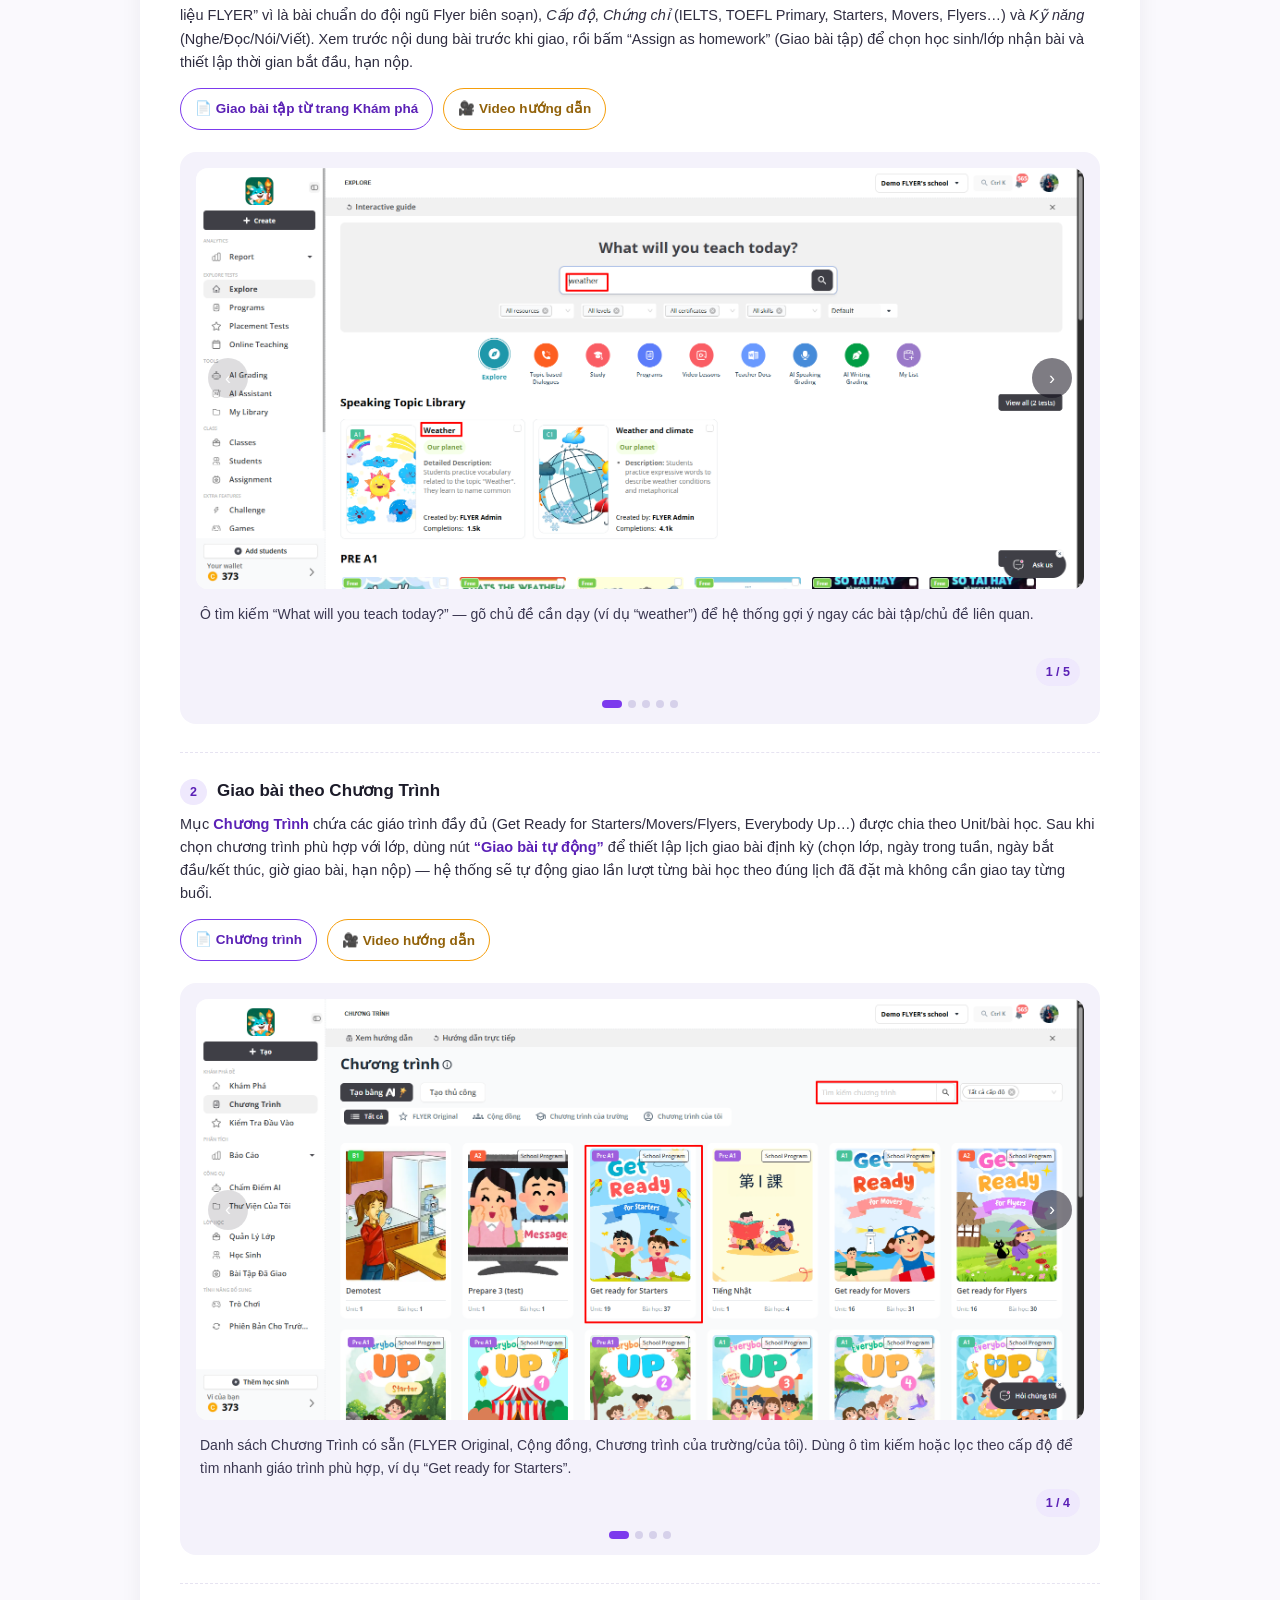
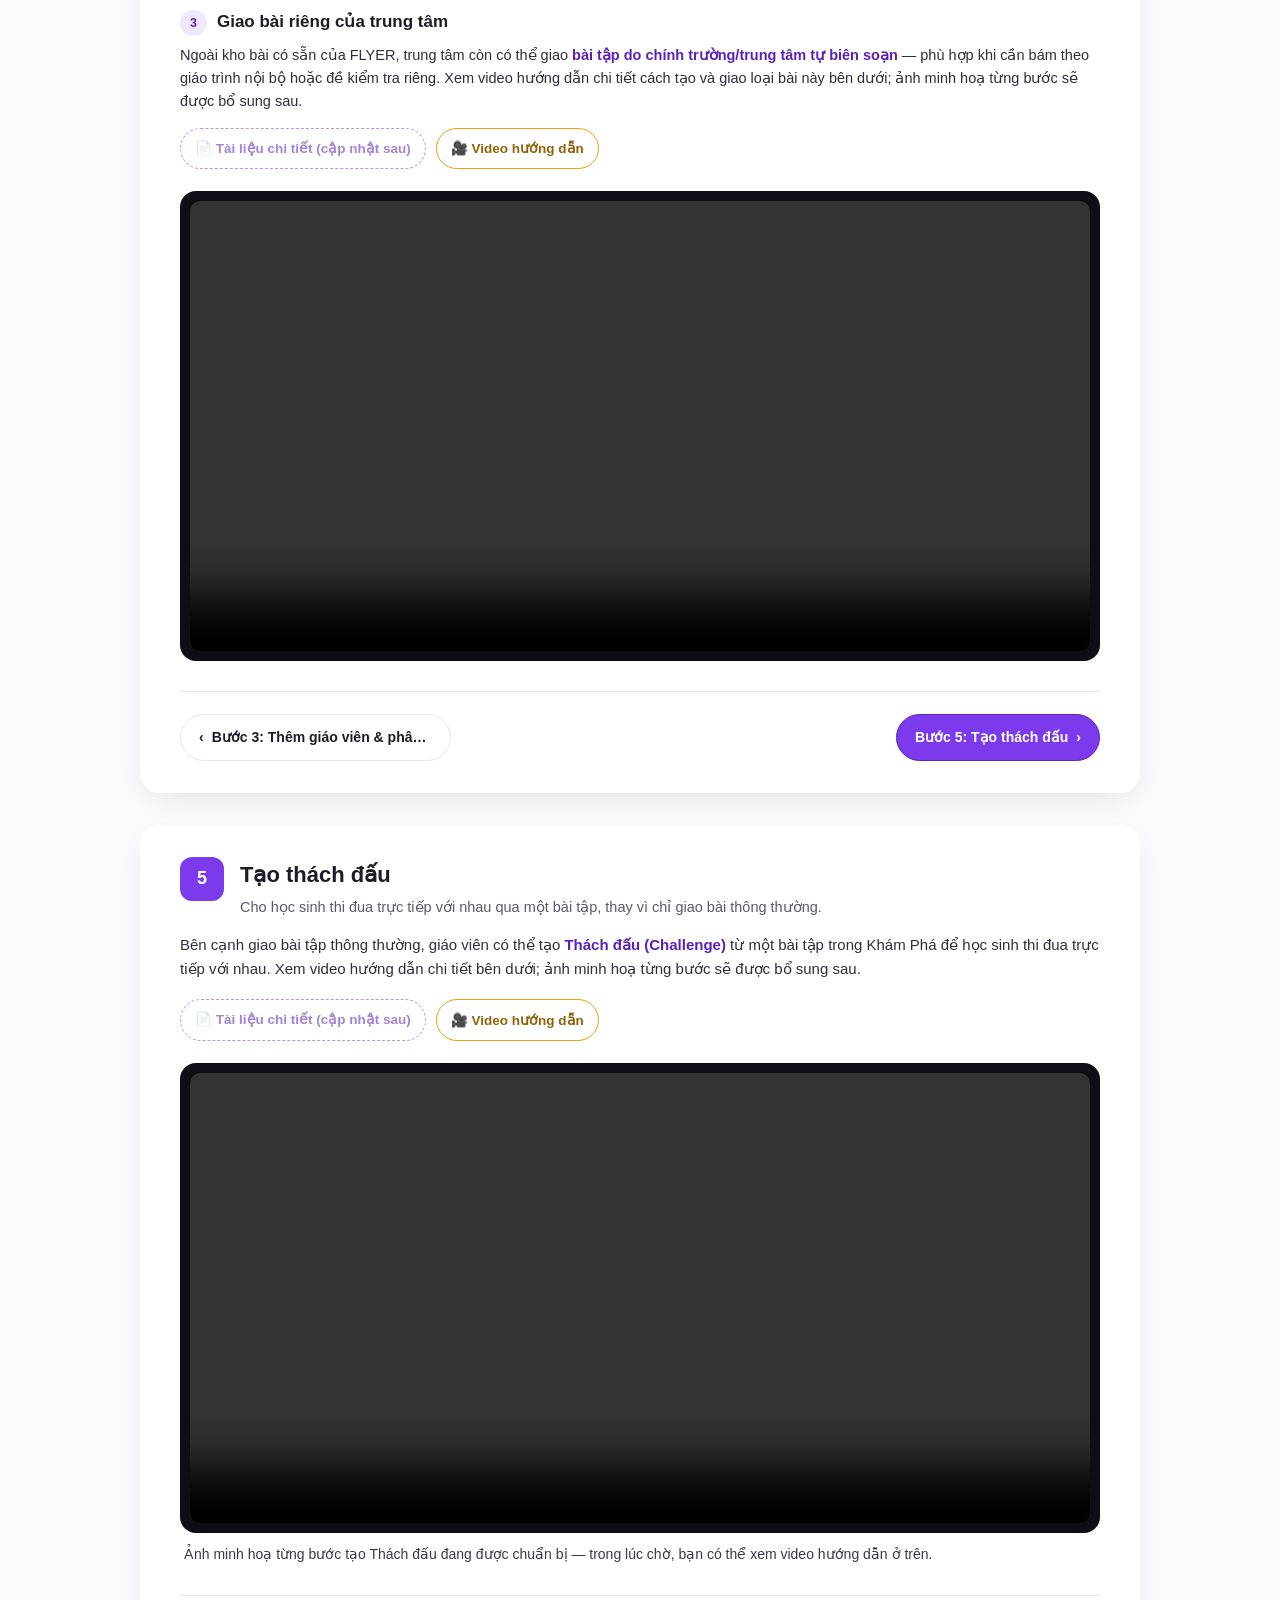
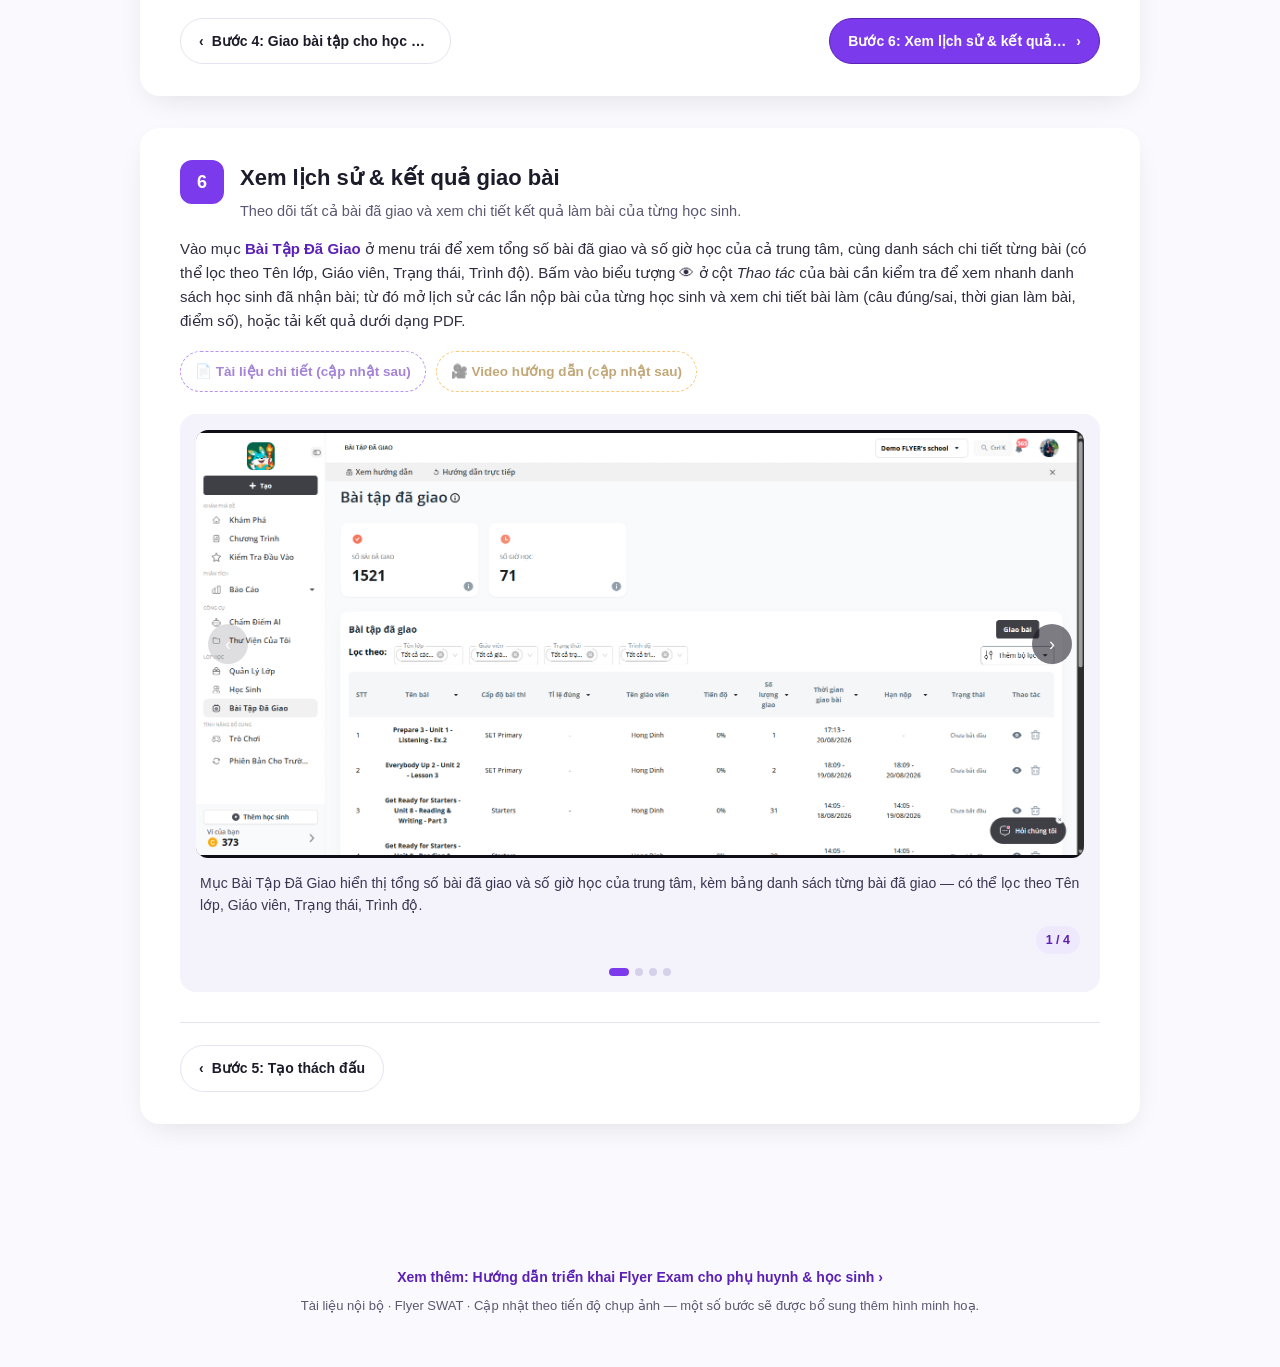
==== commit c2b0f1a8: "update logo" ====
--- a/index.html
+++ b/index.html
@@ -478,7 +478,8 @@
 </main>
 
 <footer class="site-footer">
-  Tài liệu nội bộ · Flyer SWAT · Cập nhật theo tiến độ chụp ảnh — một số bước sẽ được bổ sung thêm hình minh hoạ.
+  <a class="site-footer__link" href="flyer_exam/index.html">Xem thêm: Hướng dẫn triển khai Flyer Exam cho phụ huynh &amp; học sinh ›</a>
+  <p>Tài liệu nội bộ · Flyer SWAT · Cập nhật theo tiến độ chụp ảnh — một số bước sẽ được bổ sung thêm hình minh hoạ.</p>
 </footer>
 
 <div class="lightbox" id="lightbox">
--- a/css/style.css
+++ b/css/style.css
@@ -530,11 +530,22 @@
 
 /* ================= Component: site-footer ================= */
 .site-footer{
+  display:flex;
+  flex-direction:column;
+  align-items:center;
+  gap:8px;
   text-align:center;
   padding:30px 20px 50px;
   color:var(--ink-soft);
   font-size:13px;
 }
+.site-footer p{margin:0;}
+.site-footer__link{
+  font-weight:600;
+  font-size:14px;
+  text-decoration:none;
+}
+.site-footer__link:hover{text-decoration:underline;}
 
 @media (max-width:640px){
   .stepper__label{display:none;}
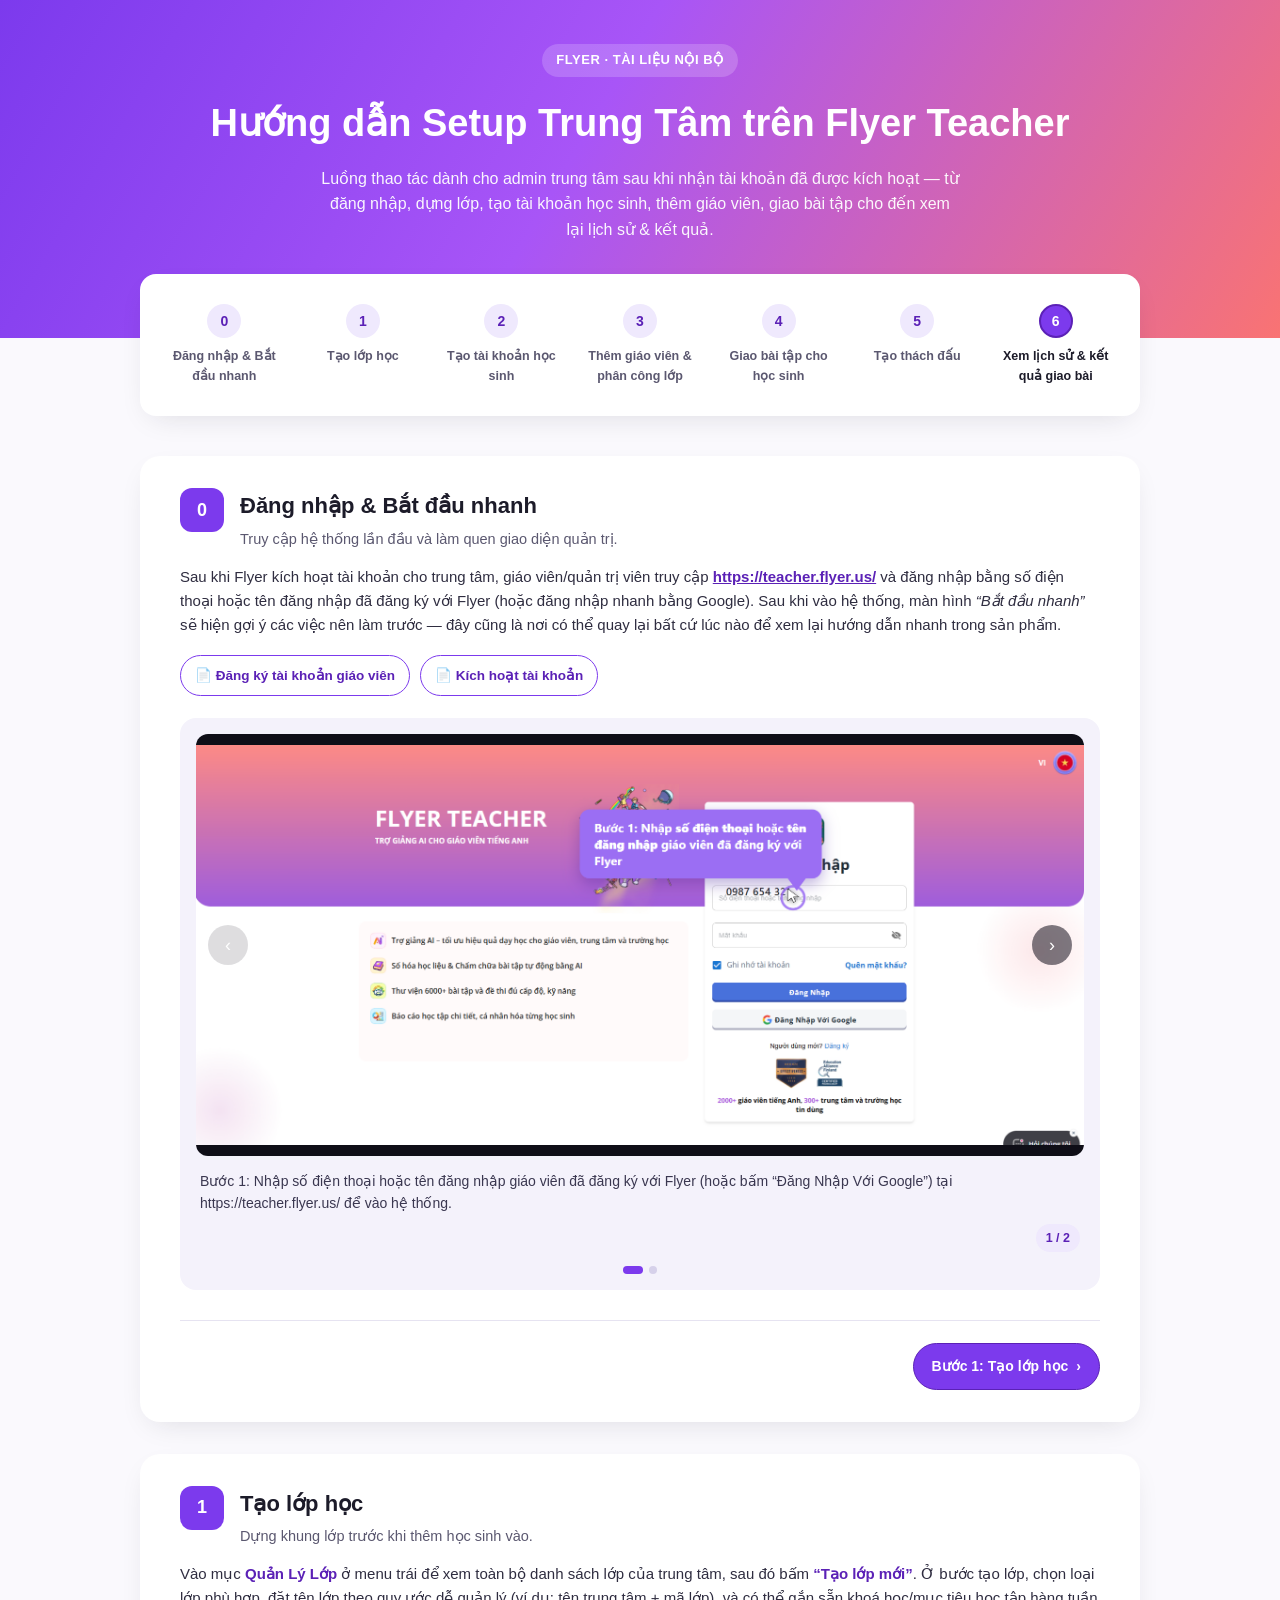
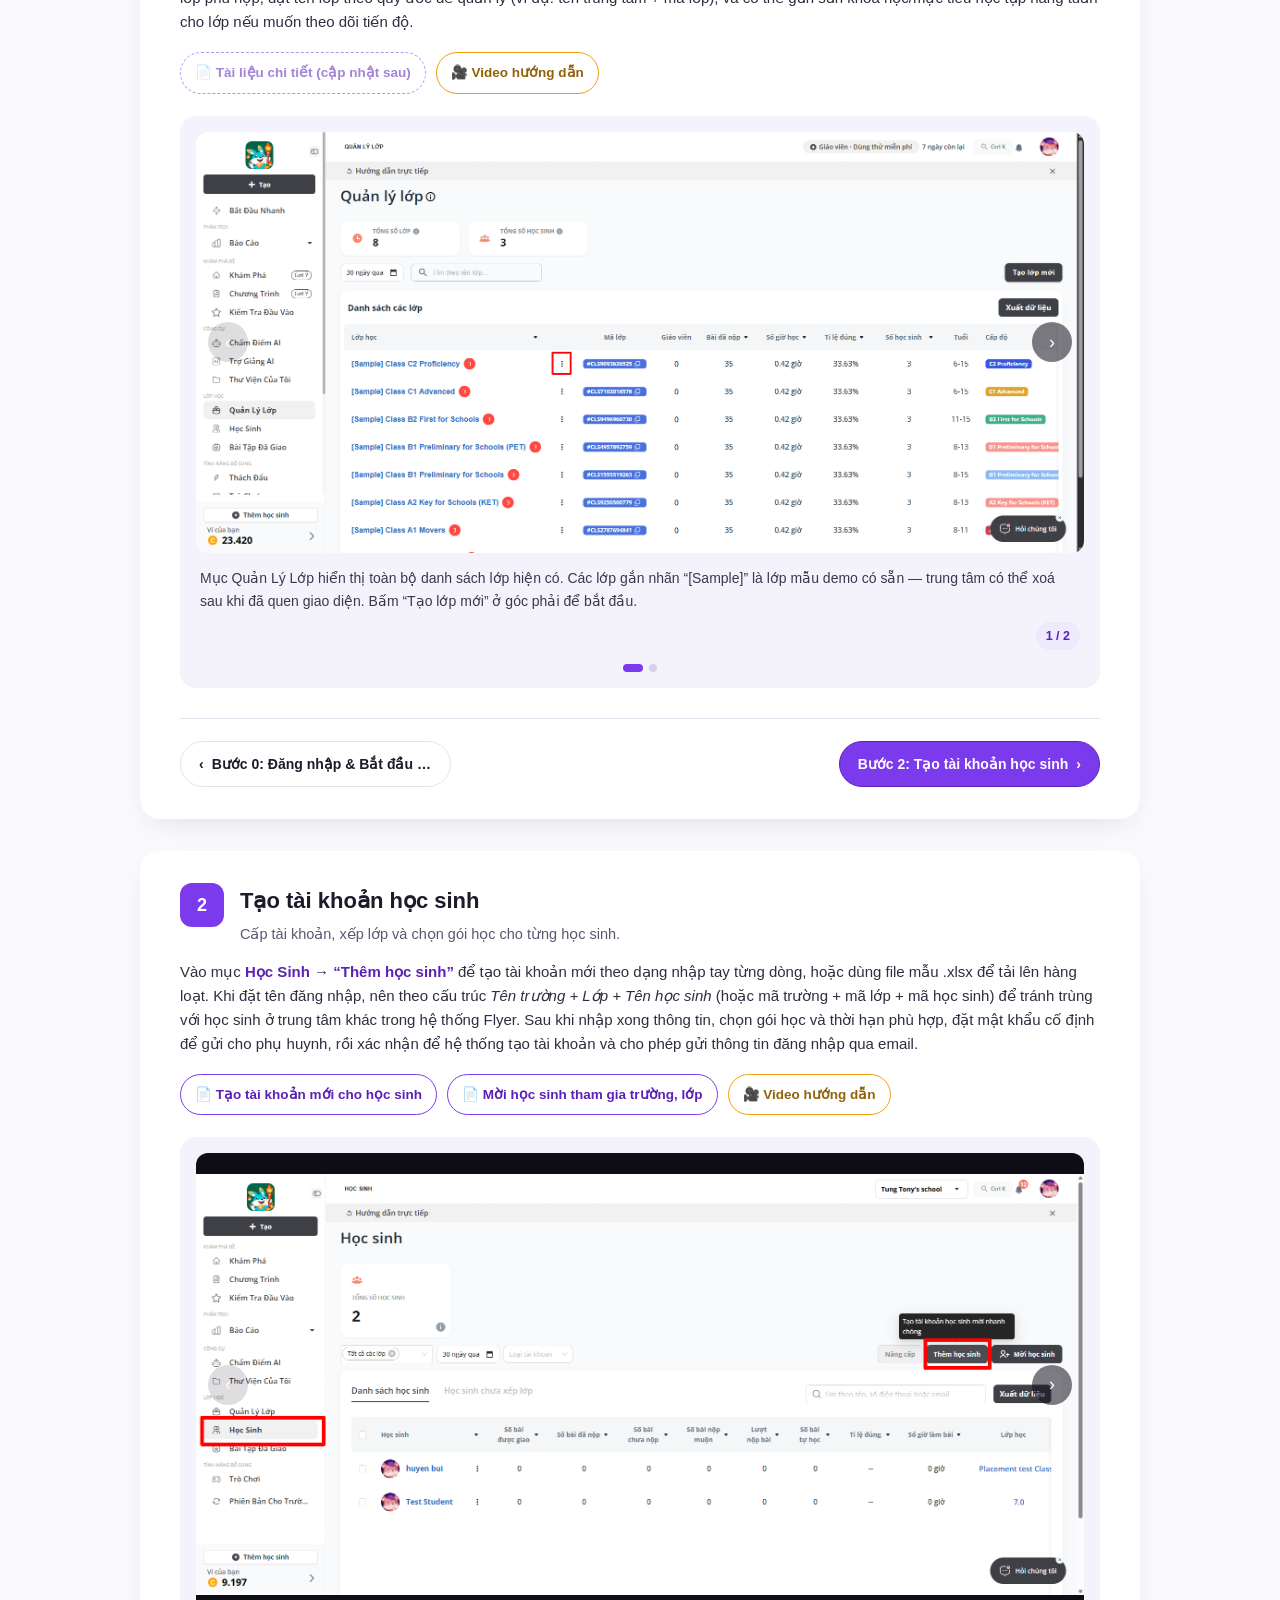
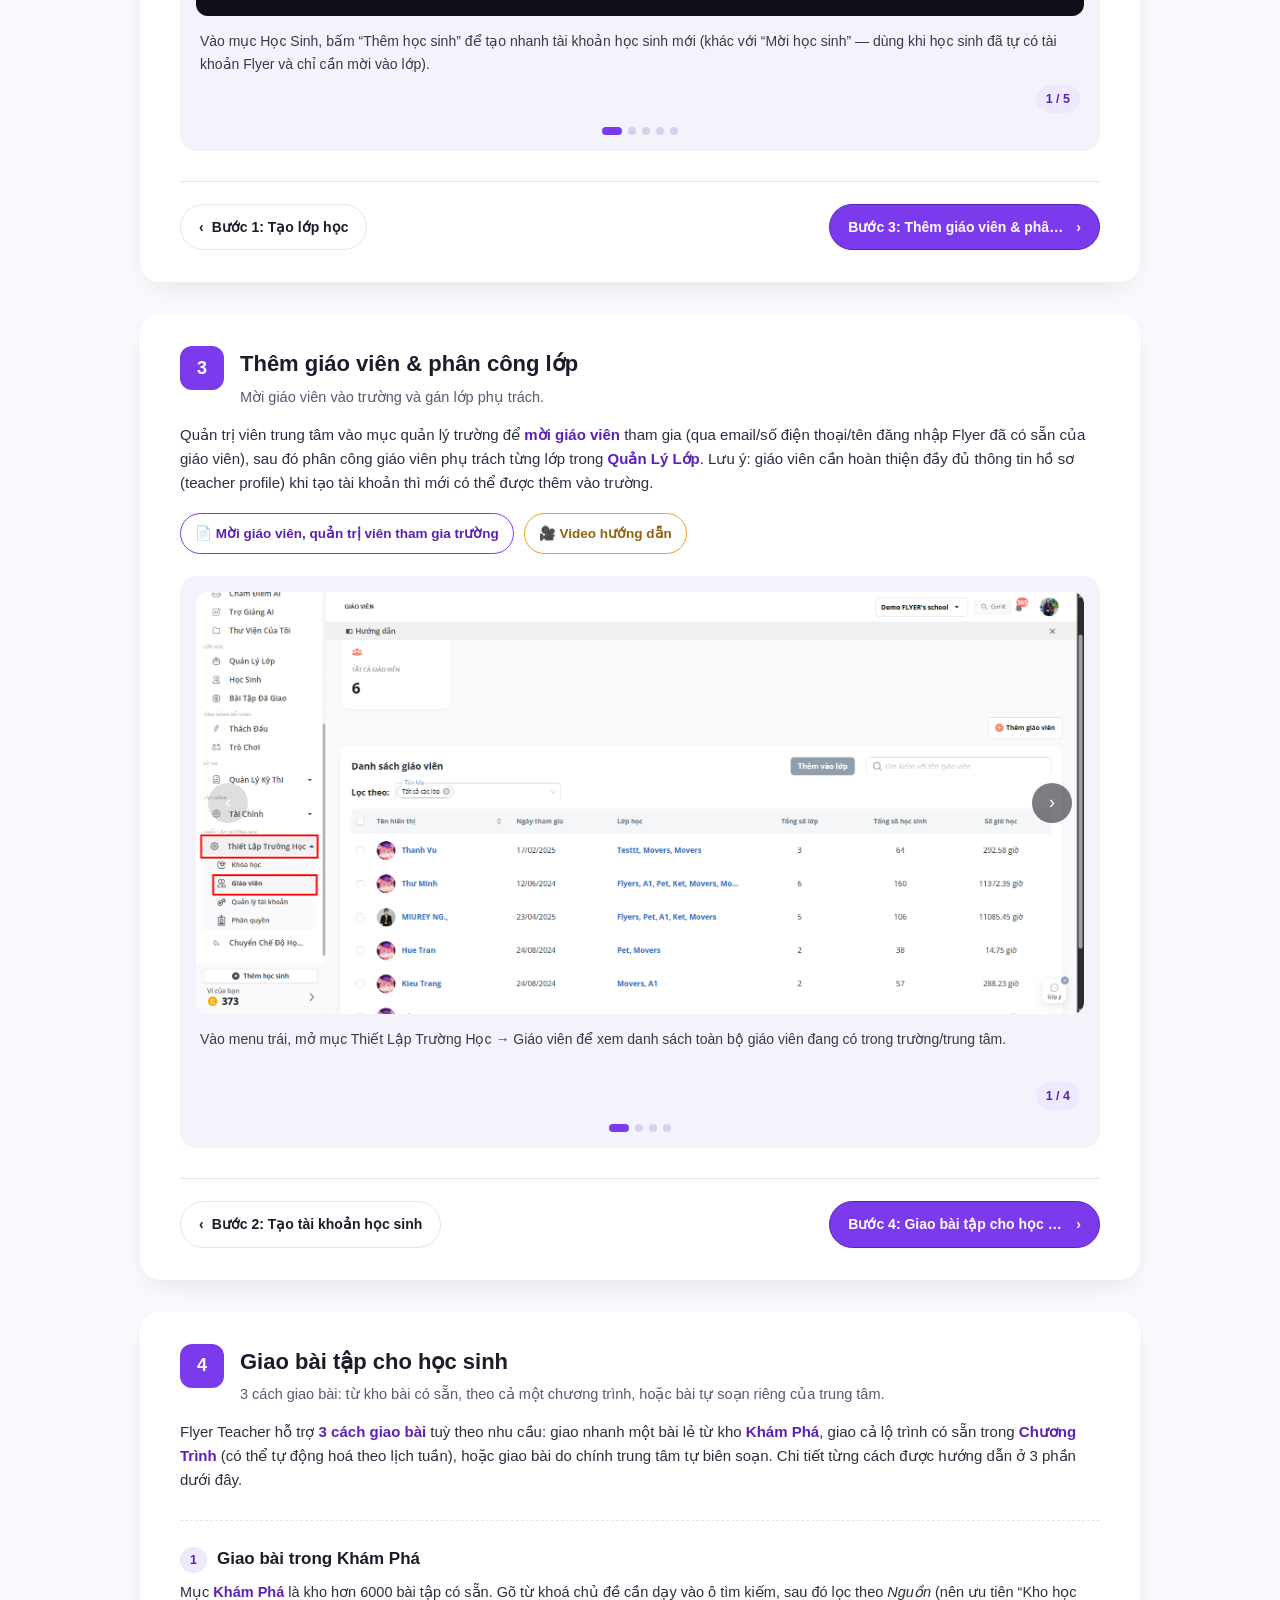
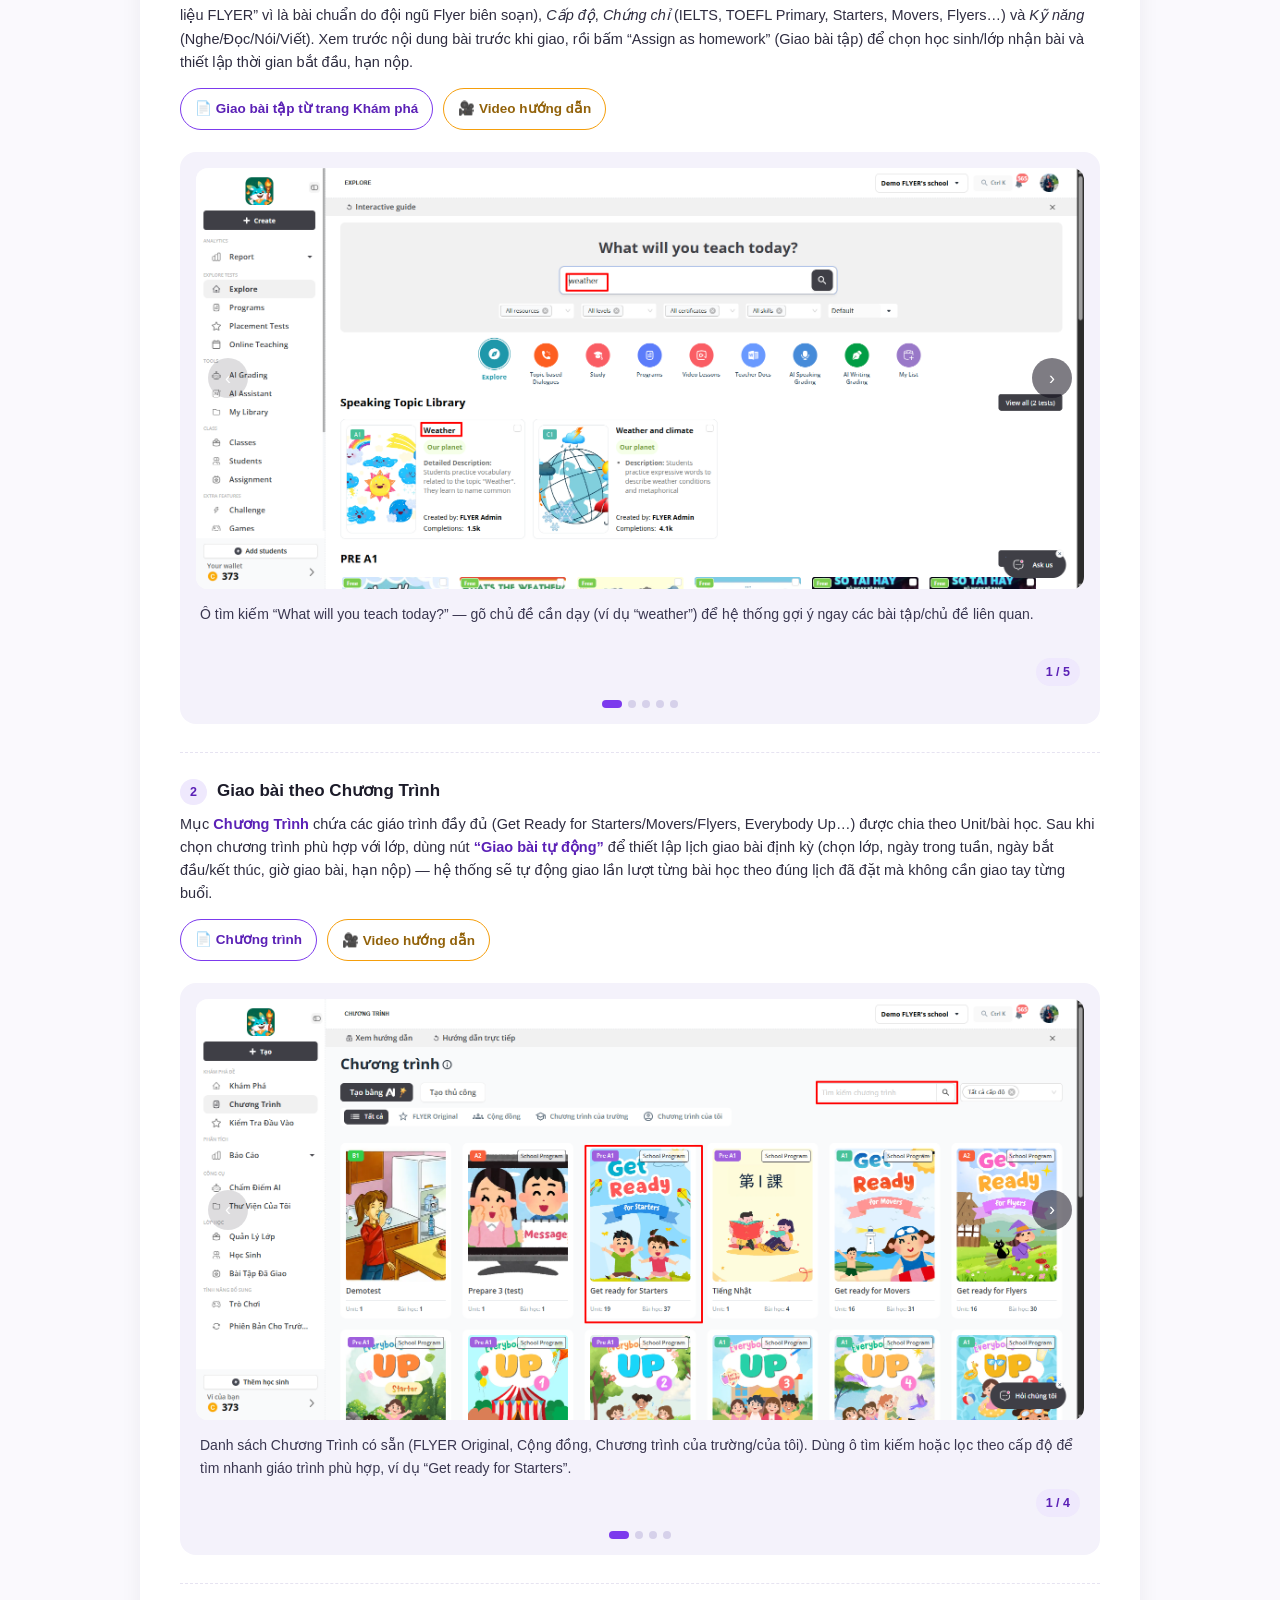
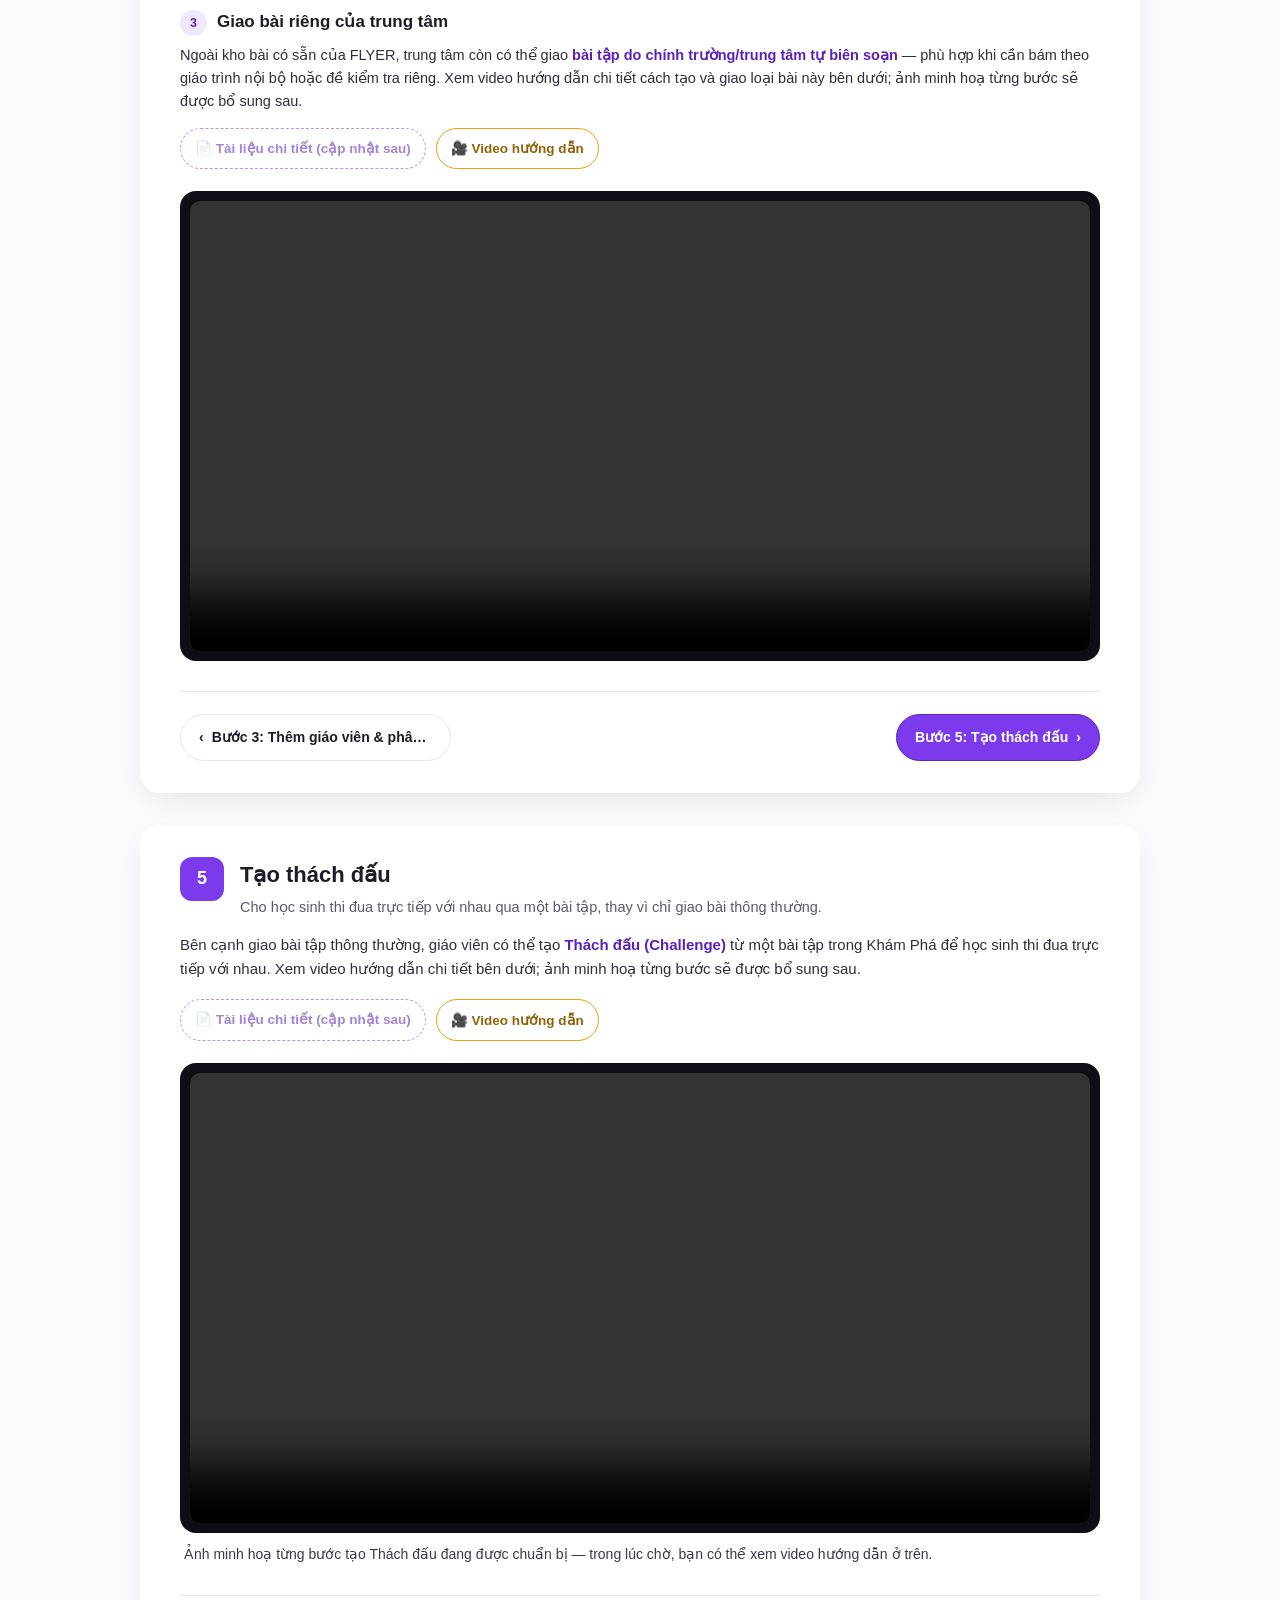
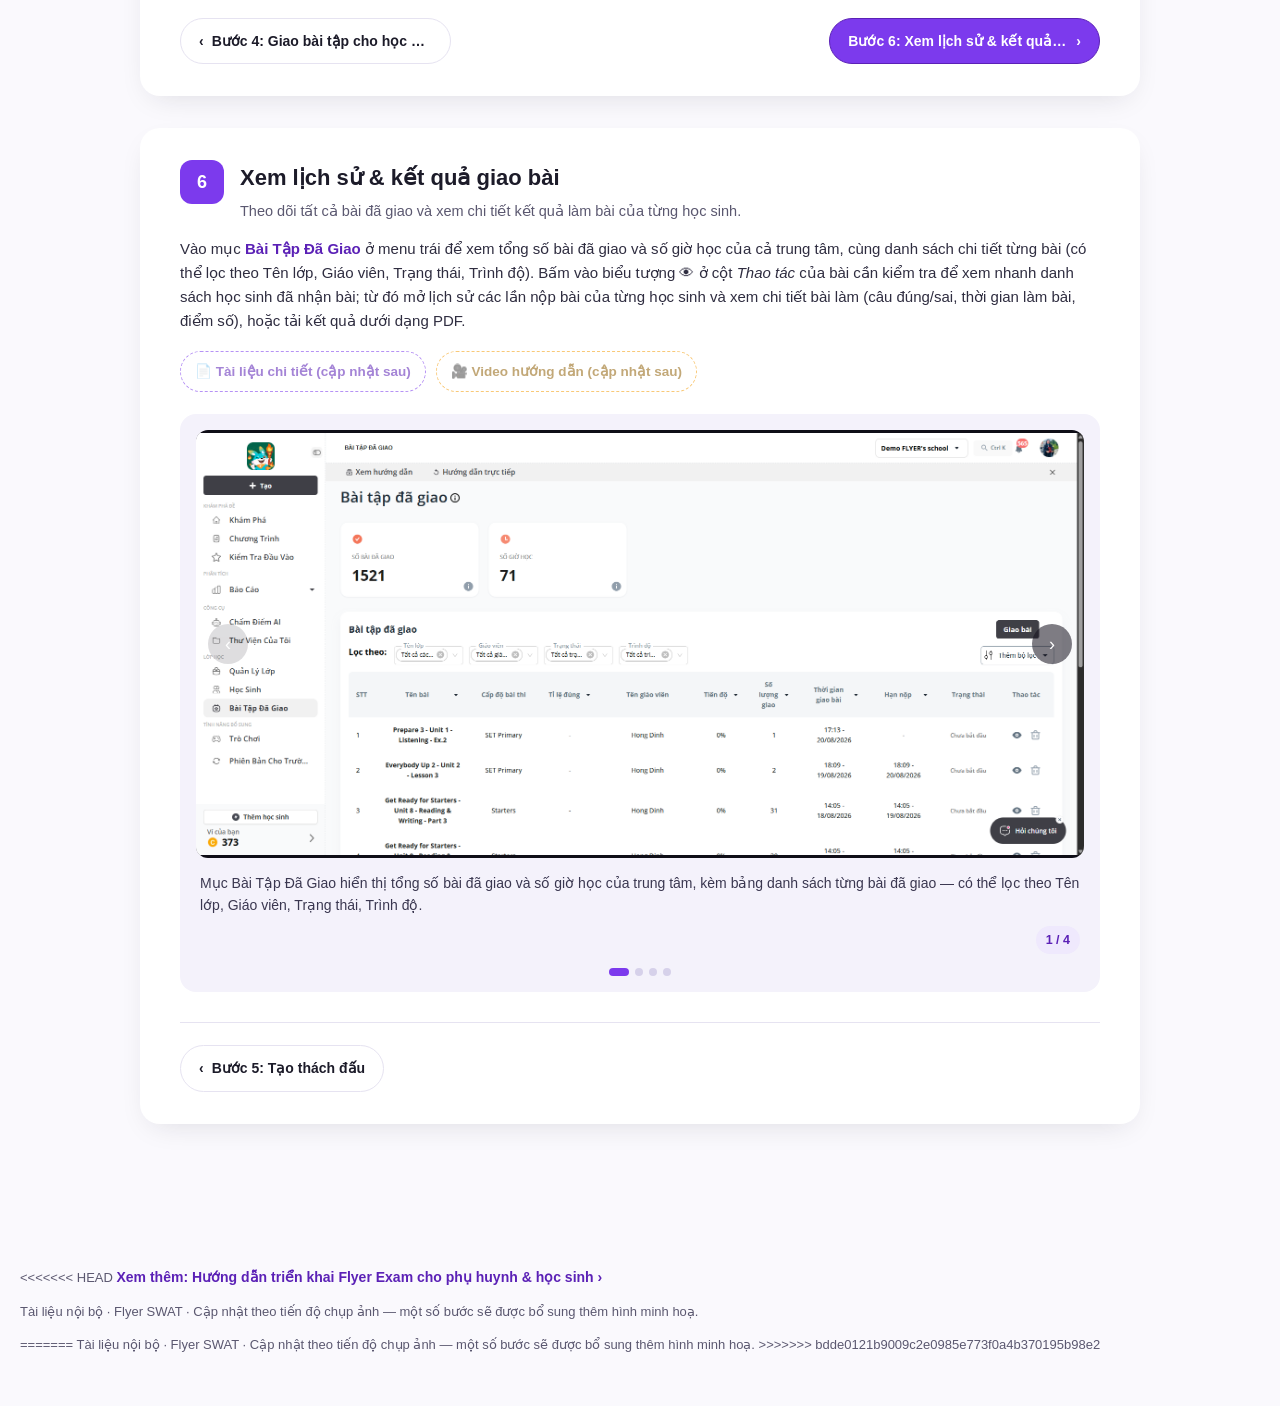
==== commit 09a8935e: "Merge branches 'main' and 'main' of github.com:huyenbt2208/flyer_doc" ====
--- a/index.html
+++ b/index.html
@@ -478,8 +478,12 @@
 </main>
 
 <footer class="site-footer">
+<<<<<<< HEAD
   <a class="site-footer__link" href="flyer_exam/index.html">Xem thêm: Hướng dẫn triển khai Flyer Exam cho phụ huynh &amp; học sinh ›</a>
   <p>Tài liệu nội bộ · Flyer SWAT · Cập nhật theo tiến độ chụp ảnh — một số bước sẽ được bổ sung thêm hình minh hoạ.</p>
+=======
+  Tài liệu nội bộ · Flyer SWAT · Cập nhật theo tiến độ chụp ảnh — một số bước sẽ được bổ sung thêm hình minh hoạ.
+>>>>>>> bdde0121b9009c2e0985e773f0a4b370195b98e2
 </footer>
 
 <div class="lightbox" id="lightbox">
--- a/css/style.css
+++ b/css/style.css
@@ -530,15 +530,19 @@
 
 /* ================= Component: site-footer ================= */
 .site-footer{
+<<<<<<< HEAD
   display:flex;
   flex-direction:column;
   align-items:center;
   gap:8px;
+=======
+>>>>>>> bdde0121b9009c2e0985e773f0a4b370195b98e2
   text-align:center;
   padding:30px 20px 50px;
   color:var(--ink-soft);
   font-size:13px;
 }
+<<<<<<< HEAD
 .site-footer p{margin:0;}
 .site-footer__link{
   font-weight:600;
@@ -546,6 +550,8 @@
   text-decoration:none;
 }
 .site-footer__link:hover{text-decoration:underline;}
+=======
+>>>>>>> bdde0121b9009c2e0985e773f0a4b370195b98e2
 
 @media (max-width:640px){
   .stepper__label{display:none;}
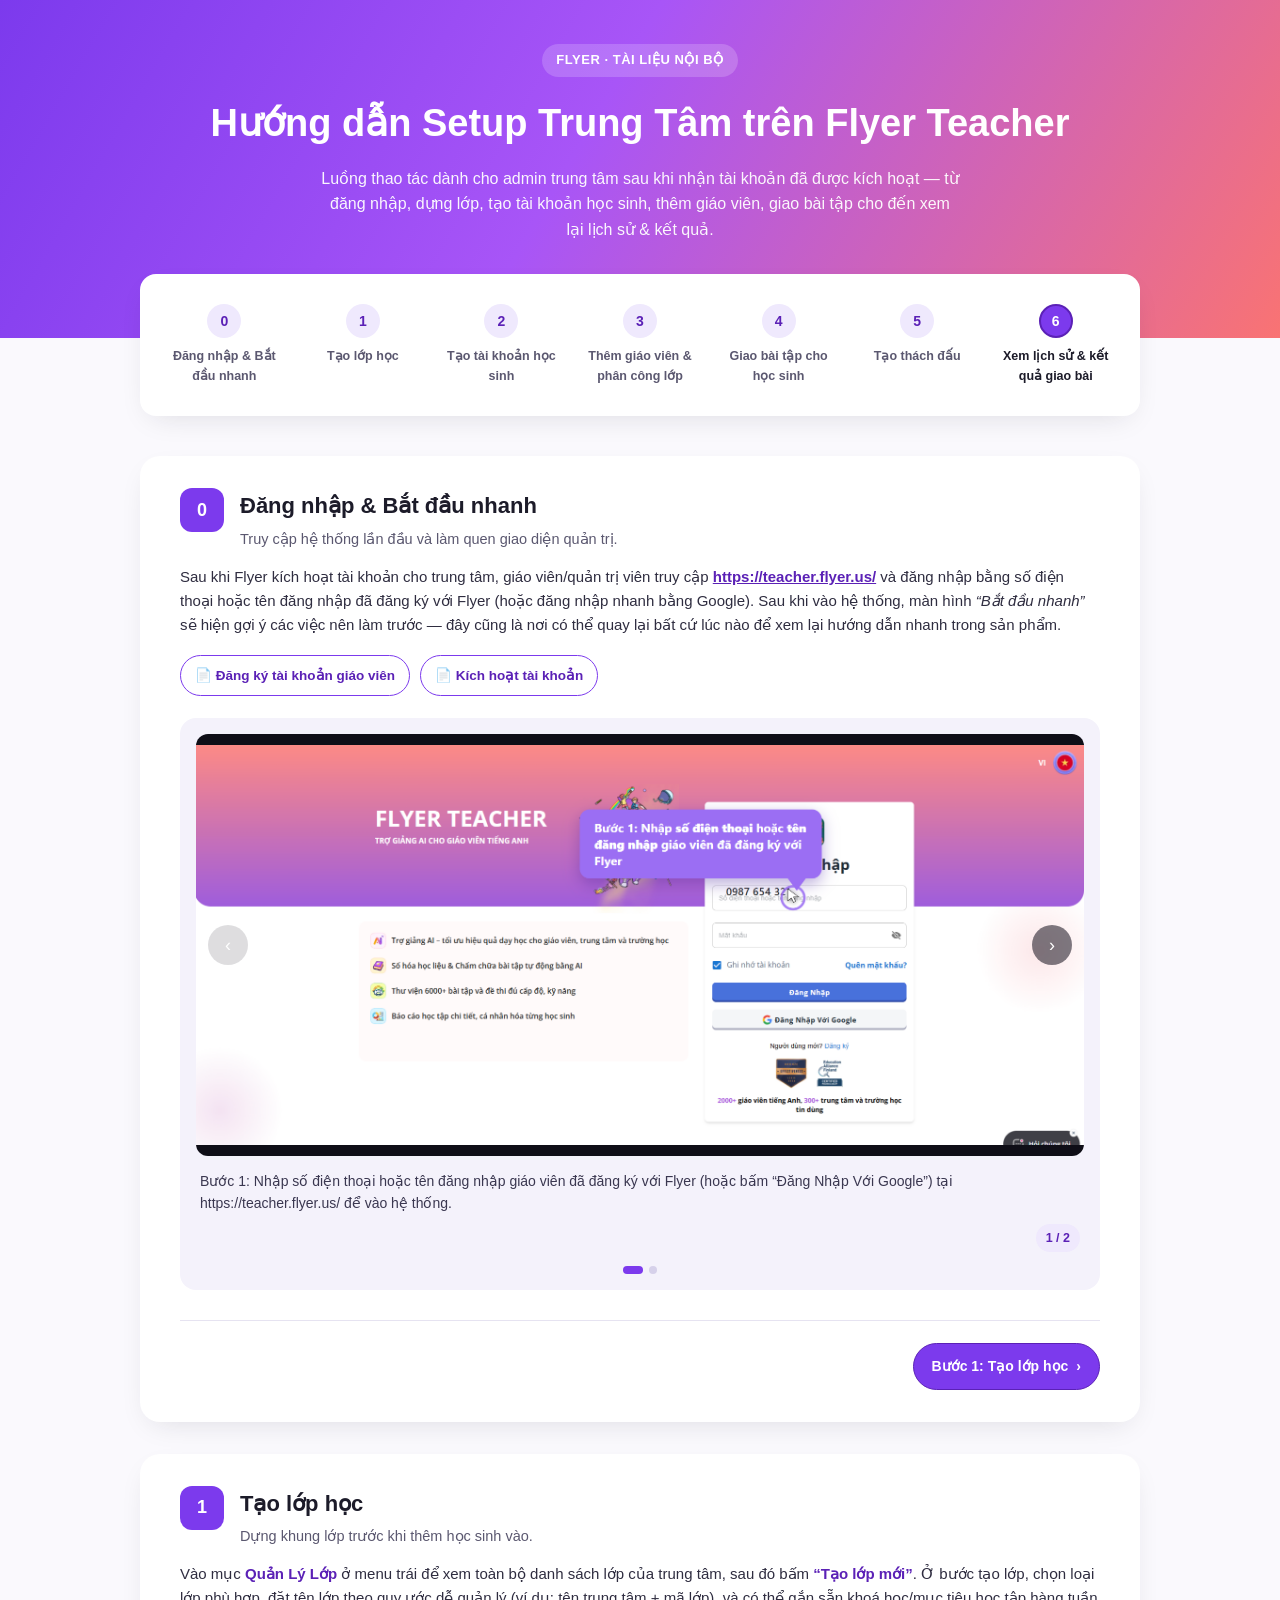
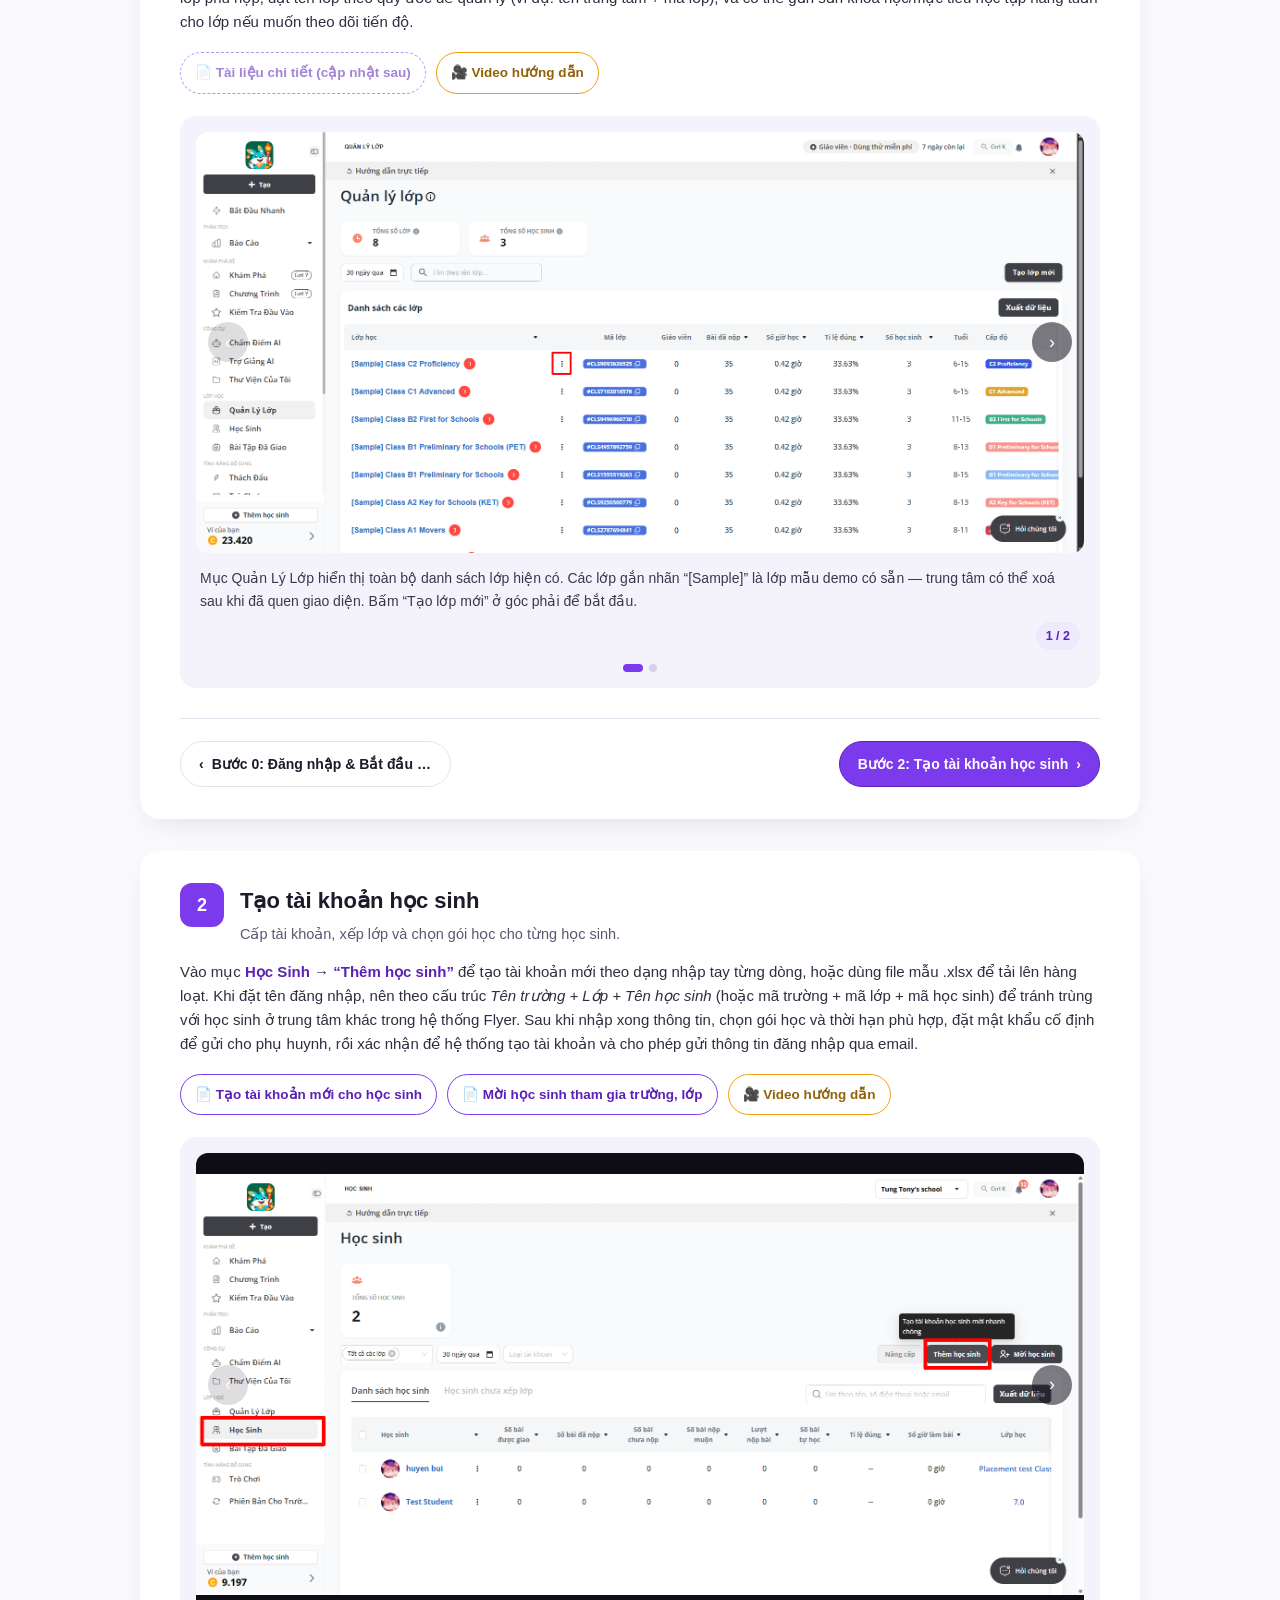
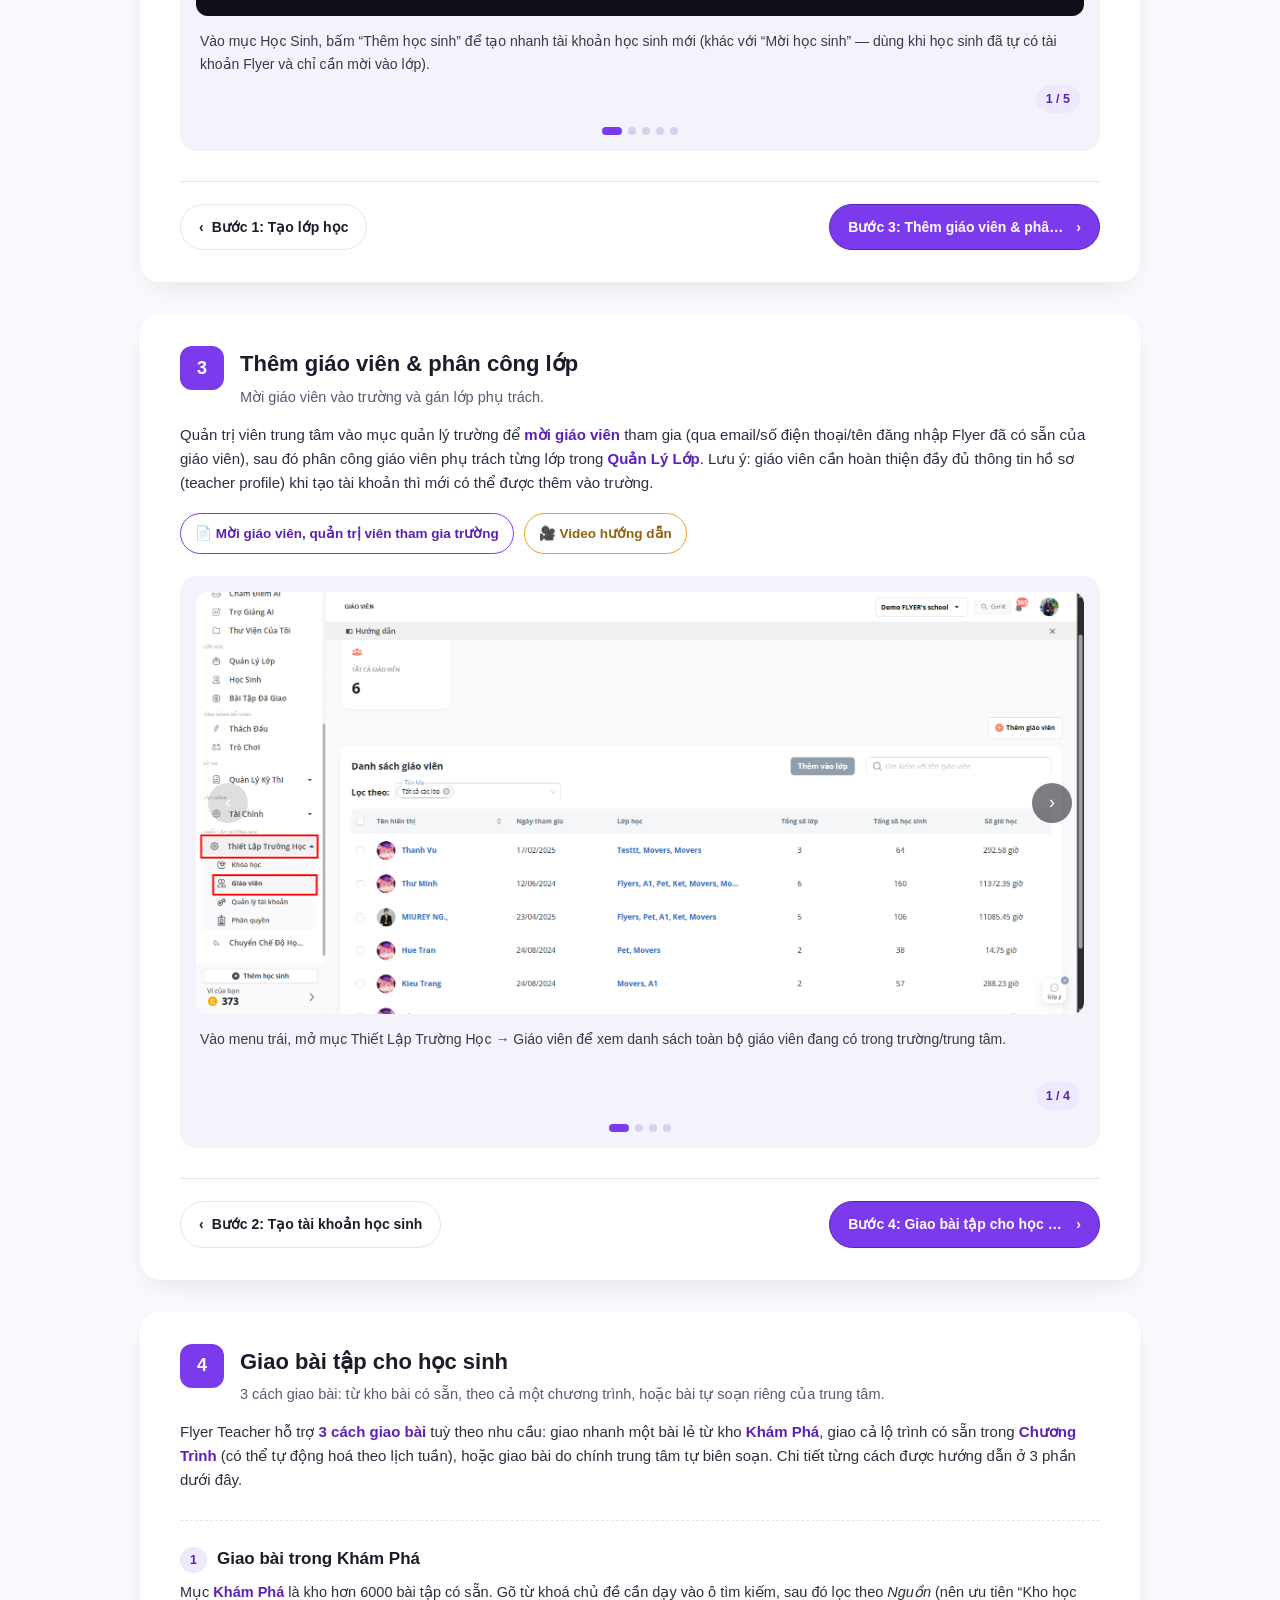
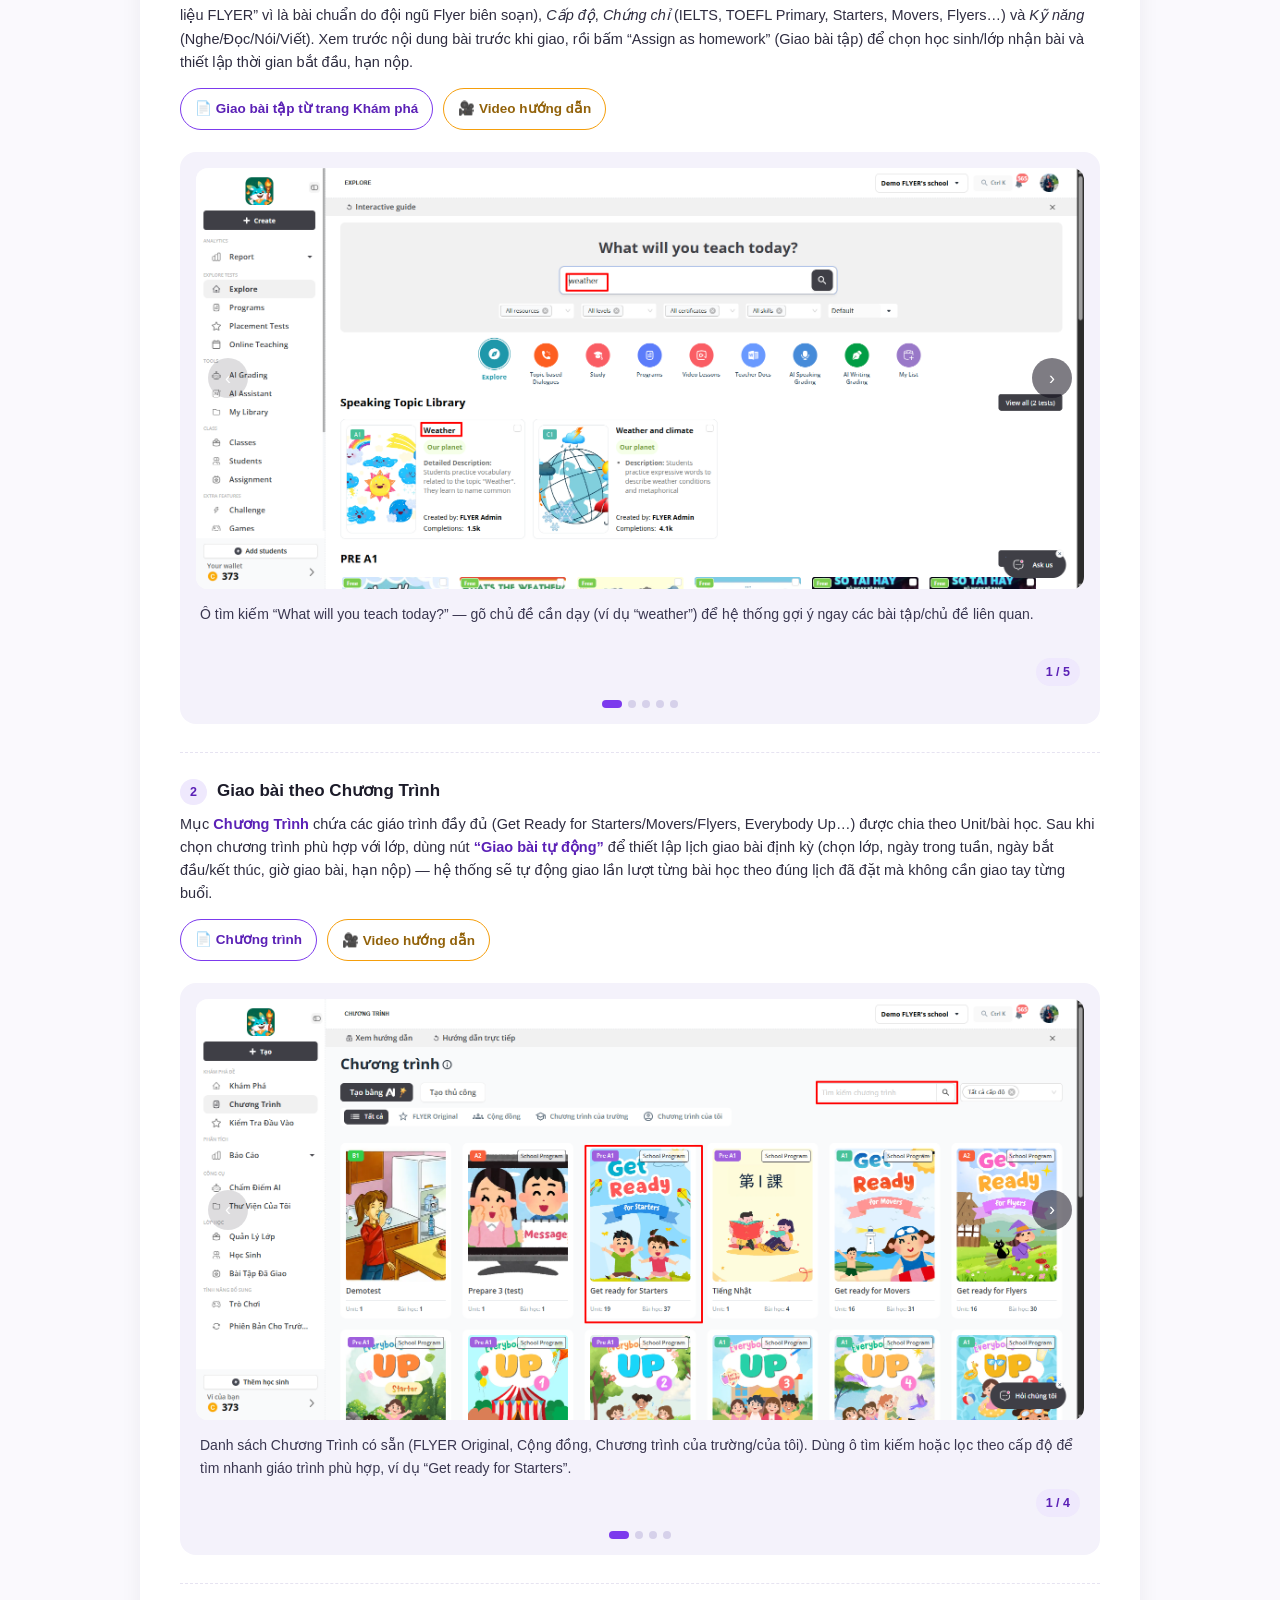
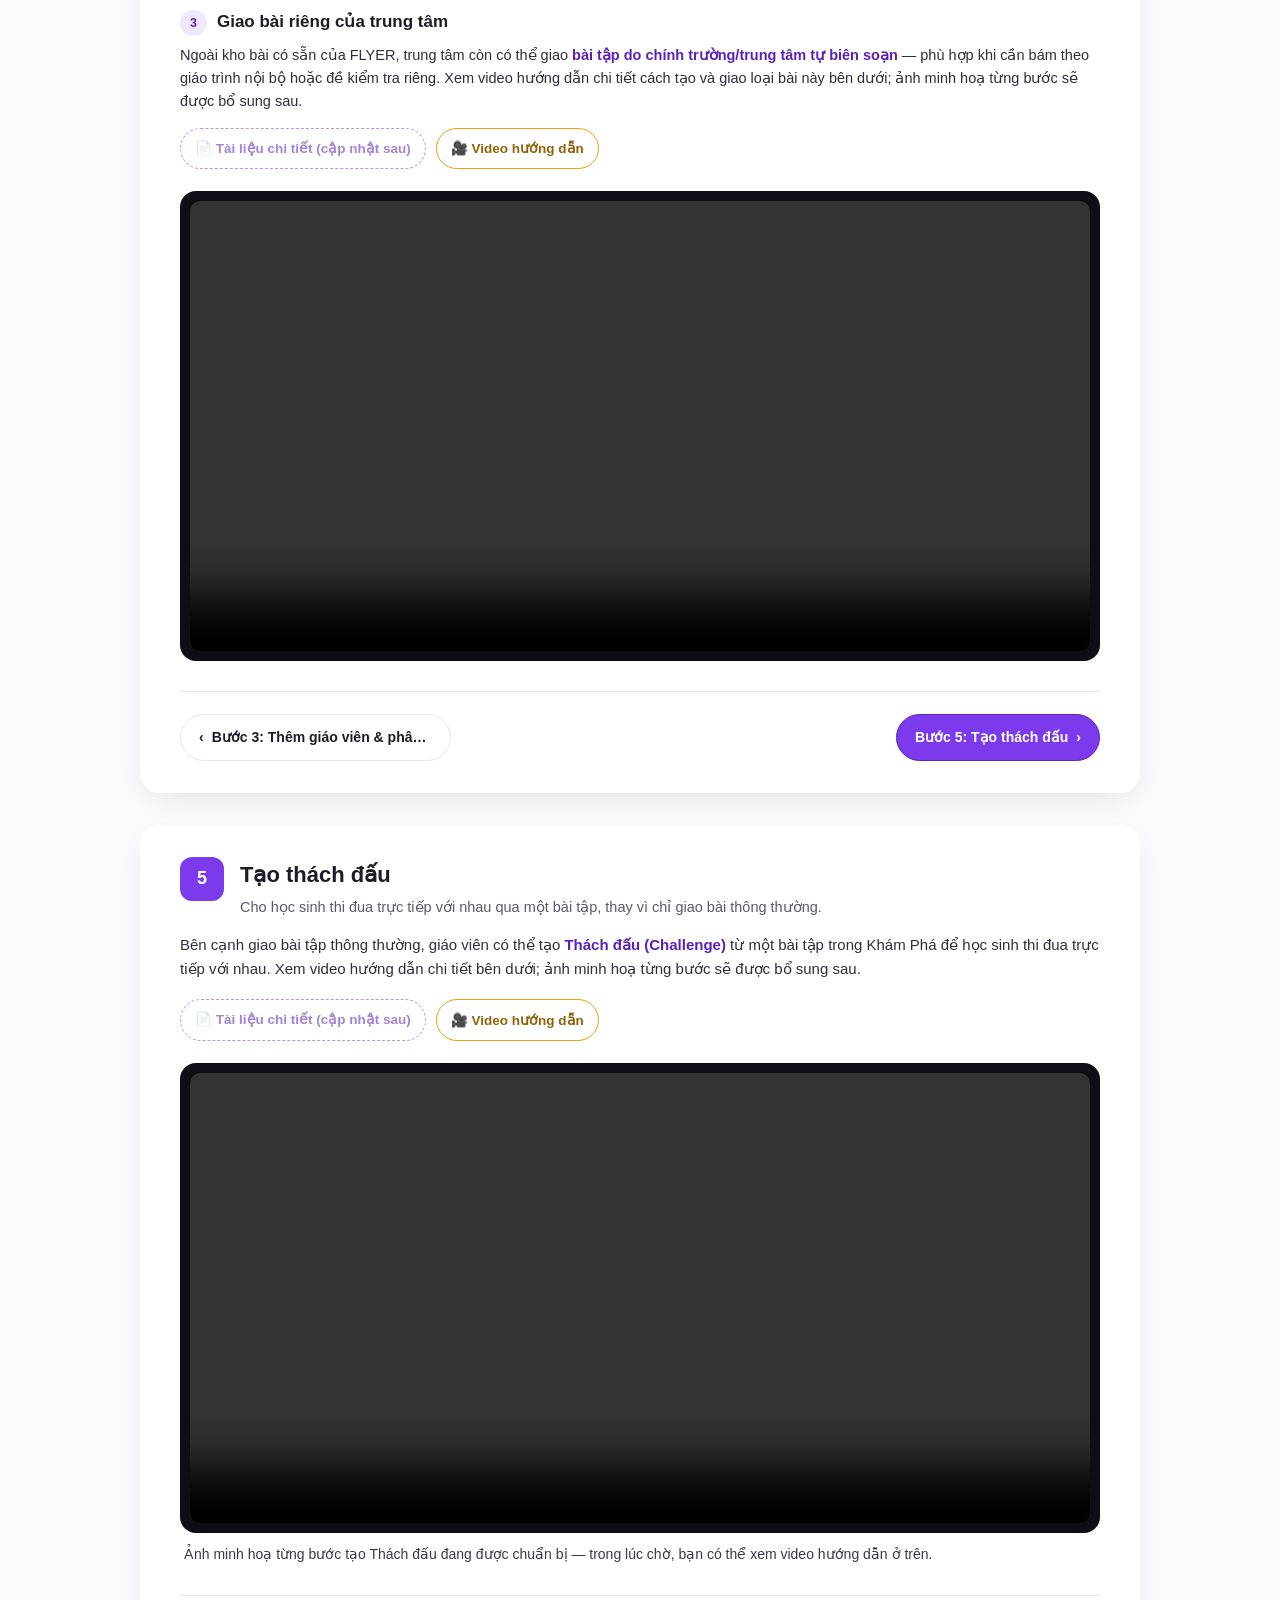
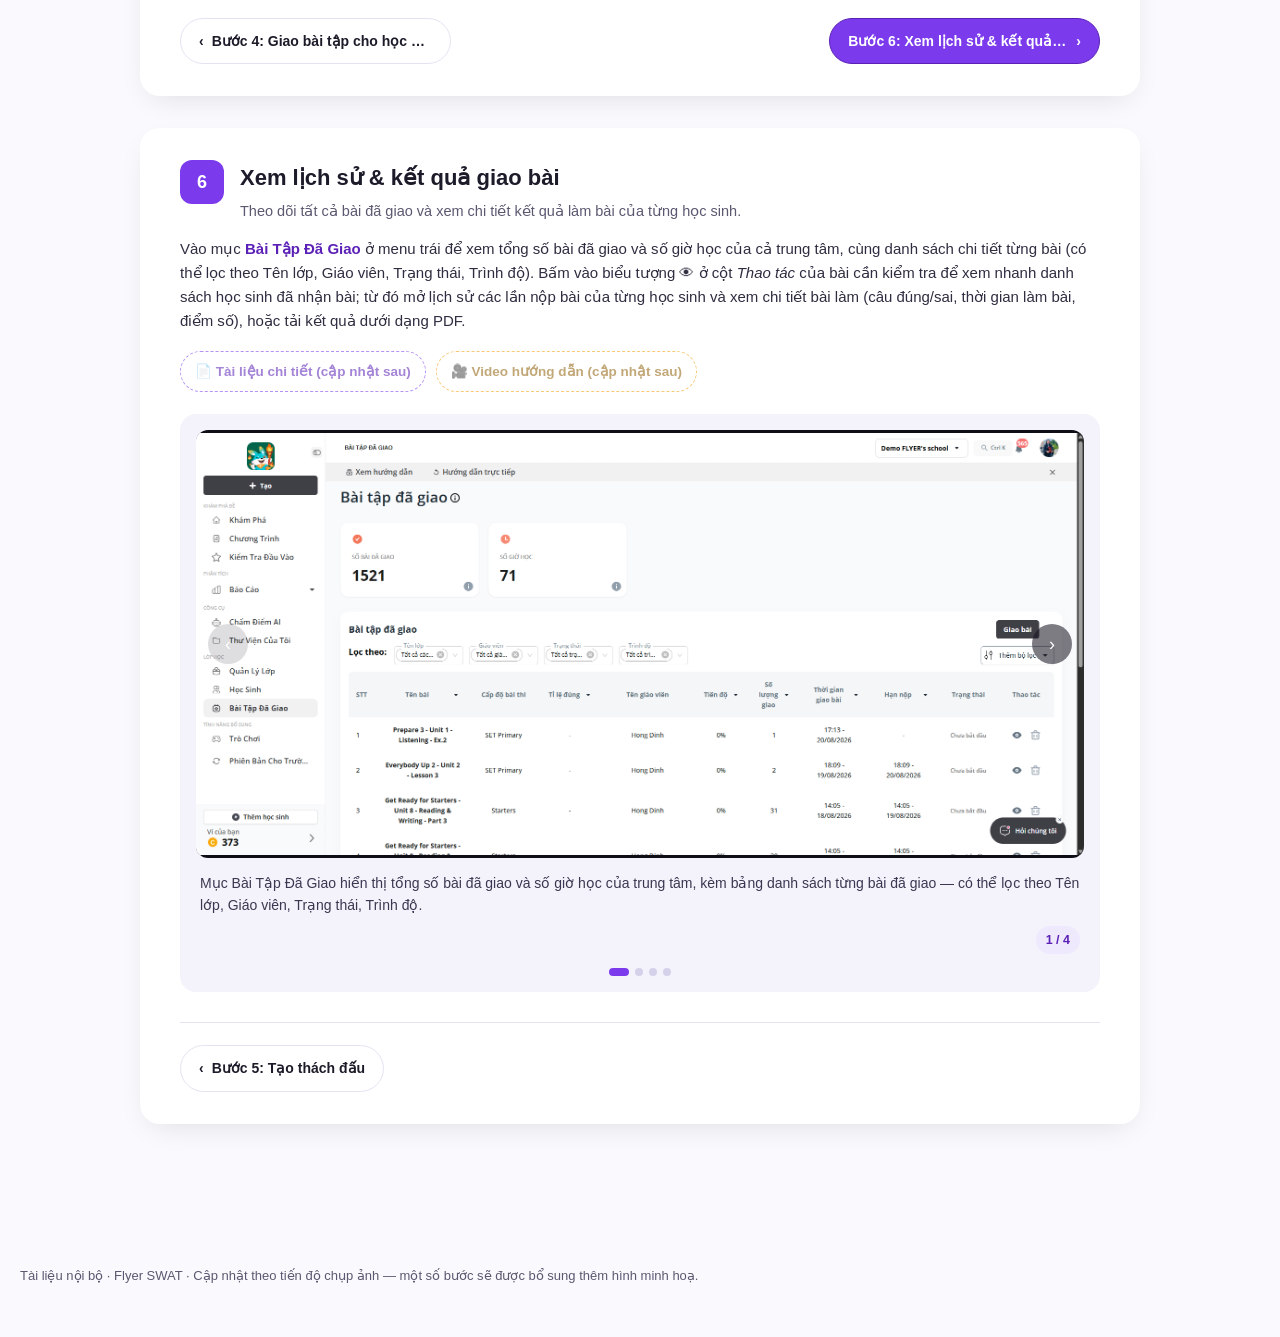
==== commit b574cc7a: "update link" ====
--- a/index.html
+++ b/index.html
@@ -478,12 +478,7 @@
 </main>
 
 <footer class="site-footer">
-<<<<<<< HEAD
-  <a class="site-footer__link" href="flyer_exam/index.html">Xem thêm: Hướng dẫn triển khai Flyer Exam cho phụ huynh &amp; học sinh ›</a>
-  <p>Tài liệu nội bộ · Flyer SWAT · Cập nhật theo tiến độ chụp ảnh — một số bước sẽ được bổ sung thêm hình minh hoạ.</p>
-=======
   Tài liệu nội bộ · Flyer SWAT · Cập nhật theo tiến độ chụp ảnh — một số bước sẽ được bổ sung thêm hình minh hoạ.
->>>>>>> bdde0121b9009c2e0985e773f0a4b370195b98e2
 </footer>
 
 <div class="lightbox" id="lightbox">
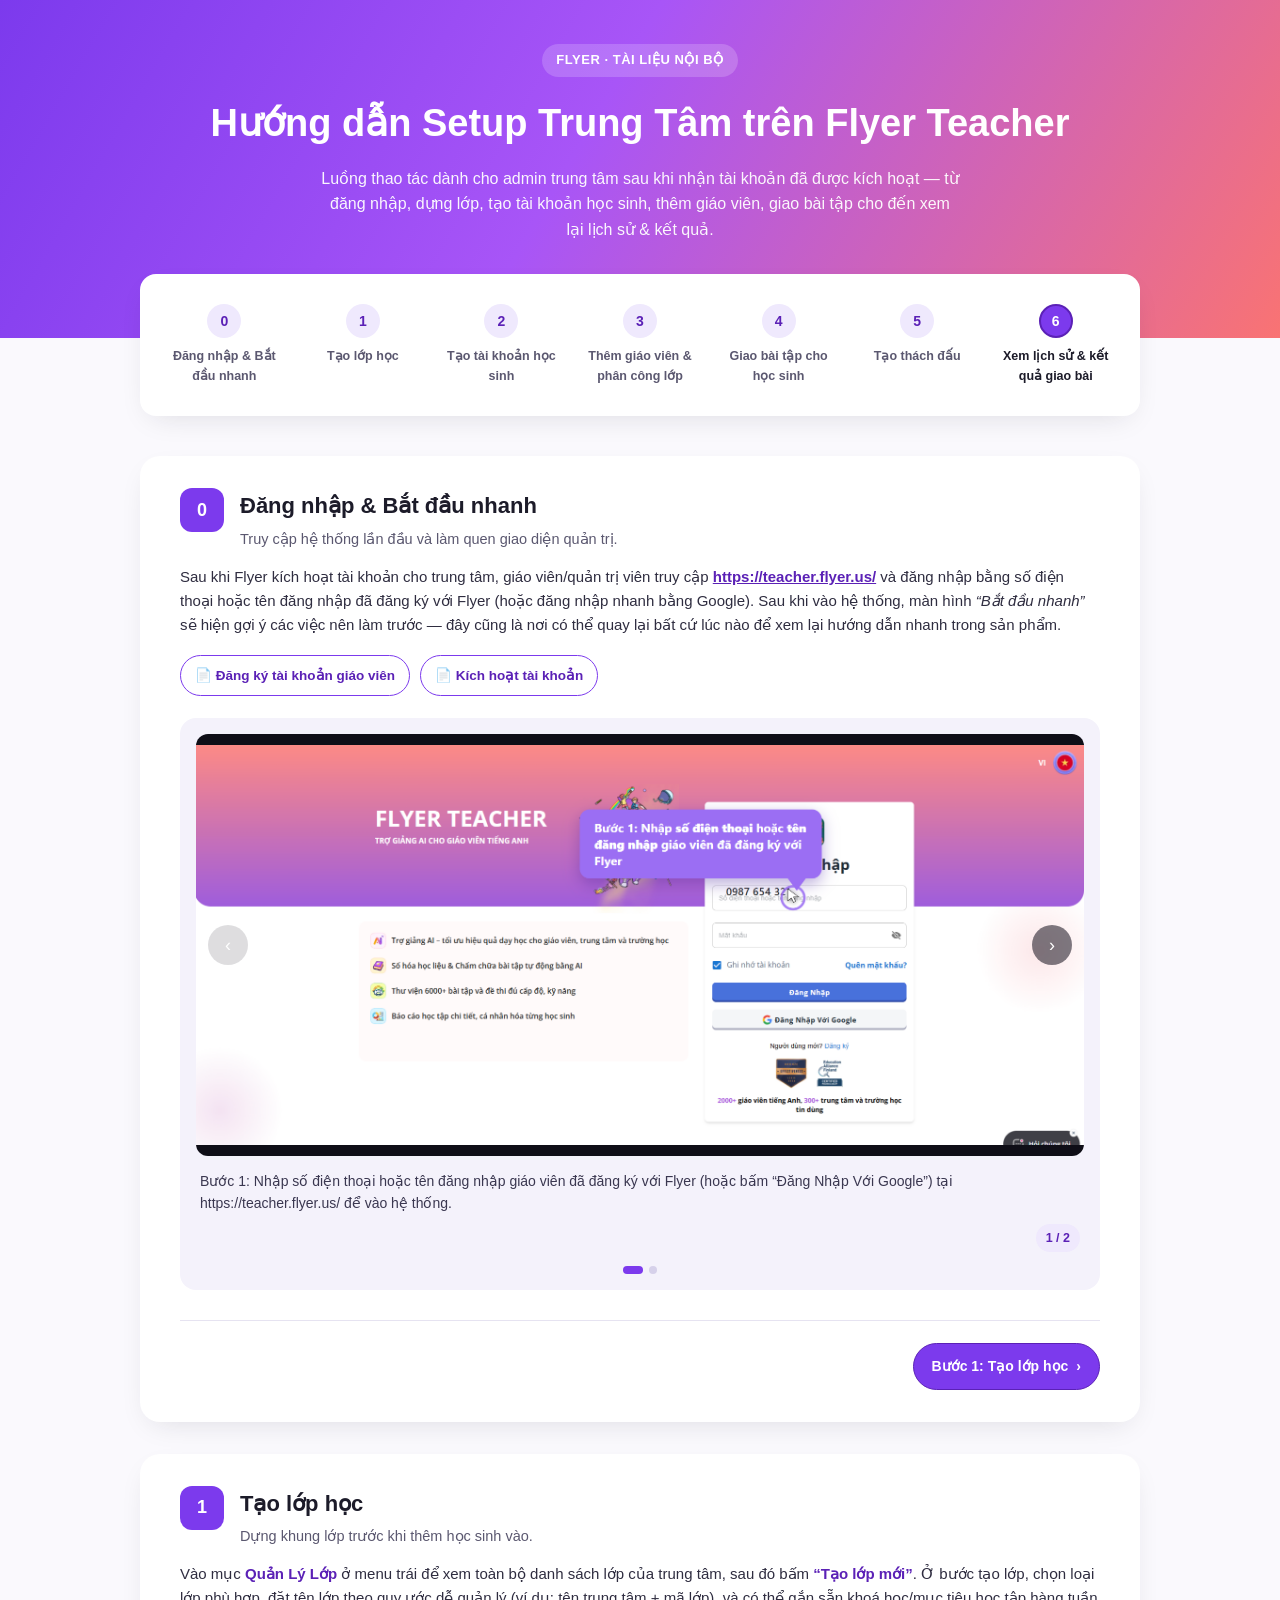
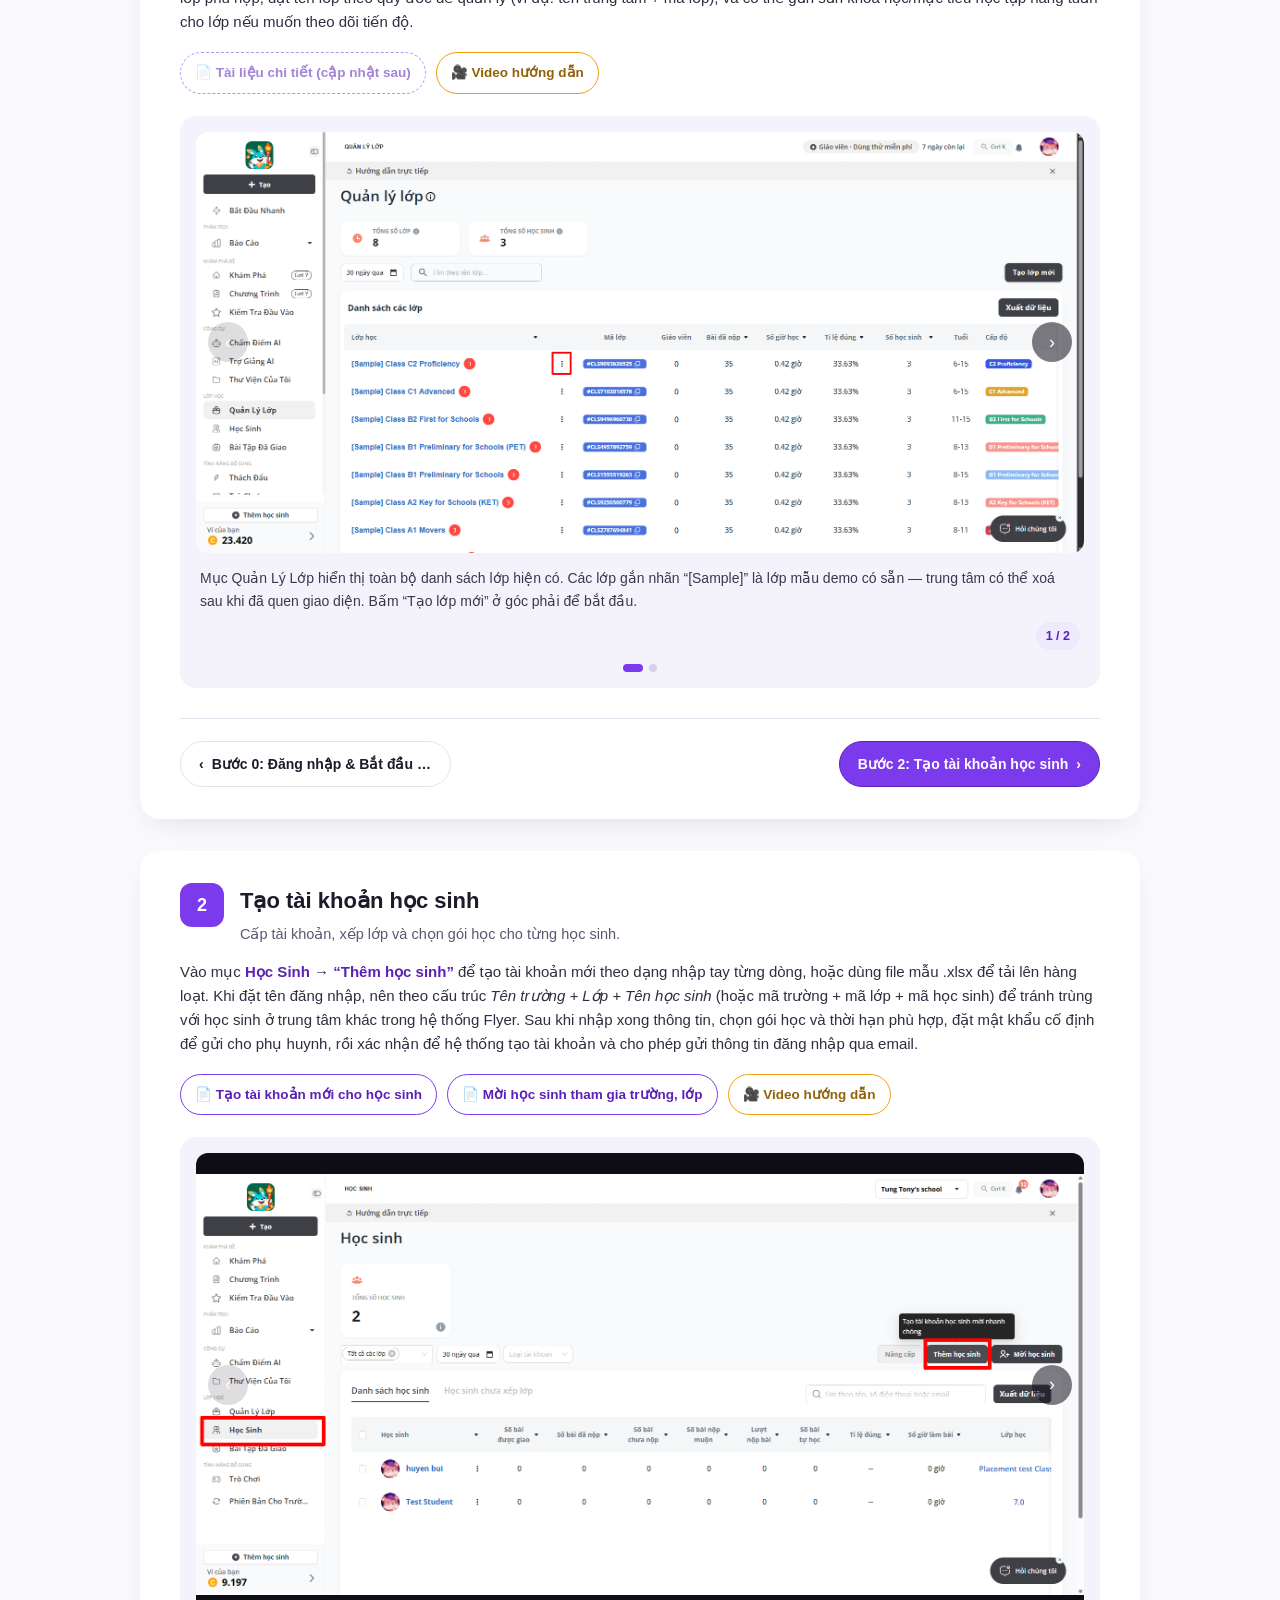
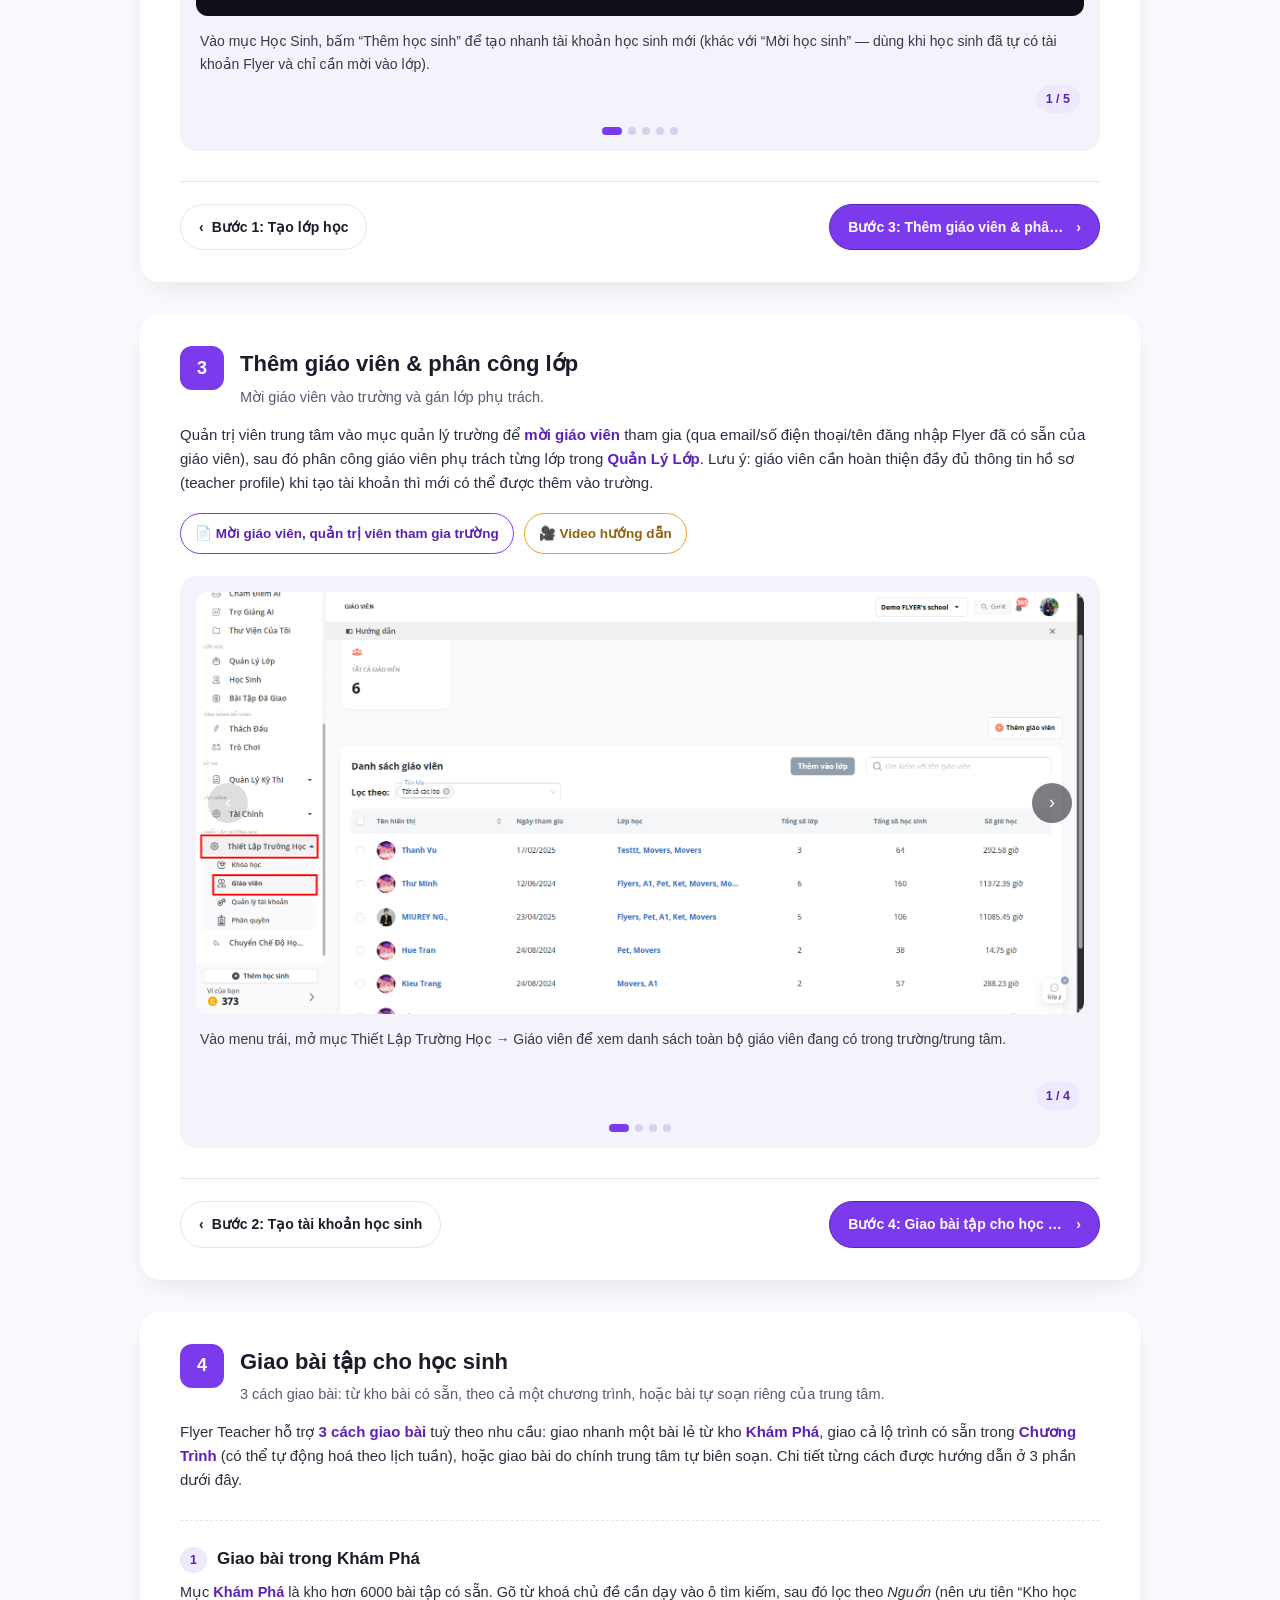
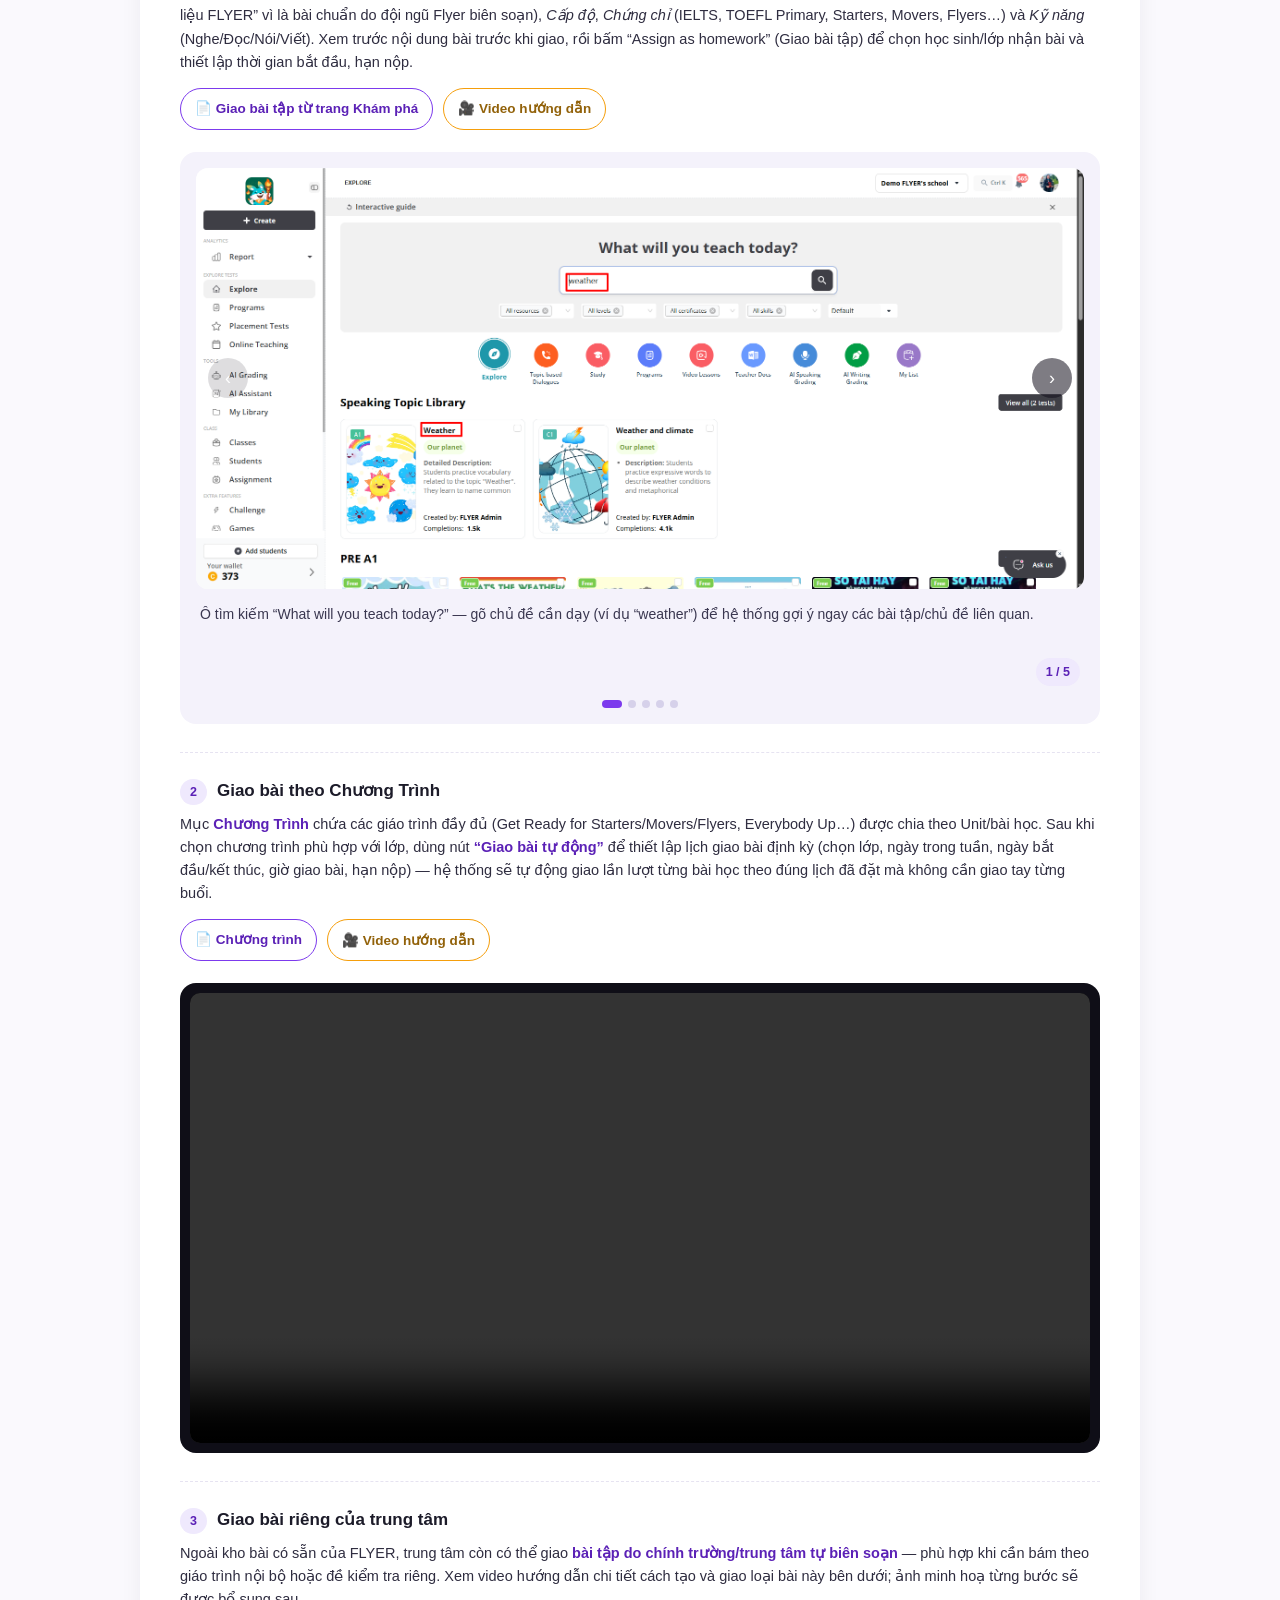
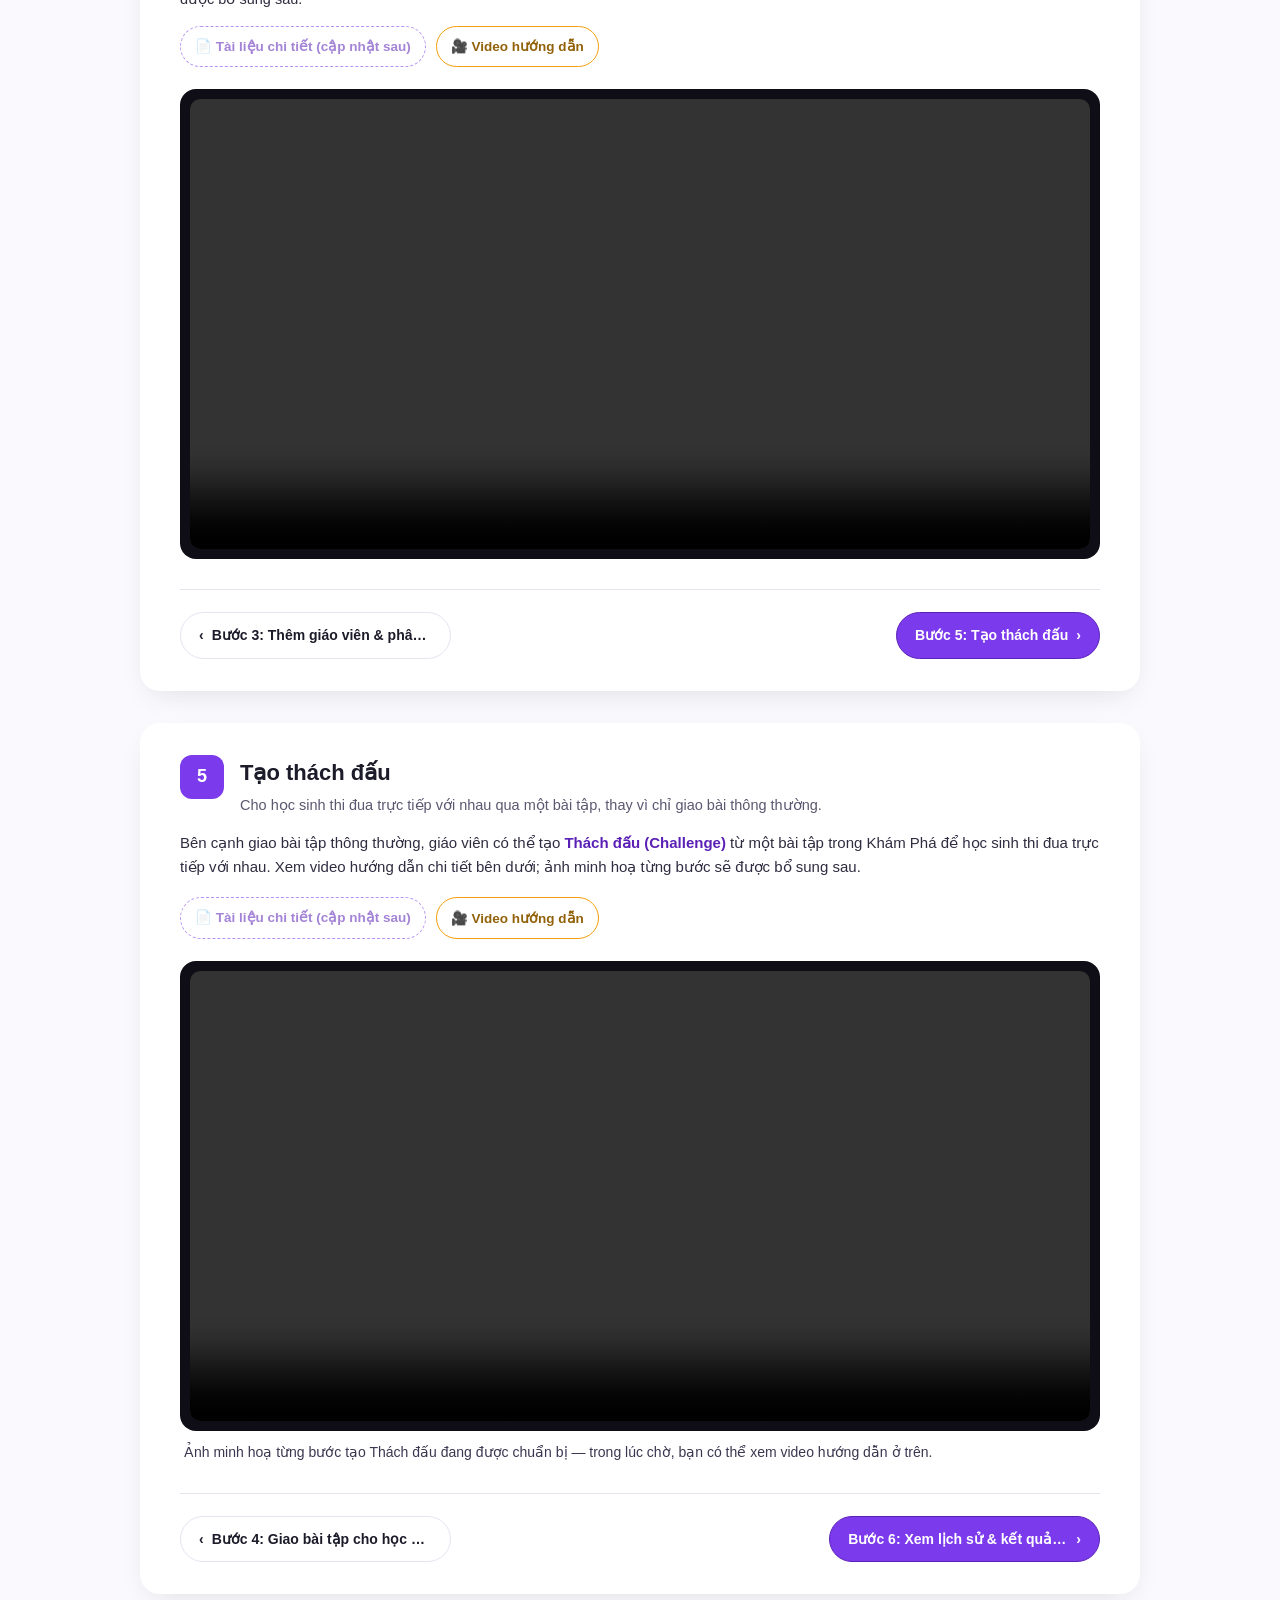
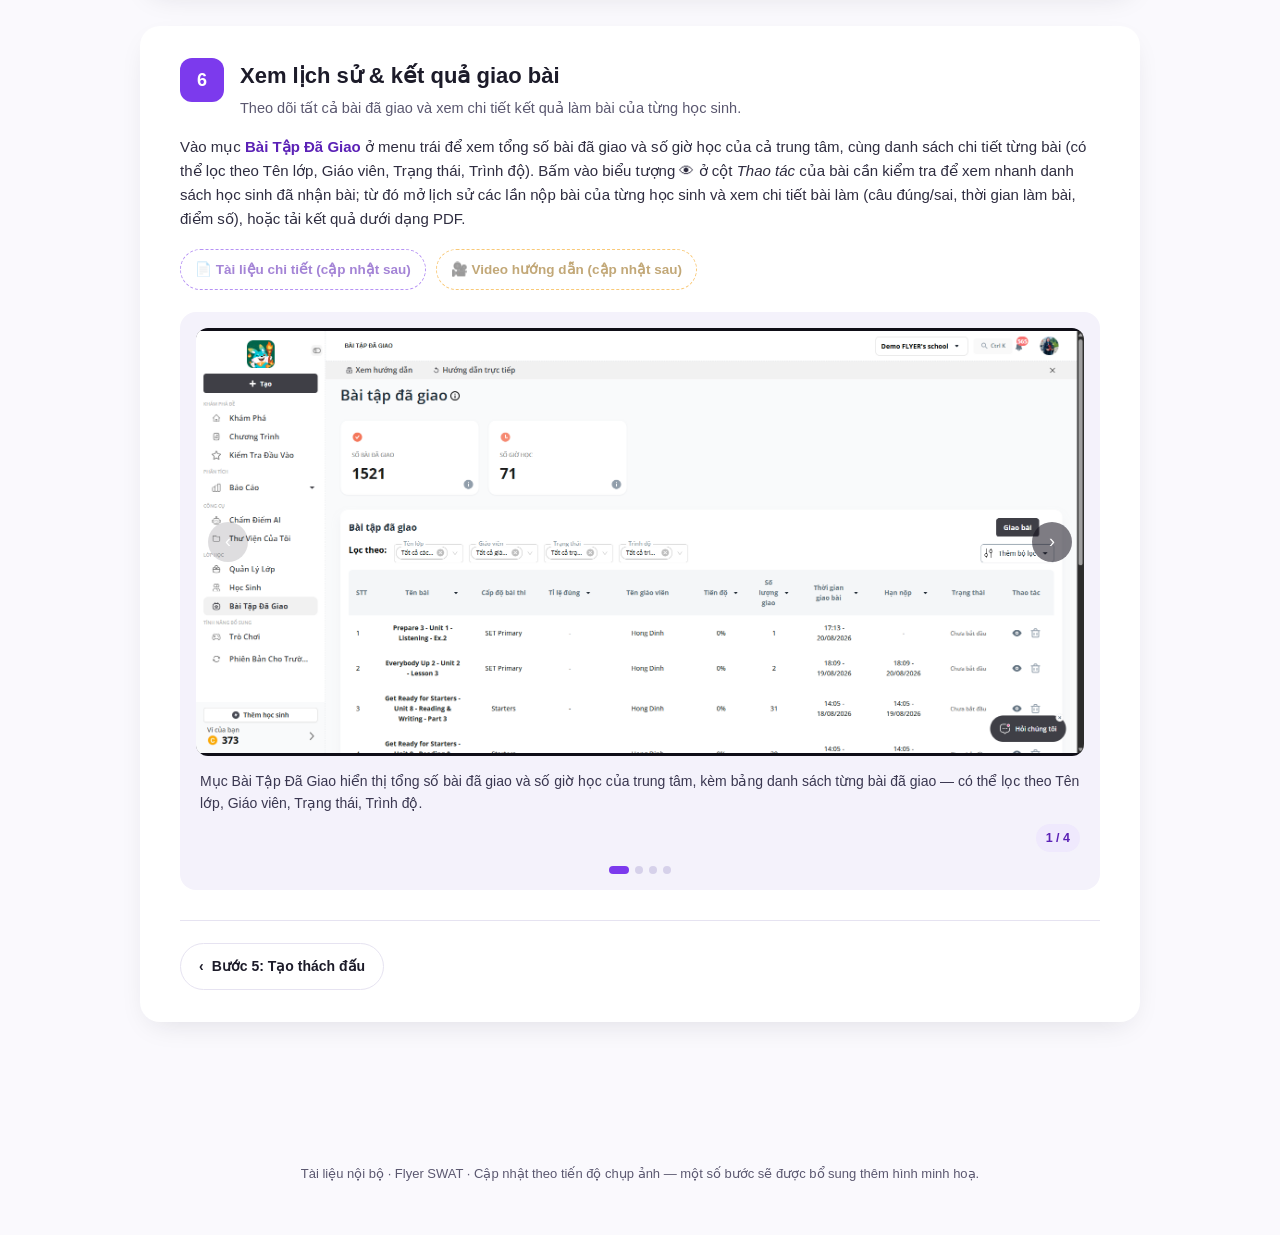
==== commit 73f69e17: "huyenbt: update video" ====
--- a/index.html
+++ b/index.html
@@ -324,41 +324,11 @@
         <button type="button" class="chip chip--video" data-video-src="video/Giao%20b%C3%A0i%20t%E1%BA%ADp%20t%E1%BB%AB%20Ch%C6%B0%C6%A1ng%20tr%C3%ACnh_FLYER%20Tr%E1%BB%A3%20gi%E1%BA%A3ng%20AI.mp4">🎥 Video hướng dẫn</button>
       </div>
 
-      <div class="carousel" data-carousel>
-        <div class="carousel__frame">
-          <button class="carousel__nav carousel__nav--prev" type="button" aria-label="Ảnh trước"></button>
-          <div class="carousel__slides">
-            <figure class="carousel__slide is-active">
-              <img class="carousel__img" src="img/5.1giaobai_chuongtrinh.png" alt="Danh sách Chương Trình có sẵn (FLYER Original, Cộng đồng, Chương trình của trường/của tôi). Dùng ô tìm kiếm hoặc lọc theo cấp độ để tìm nhanh giáo trình phù hợp, ví dụ “Get ready for Starters”.">
-            </figure>
-            <figure class="carousel__slide">
-              <img class="carousel__img" src="img/5.2giaobai_chuongtrinh.png" alt="Trang chi tiết chương trình liệt kê toàn bộ Unit/bài học. Bấm “Giao bài tự động” để thiết lập lịch giao bài định kỳ cho cả lớp thay vì giao thủ công từng bài.">
-            </figure>
-            <figure class="carousel__slide">
-              <img class="carousel__img" src="img/5.3giaobai_chuongtrinh.png" alt="Ở màn hình thiết lập lịch giao bài: chọn Lớp nhận bài, chọn bài học bắt đầu giao, chọn (các) ngày trong tuần lặp lại, Ngày bắt đầu, Giờ giao bài và Hạn nộp. Hệ thống hiển thị trước toàn bộ lịch giao từng bài để kiểm tra lại trước khi bấm “Lưu”.">
-            </figure>
-            <figure class="carousel__slide">
-              <img class="carousel__img" src="img/5.4giaobai_chuongtrinh.png" alt="Sau khi lưu lịch giao bài tự động, vào lớp học tương ứng và mở tab “Điểm chi tiết” để theo dõi độ chính xác và tiến độ hoàn thành của từng học sinh theo thời gian.">
-            </figure>
-          </div>
-          <span class="carousel__zoom-hint">🔍 Bấm để xem ảnh lớn</span>
-          <button class="carousel__nav carousel__nav--next" type="button" aria-label="Ảnh sau"></button>
-        </div>
-        <div class="carousel__captions">
-          <p class="carousel__caption is-active">Danh sách Chương Trình có sẵn (FLYER Original, Cộng đồng, Chương trình của trường/của tôi). Dùng ô tìm kiếm hoặc lọc theo cấp độ để tìm nhanh giáo trình phù hợp, ví dụ “Get ready for Starters”.</p>
-          <p class="carousel__caption">Trang chi tiết chương trình liệt kê toàn bộ Unit/bài học. Bấm “Giao bài tự động” để thiết lập lịch giao bài định kỳ cho cả lớp thay vì giao thủ công từng bài.</p>
-          <p class="carousel__caption">Ở màn hình thiết lập lịch giao bài: chọn Lớp nhận bài, chọn bài học bắt đầu giao, chọn (các) ngày trong tuần lặp lại, Ngày bắt đầu, Giờ giao bài và Hạn nộp. Hệ thống hiển thị trước toàn bộ lịch giao từng bài để kiểm tra lại trước khi bấm “Lưu”.</p>
-          <p class="carousel__caption">Sau khi lưu lịch giao bài tự động, vào lớp học tương ứng và mở tab “Điểm chi tiết” để theo dõi độ chính xác và tiến độ hoàn thành của từng học sinh theo thời gian.</p>
-        </div>
-        <div class="carousel__footer">
-          <span class="carousel__counter">1 / 4</span>
-        </div>
-        <div class="carousel__dots">
-          <button class="carousel__dot is-active" type="button" aria-label="Ảnh 1"></button>
-          <button class="carousel__dot" type="button" aria-label="Ảnh 2"></button>
-          <button class="carousel__dot" type="button" aria-label="Ảnh 3"></button>
-          <button class="carousel__dot" type="button" aria-label="Ảnh 4"></button>
-        </div>
+      <div class="video-embed">
+        <video class="video-embed__player" controls preload="metadata">
+          <source src="video/Giao%20b%C3%A0i%20t%E1%BA%ADp%20t%E1%BB%AB%20Ch%C6%B0%C6%A1ng%20tr%C3%ACnh_FLYER%20Tr%E1%BB%A3%20gi%E1%BA%A3ng%20AI.mp4" type="video/mp4">
+          Trình duyệt của bạn không hỗ trợ phát video này.
+        </video>
       </div>
     </div>
 
--- a/css/style.css
+++ b/css/style.css
@@ -530,19 +530,15 @@
 
 /* ================= Component: site-footer ================= */
 .site-footer{
-<<<<<<< HEAD
   display:flex;
   flex-direction:column;
   align-items:center;
   gap:8px;
-=======
->>>>>>> bdde0121b9009c2e0985e773f0a4b370195b98e2
   text-align:center;
   padding:30px 20px 50px;
   color:var(--ink-soft);
   font-size:13px;
 }
-<<<<<<< HEAD
 .site-footer p{margin:0;}
 .site-footer__link{
   font-weight:600;
@@ -550,8 +546,6 @@
   text-decoration:none;
 }
 .site-footer__link:hover{text-decoration:underline;}
-=======
->>>>>>> bdde0121b9009c2e0985e773f0a4b370195b98e2
 
 @media (max-width:640px){
   .stepper__label{display:none;}
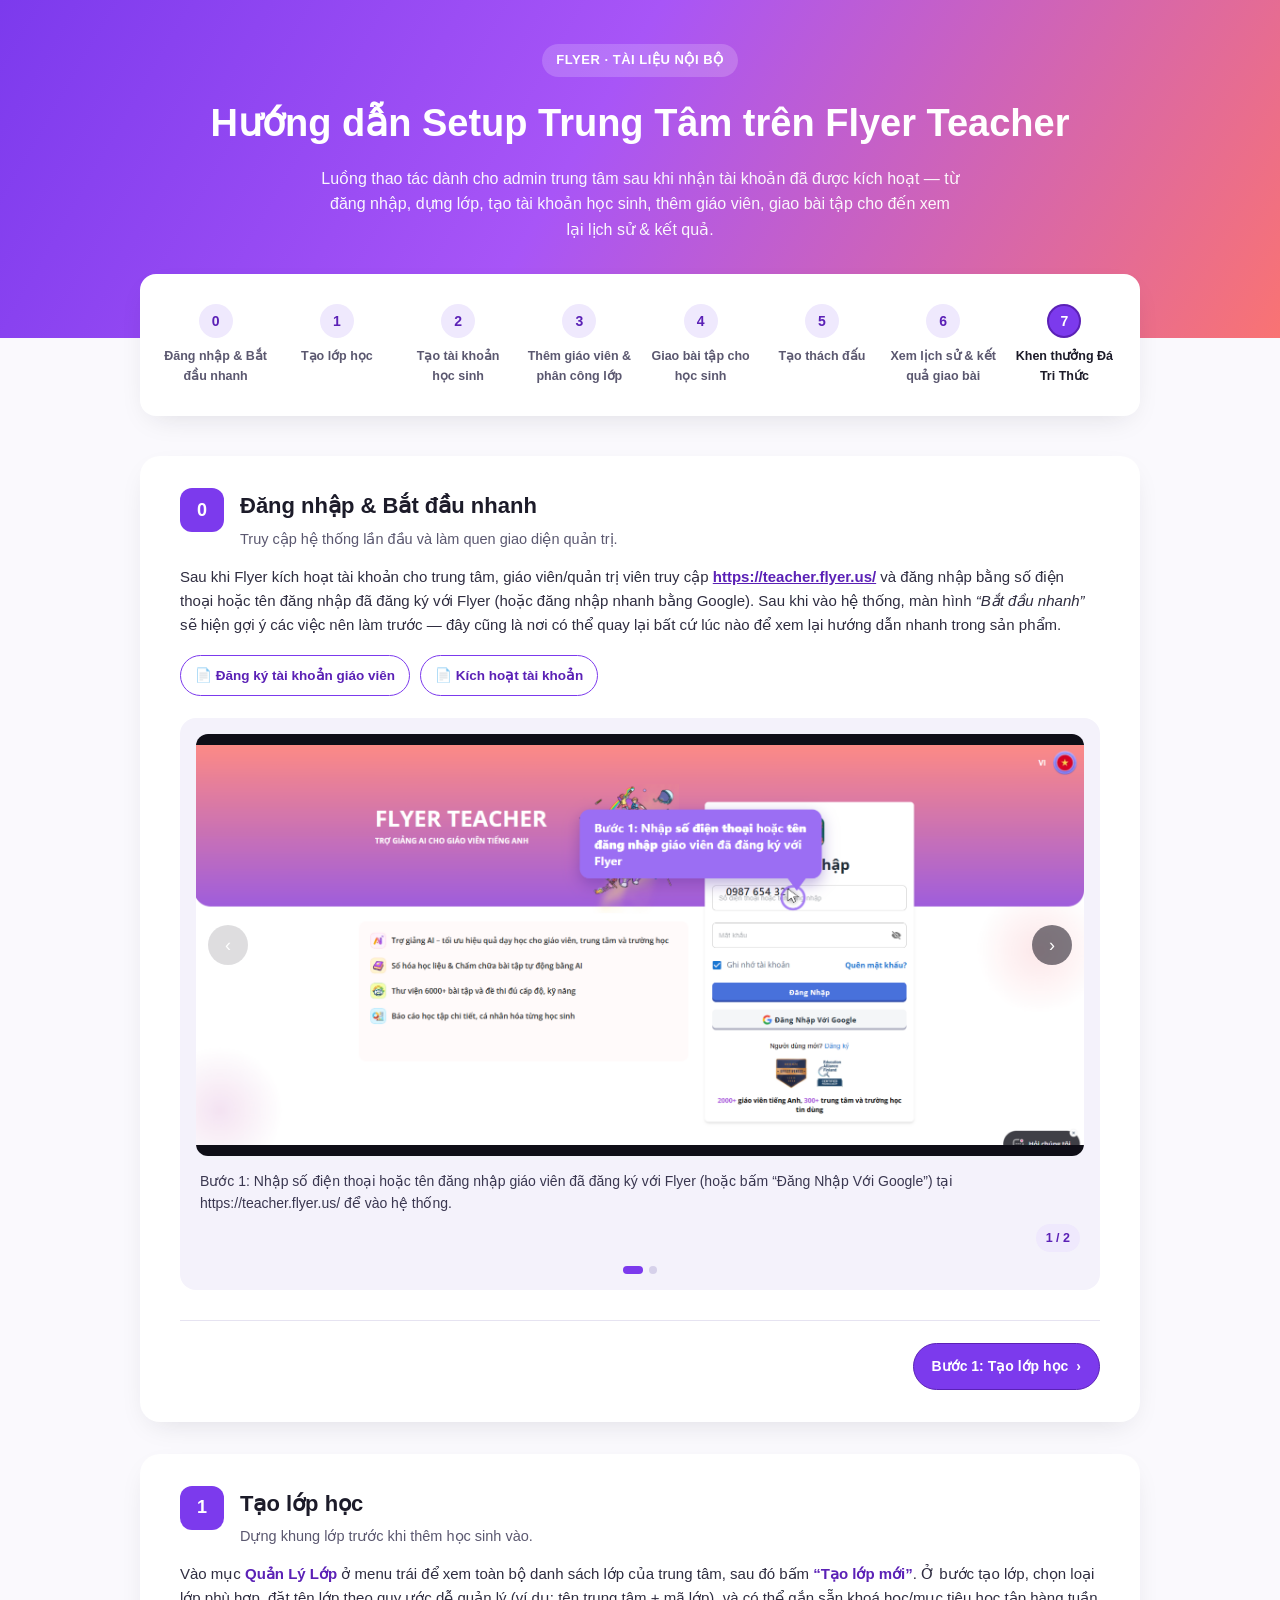
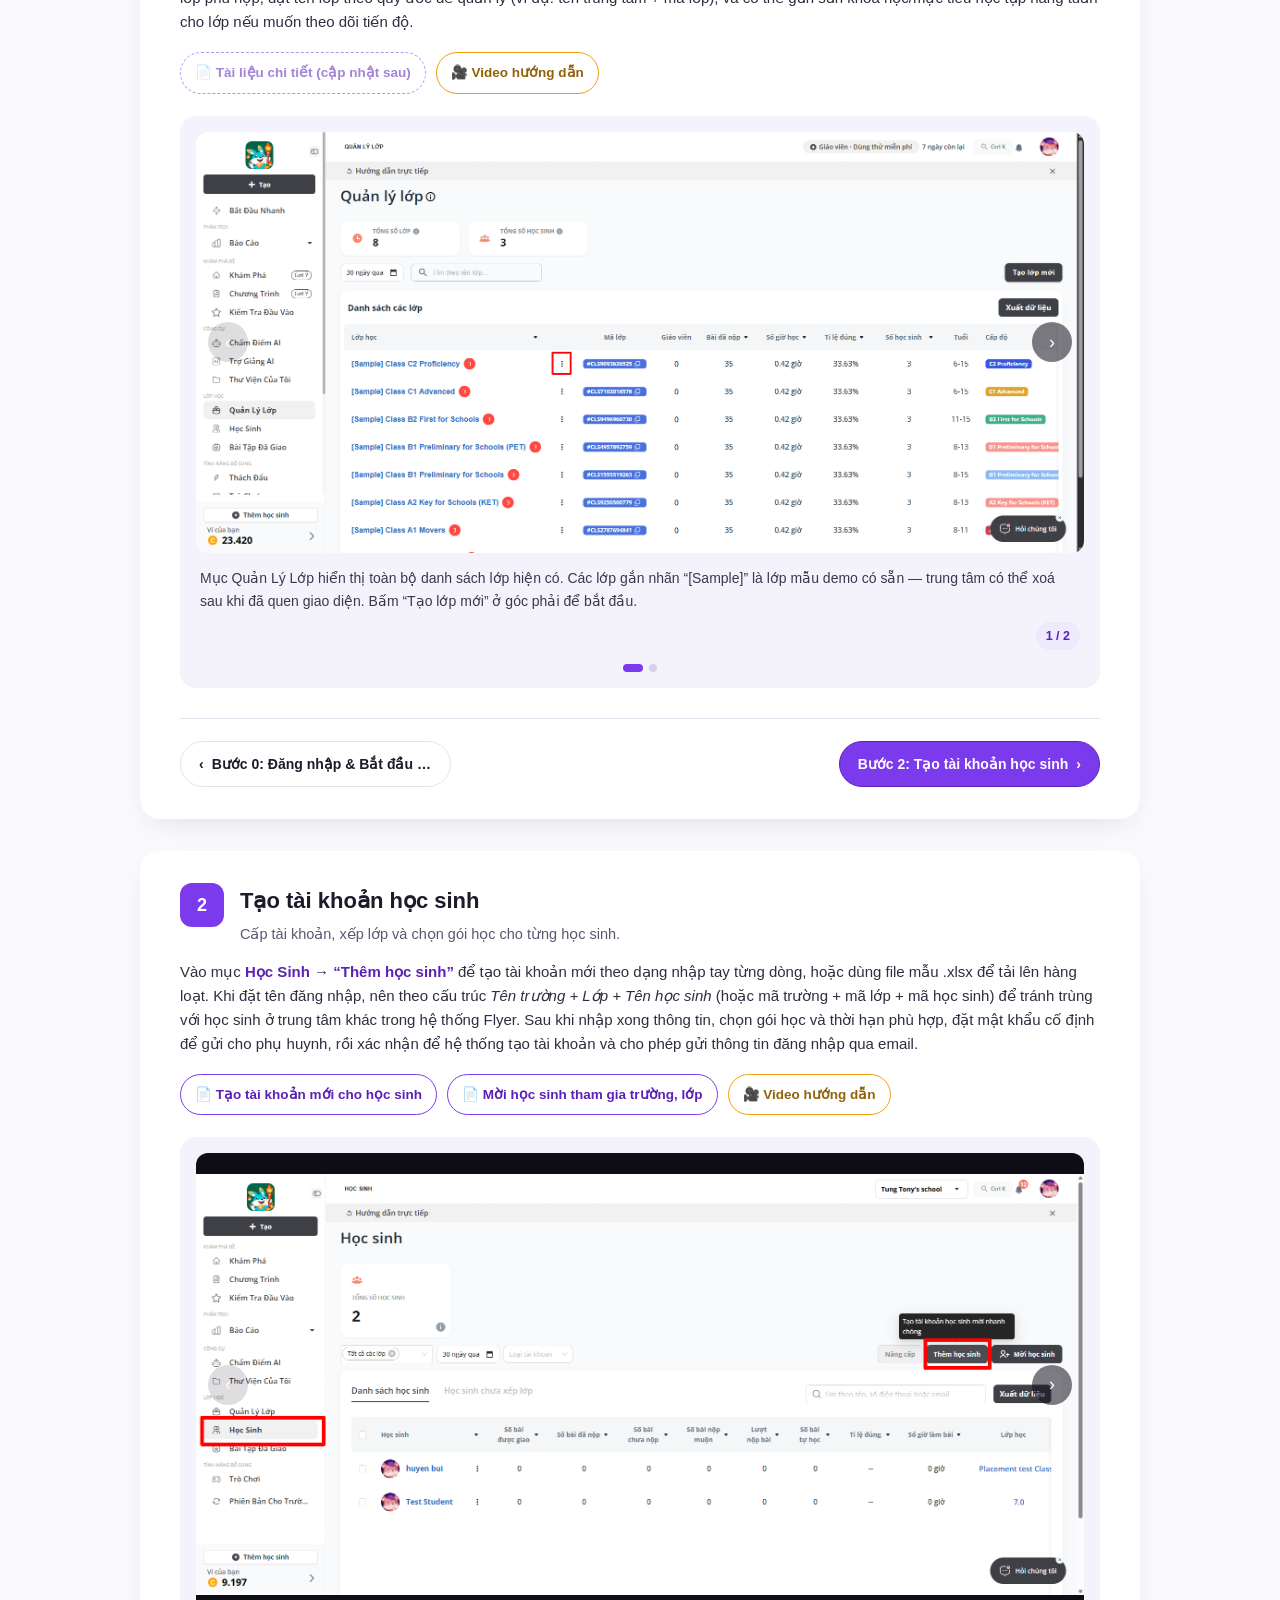
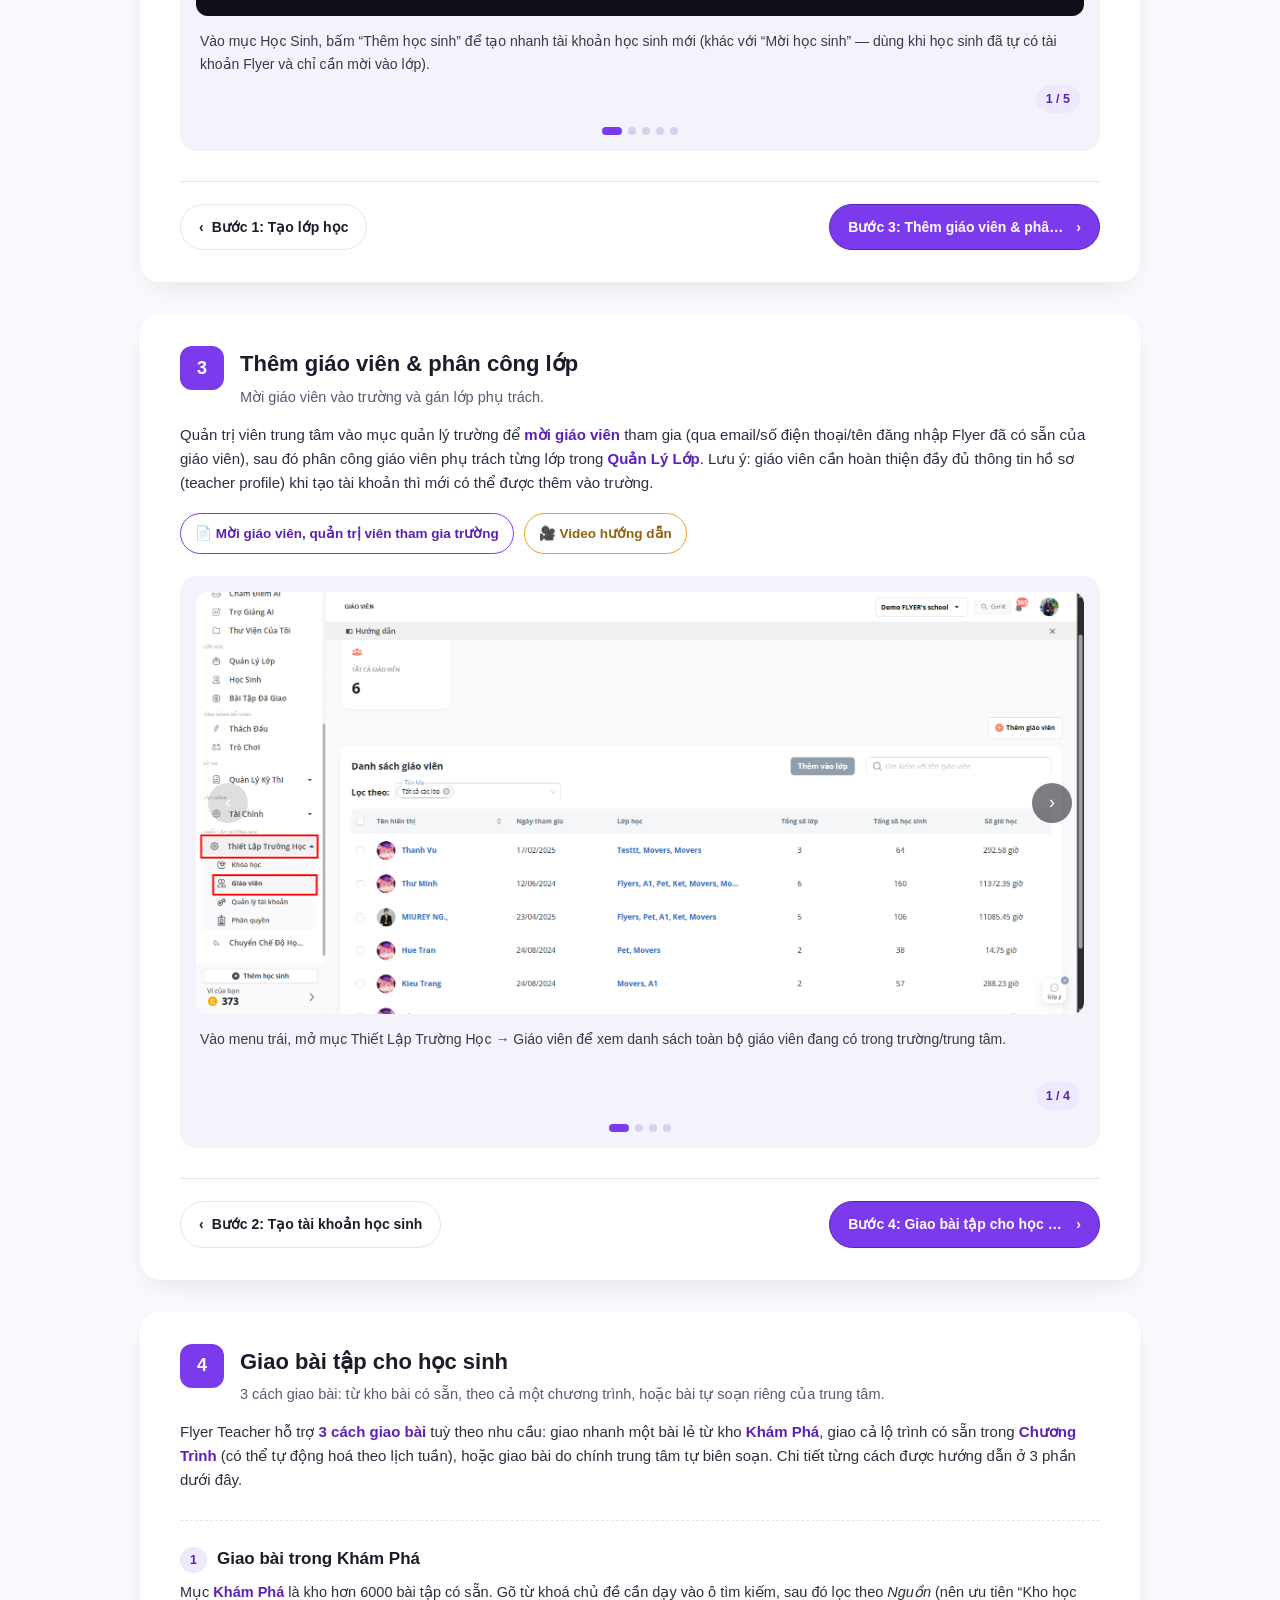
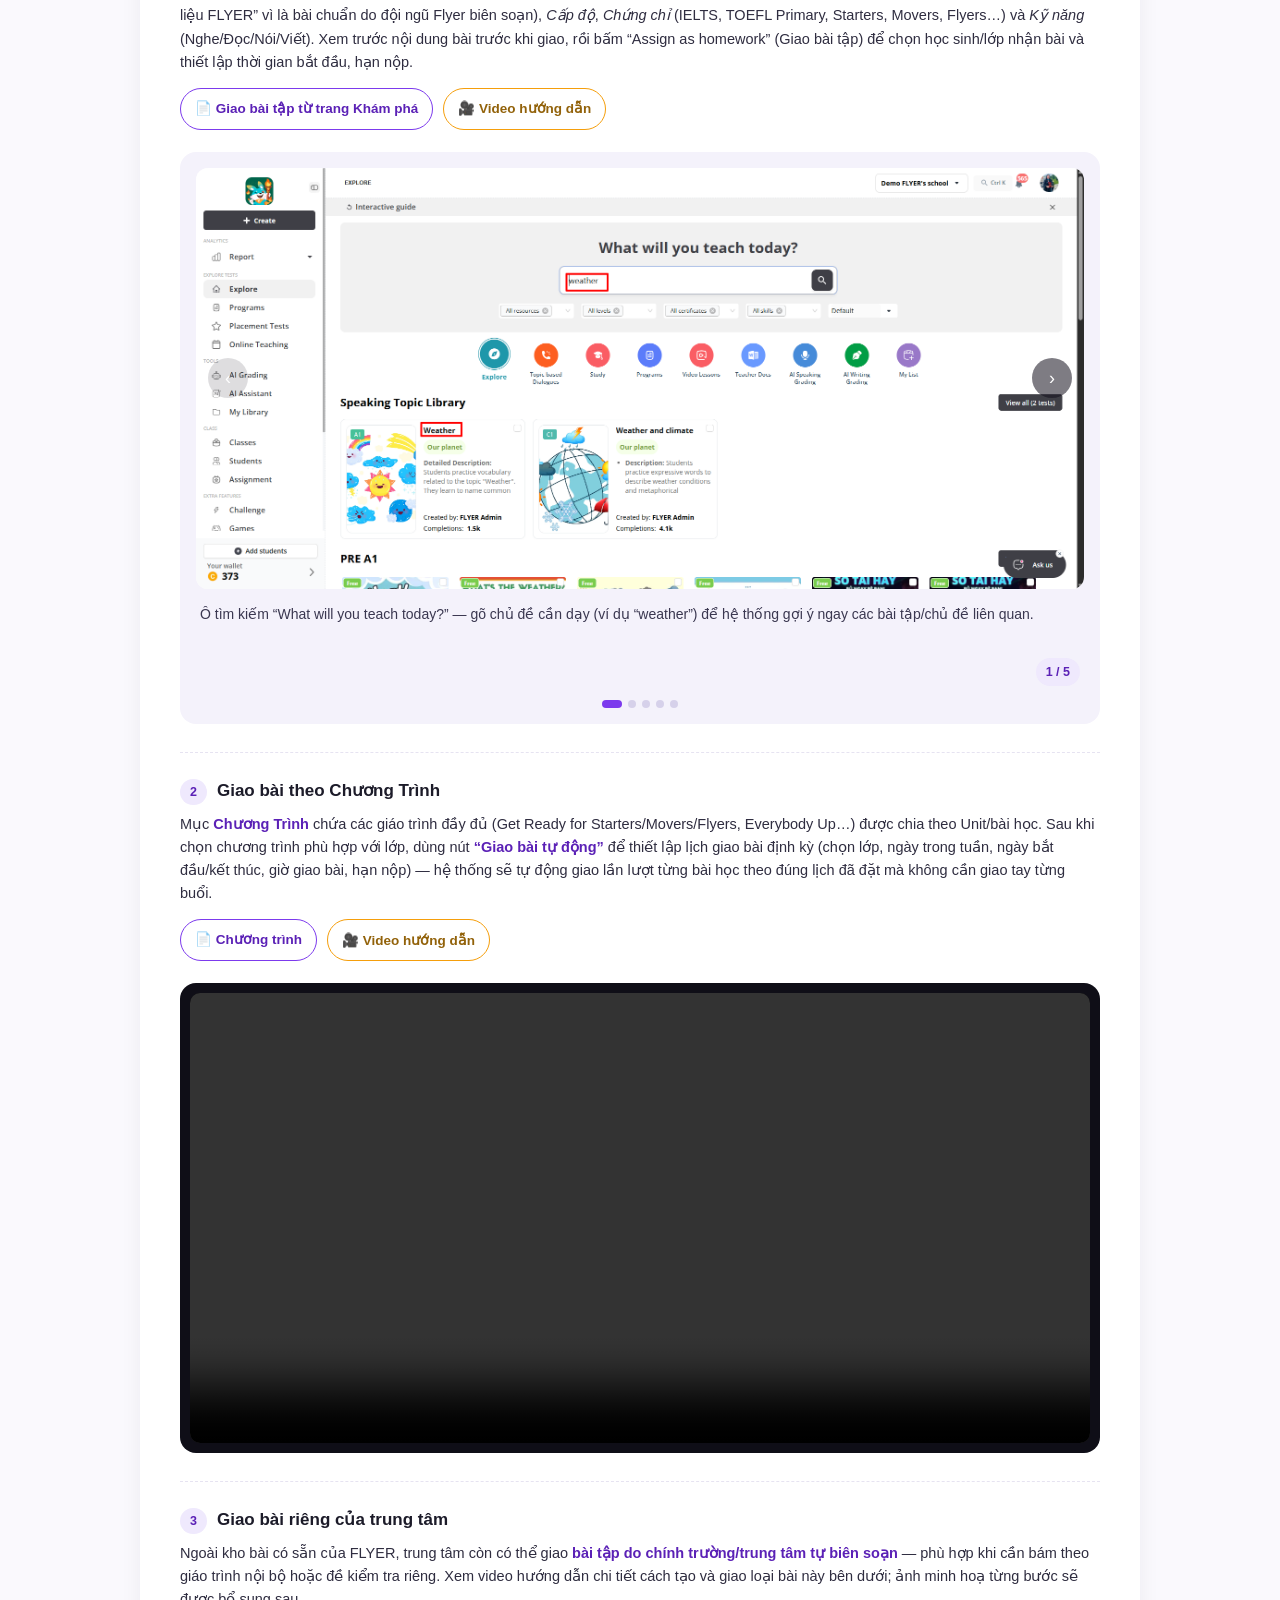
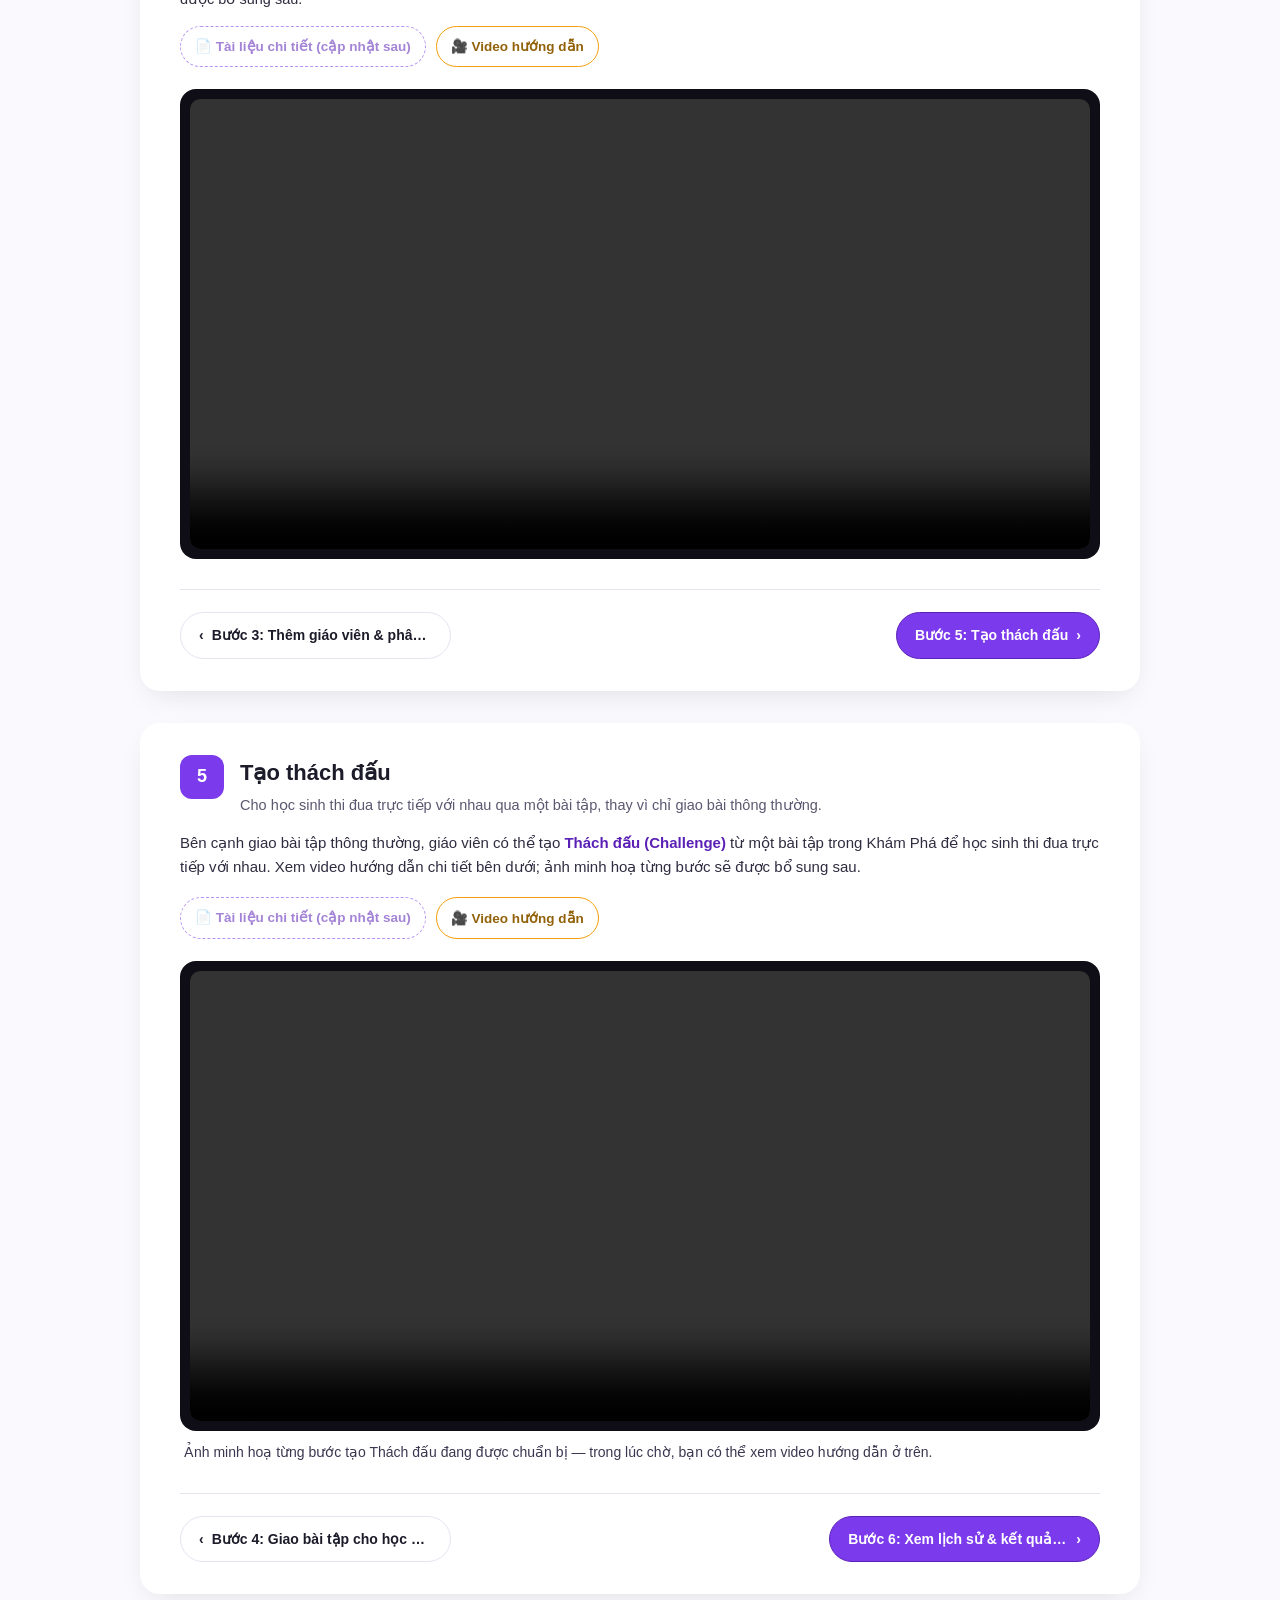
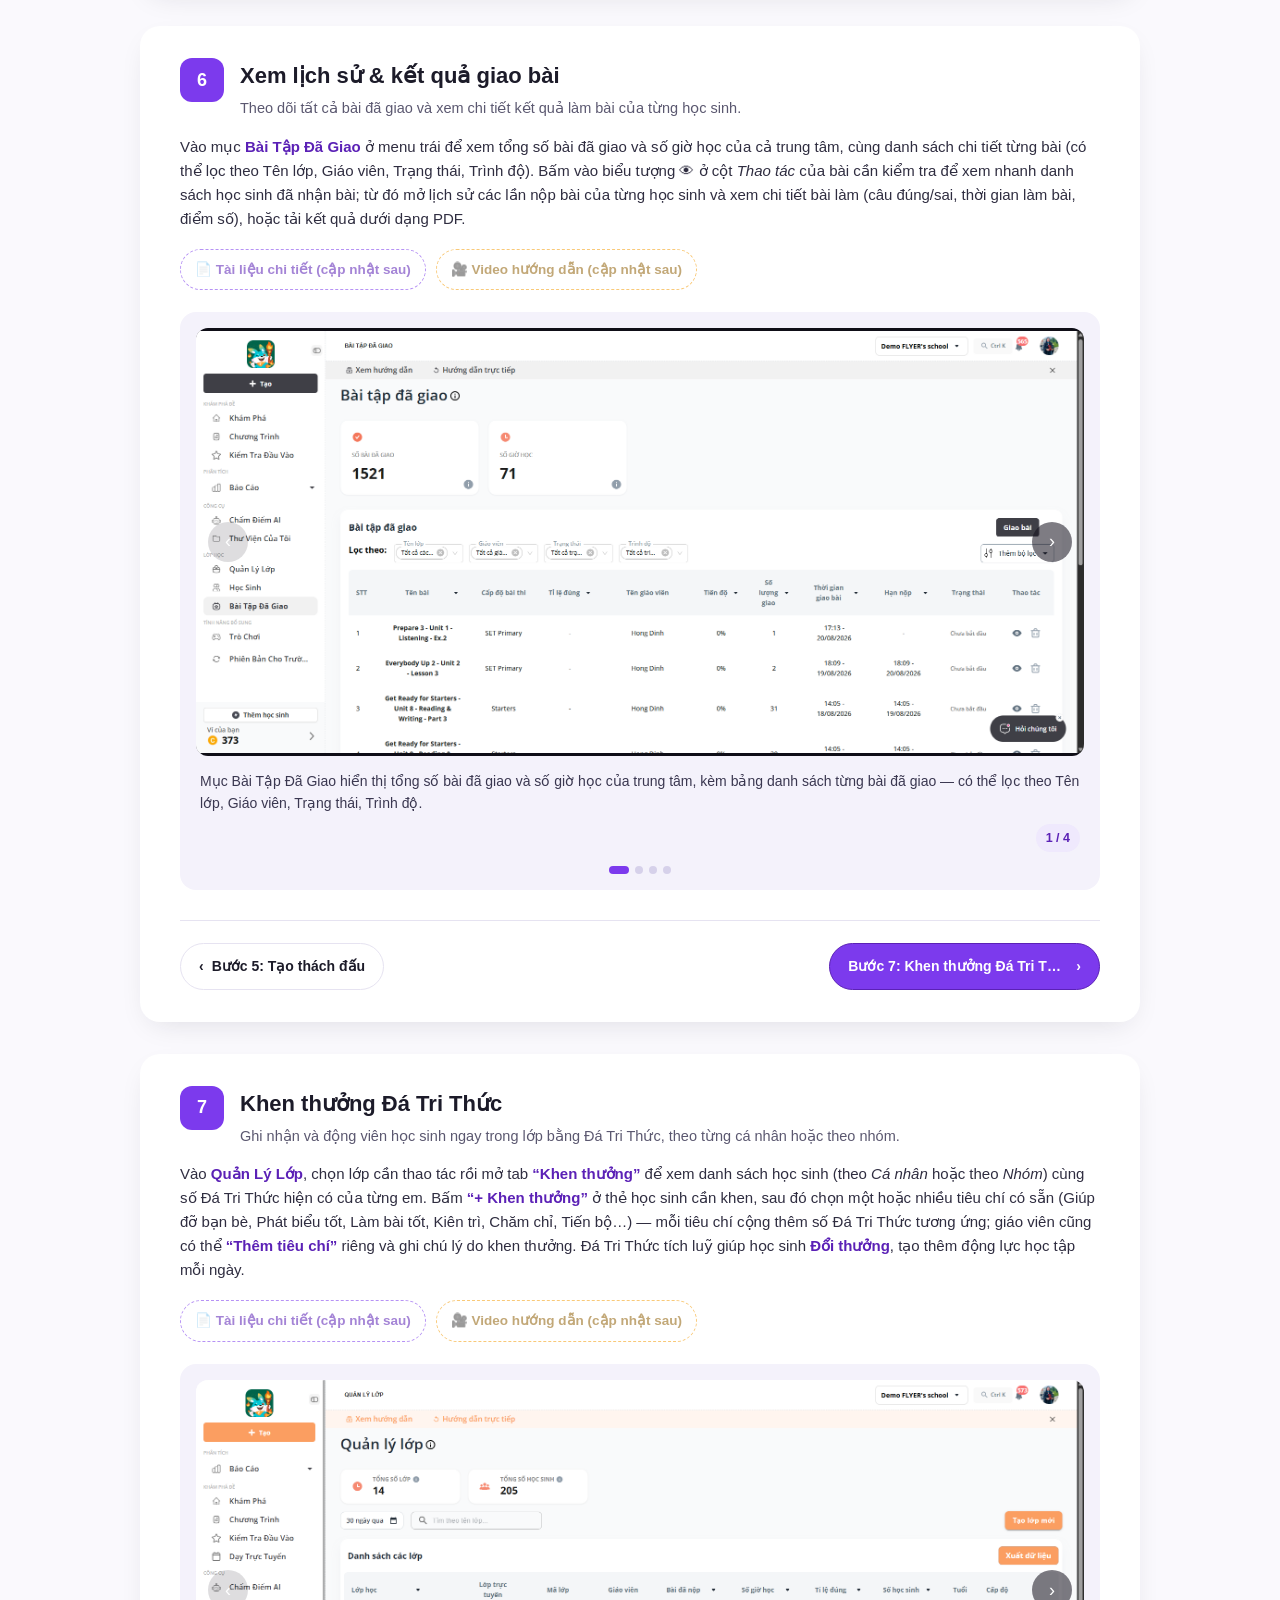
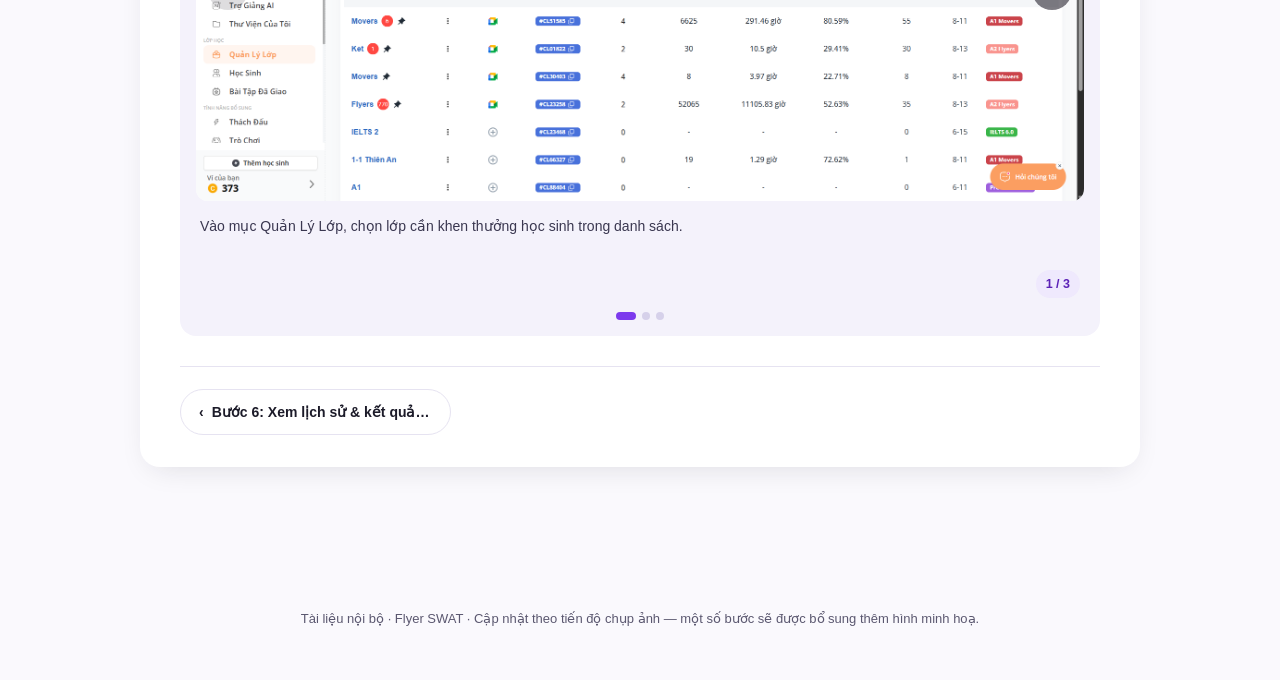
==== commit bfa9cc4a: "huyenbt: update datrithuc" ====
--- a/index.html
+++ b/index.html
@@ -24,6 +24,7 @@
     <a class="stepper__item" href="#giao-bai-tap-cho-hoc-sinh"><span class="stepper__dot">4</span><span class="stepper__label">Giao bài tập cho học sinh</span></a>
     <a class="stepper__item" href="#tao-thach-dau"><span class="stepper__dot">5</span><span class="stepper__label">Tạo thách đấu</span></a>
     <a class="stepper__item" href="#xem-lich-su-ket-qua-giao-bai"><span class="stepper__dot">6</span><span class="stepper__label">Xem lịch sử &amp; kết quả giao bài</span></a>
+    <a class="stepper__item" href="#khen-thuong-da-tri-thuc"><span class="stepper__dot">7</span><span class="stepper__label">Khen thưởng Đá Tri Thức</span></a>
   </nav>
 </div>
 
@@ -442,6 +443,59 @@
 
     <nav class="step__nav">
       <a class="step__nav-link step__nav-link--prev" href="#tao-thach-dau">‹ <span class="step__nav-label">Bước 5: Tạo thách đấu</span></a>
+      <a class="step__nav-link step__nav-link--next" href="#khen-thuong-da-tri-thuc"><span class="step__nav-label">Bước 7: Khen thưởng Đá Tri Thức</span> ›</a>
+    </nav>
+  </section>
+
+  <section class="step" id="khen-thuong-da-tri-thuc">
+    <div class="step__head">
+      <div class="step__badge">7</div>
+      <div>
+        <h2 class="step__title">Khen thưởng Đá Tri Thức</h2>
+        <p class="step__summary">Ghi nhận và động viên học sinh ngay trong lớp bằng Đá Tri Thức, theo từng cá nhân hoặc theo nhóm.</p>
+      </div>
+    </div>
+    <p class="step__desc">Vào <strong>Quản Lý Lớp</strong>, chọn lớp cần thao tác rồi mở tab <strong>“Khen thưởng”</strong> để xem danh sách học sinh (theo <em>Cá nhân</em> hoặc theo <em>Nhóm</em>) cùng số Đá Tri Thức hiện có của từng em. Bấm <strong>“+ Khen thưởng”</strong> ở thẻ học sinh cần khen, sau đó chọn một hoặc nhiều tiêu chí có sẵn (Giúp đỡ bạn bè, Phát biểu tốt, Làm bài tốt, Kiên trì, Chăm chỉ, Tiến bộ…) — mỗi tiêu chí cộng thêm số Đá Tri Thức tương ứng; giáo viên cũng có thể <strong>“Thêm tiêu chí”</strong> riêng và ghi chú lý do khen thưởng. Đá Tri Thức tích luỹ giúp học sinh <strong>Đổi thưởng</strong>, tạo thêm động lực học tập mỗi ngày.</p>
+
+    <div class="step__toolbar">
+      <span class="chip chip--doc chip--disabled">📄 Tài liệu chi tiết (cập nhật sau)</span>
+      <span class="chip chip--video chip--disabled">🎥 Video hướng dẫn (cập nhật sau)</span>
+    </div>
+
+    <div class="carousel" data-carousel>
+      <div class="carousel__frame">
+        <button class="carousel__nav carousel__nav--prev" type="button" aria-label="Ảnh trước"></button>
+        <div class="carousel__slides">
+          <figure class="carousel__slide is-active">
+            <img class="carousel__img" src="img/9.1khenthuong.png" alt="Vào mục Quản Lý Lớp, chọn lớp cần khen thưởng học sinh trong danh sách.">
+          </figure>
+          <figure class="carousel__slide">
+            <img class="carousel__img" src="img/9.2khenthuong.png" alt="Trong lớp, mở tab “Khen thưởng” để xem danh sách học sinh theo Cá nhân hoặc Nhóm, kèm số Đá Tri Thức hiện có — bấm “+ Khen thưởng” ở thẻ học sinh cần khen.">
+          </figure>
+          <figure class="carousel__slide">
+            <img class="carousel__img" src="img/9.3khenthuong.png" alt="Popup chọn tiêu chí khen thưởng: Giúp đỡ bạn bè, Phát biểu tốt, Làm bài tốt, Kiên trì, Chăm chỉ, Tiến bộ… mỗi tiêu chí cộng thêm số Đá Tri Thức tương ứng; có thể thêm tiêu chí riêng và ghi chú lý do.">
+          </figure>
+        </div>
+        <span class="carousel__zoom-hint">🔍 Bấm để xem ảnh lớn</span>
+        <button class="carousel__nav carousel__nav--next" type="button" aria-label="Ảnh sau"></button>
+      </div>
+      <div class="carousel__captions">
+        <p class="carousel__caption is-active">Vào mục Quản Lý Lớp, chọn lớp cần khen thưởng học sinh trong danh sách.</p>
+        <p class="carousel__caption">Trong lớp, mở tab “Khen thưởng” để xem danh sách học sinh theo Cá nhân hoặc Nhóm, kèm số Đá Tri Thức hiện có — bấm “+ Khen thưởng” ở thẻ học sinh cần khen.</p>
+        <p class="carousel__caption">Popup chọn tiêu chí khen thưởng: Giúp đỡ bạn bè, Phát biểu tốt, Làm bài tốt, Kiên trì, Chăm chỉ, Tiến bộ… mỗi tiêu chí cộng thêm số Đá Tri Thức tương ứng; có thể thêm tiêu chí riêng và ghi chú lý do.</p>
+      </div>
+      <div class="carousel__footer">
+        <span class="carousel__counter">1 / 3</span>
+      </div>
+      <div class="carousel__dots">
+        <button class="carousel__dot is-active" type="button" aria-label="Ảnh 1"></button>
+        <button class="carousel__dot" type="button" aria-label="Ảnh 2"></button>
+        <button class="carousel__dot" type="button" aria-label="Ảnh 3"></button>
+      </div>
+    </div>
+
+    <nav class="step__nav">
+      <a class="step__nav-link step__nav-link--prev" href="#xem-lich-su-ket-qua-giao-bai">‹ <span class="step__nav-label">Bước 6: Xem lịch sử &amp; kết quả giao bài</span></a>
     </nav>
   </section>
 
